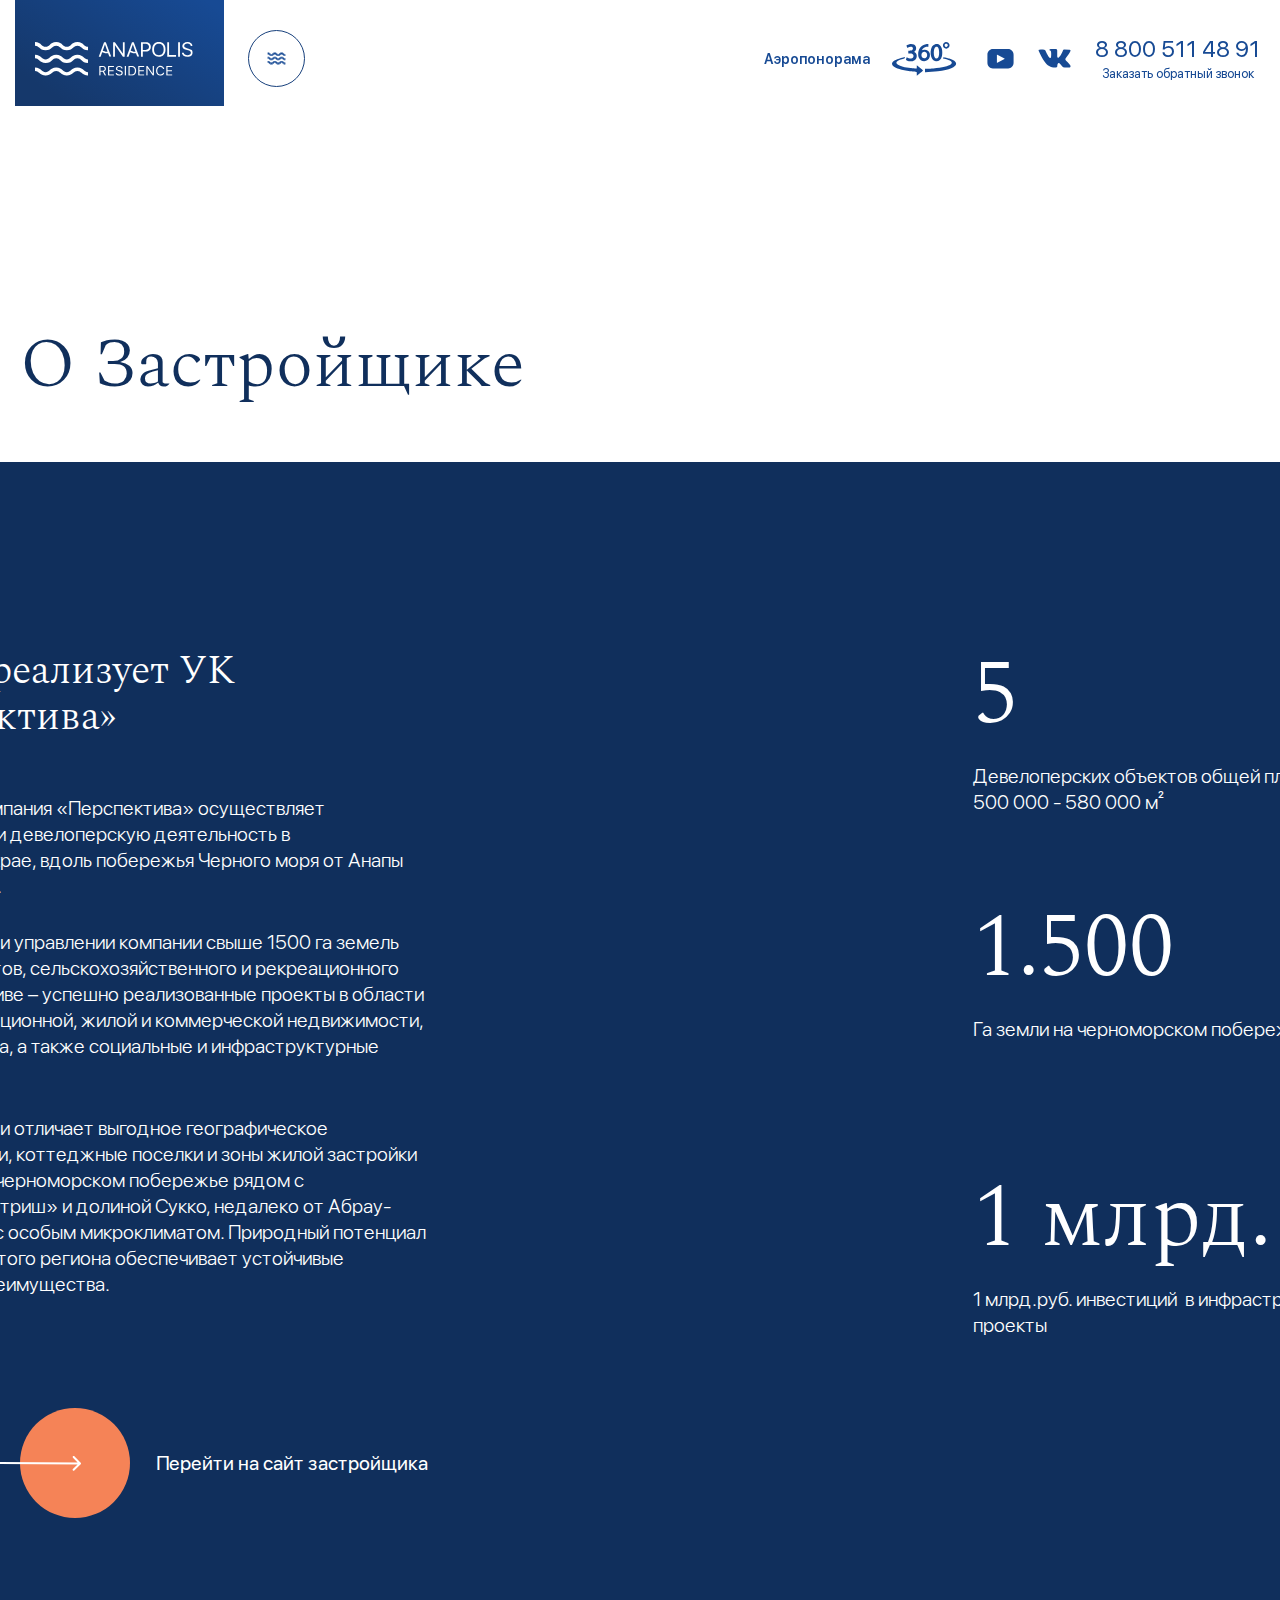
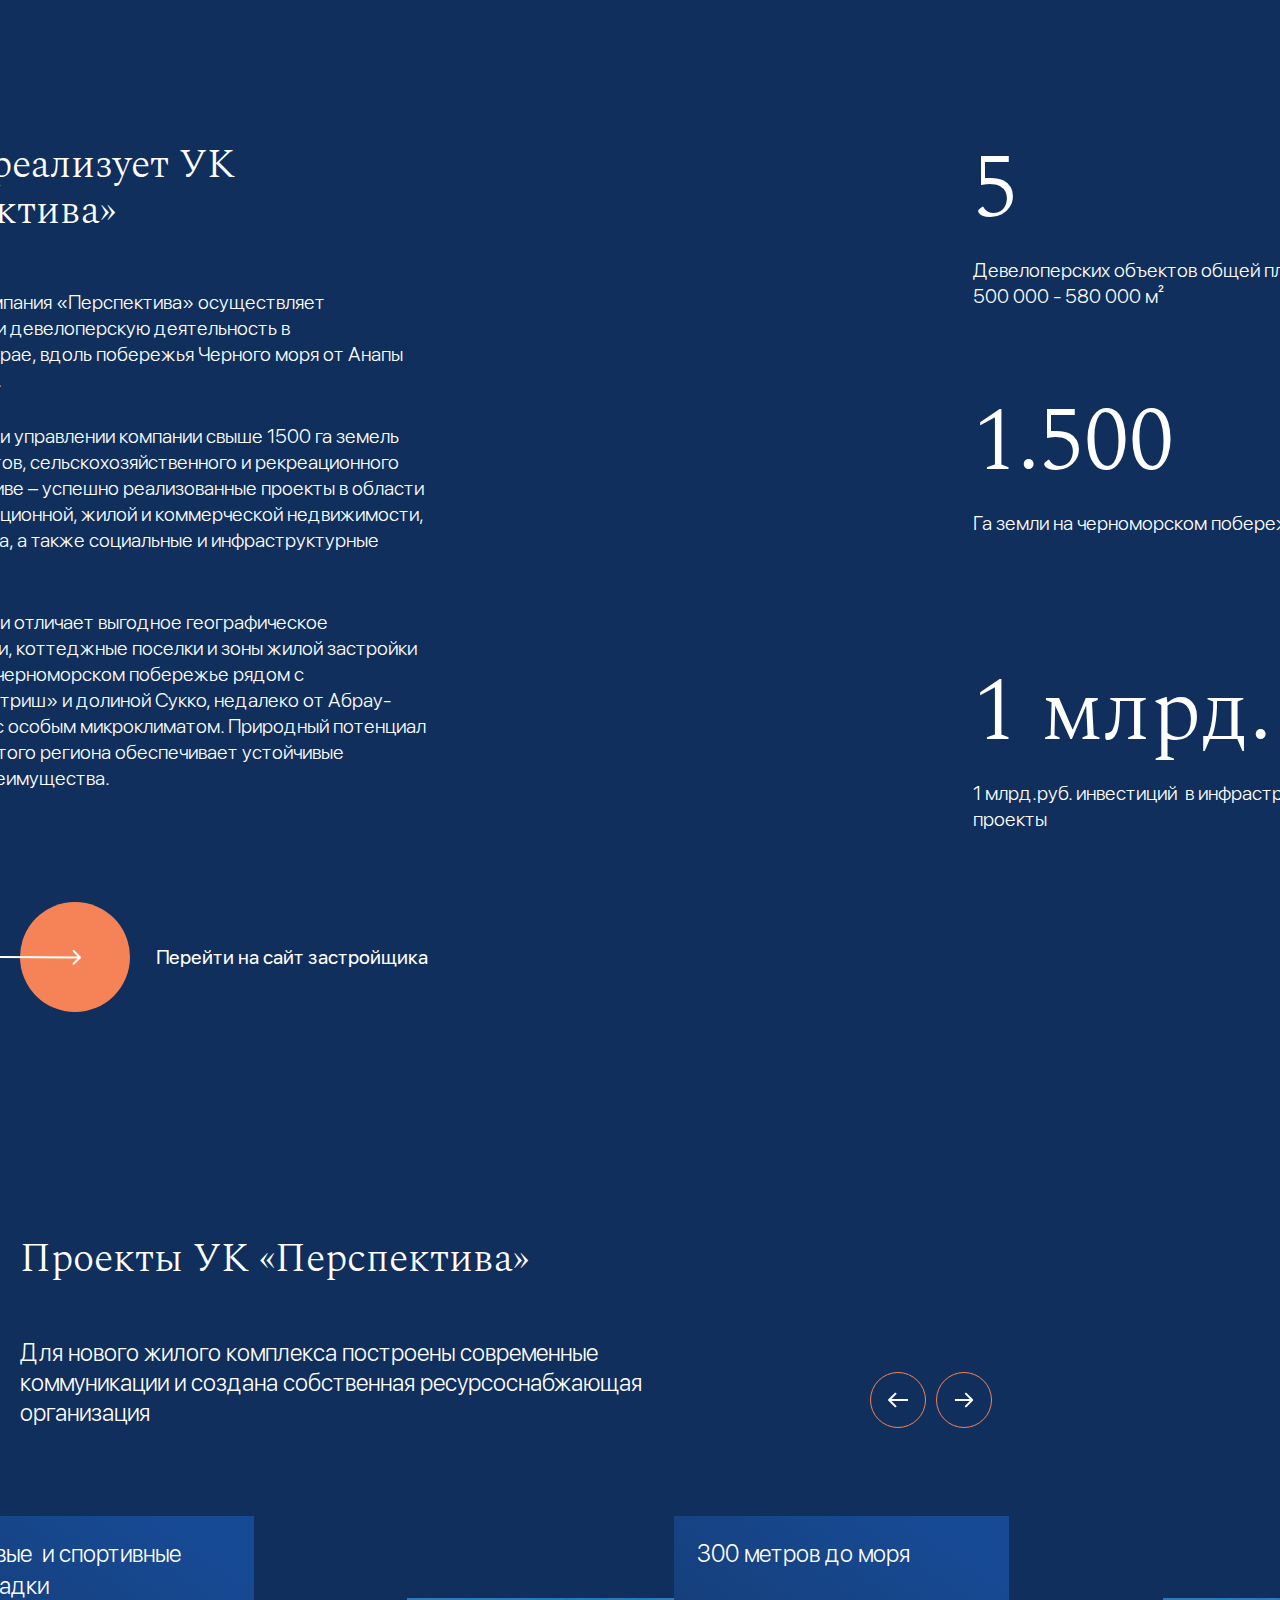
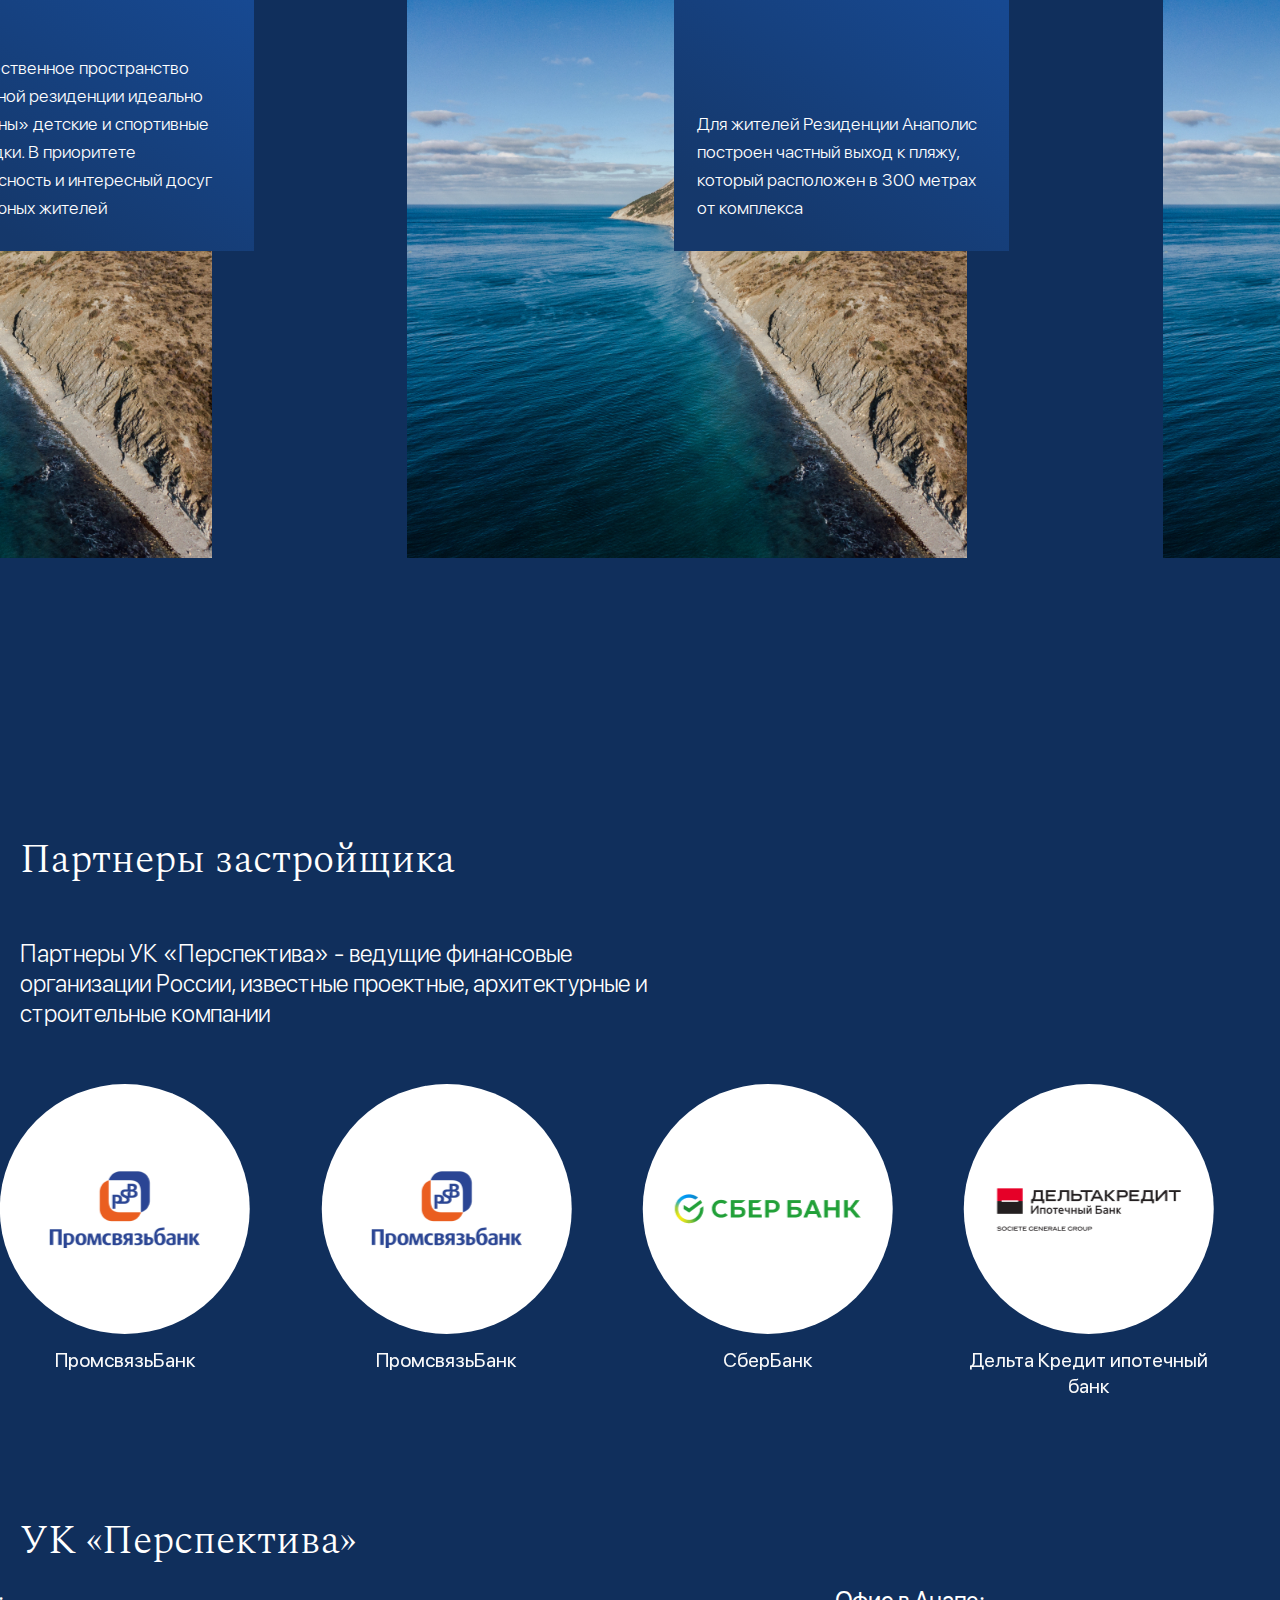
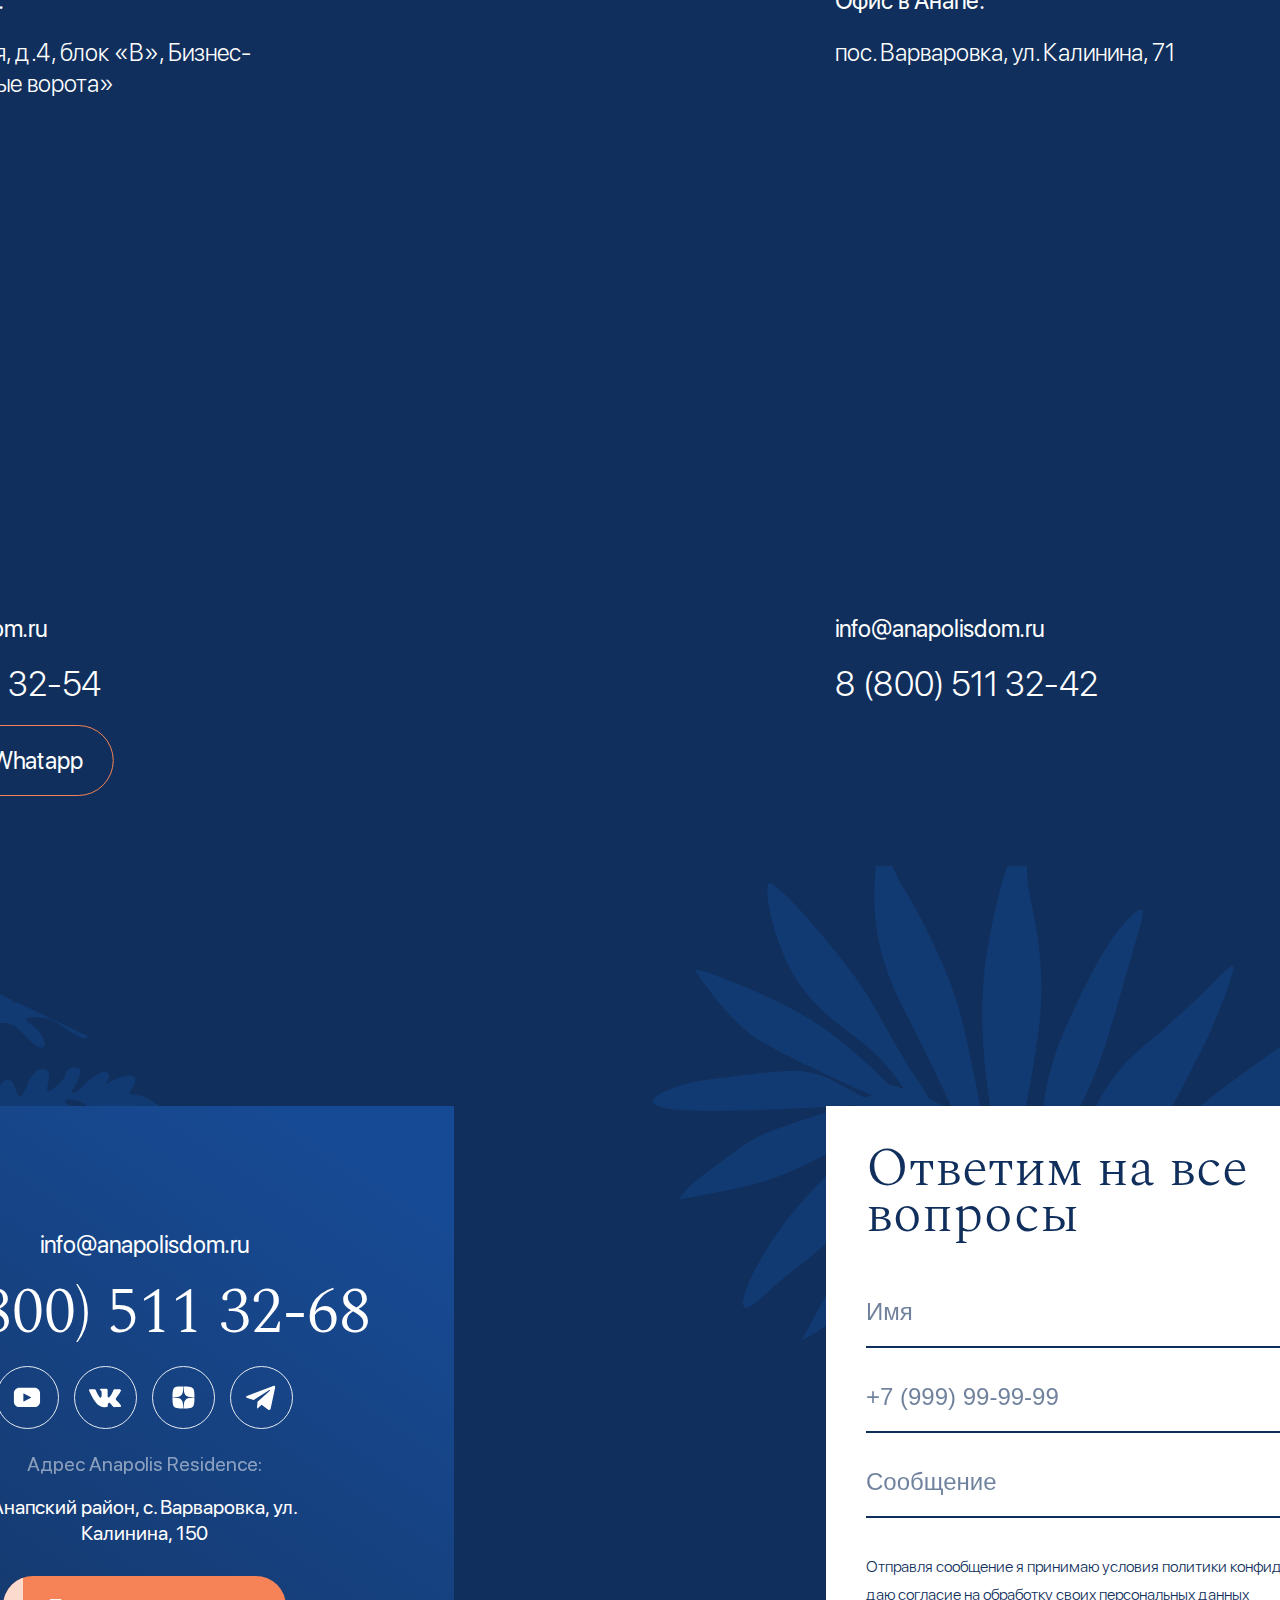
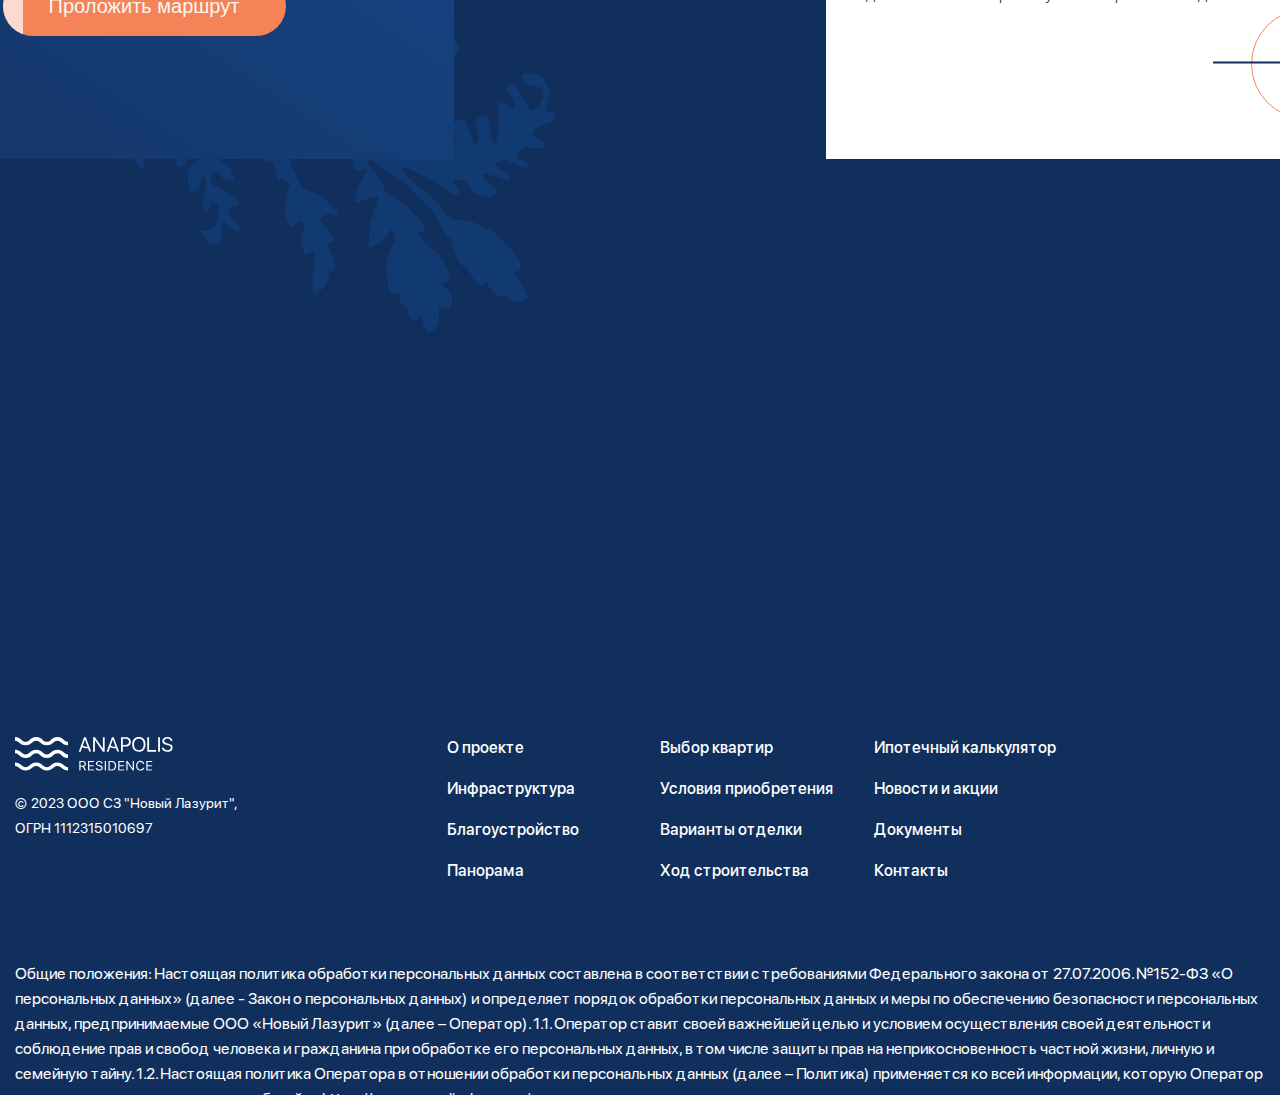
==== about-developer.html @ f15367e2 "update pages" ====
<!DOCTYPE html>
<html lang="ru">
<head>
    <meta charset="UTF-8">
    <meta name="viewport" content="width=device-width, initial-scale=1, maximum-scale=1">
    <meta http-equiv="X-UA-Compatible" content="ie=edge">
    <link rel="icon" type="image/png" sizes="32x32" href="assets/img/favicon.png">
    <link rel="stylesheet" href="style.css">
    <title>ЖК Anapolis Residence - официальный сайт </title>
</head>
<body>
<header class="animate__style">
    <div class="header__main">
        <a href="#" class="header__logo">
            <img src="assets/img/logo.svg" alt="logo">
        </a>
        <div class="open-menu">
            <img src="assets/img/open-menu.svg" alt="">
            <span></span>
            <span></span>
        </div>
        <div class="header__menu">
            <ul>
                <li><a href="#">О ПРОЕКТЕ</a></li>
                <li><a href="#">ВЫБОР КВАРТИРЫ</a></li>
                <li><a href="#">ХОД СТРОИТЕЛЬСТВА</a></li>
                <li><a href="#">НОВОСТИ И АКЦИИ</a></li>
                <li><a href="#">КОНТАКТЫ</a></li>
            </ul>
        </div>
        <div class="header__soc">
            <a href="https://www.anapolisdom.ru/pano/?" target="_blank" class="aeroporama__block">
                <span>Аэропонорама</span>
                <img src="assets/img/360.svg" alt="icon">
            </a>
            <a href="#" class="header__icon">
                <svg xmlns="http://www.w3.org/2000/svg" width="27" height="20" viewBox="0 0 27 20" fill="none">
                    <path d="M21.1483 0H5.84908C2.8474 0 0.414062 2.54721 0.414062 5.68936V13.6953C0.414062 16.8374 2.8474 19.3846 5.84908 19.3846H21.1483C24.15 19.3846 26.5833 16.8374 26.5833 13.6953V5.68936C26.5833 2.54721 24.15 0 21.1483 0ZM17.4726 10.0818L10.3167 13.6545C10.126 13.7497 9.90575 13.6042 9.90575 13.383V6.0144C9.90575 5.79014 10.1318 5.64479 10.3229 5.74617L17.4788 9.54215C17.6916 9.65499 17.6879 9.97439 17.4726 10.0818Z"
                          fill="#174A94"/>
                </svg>
            </a>
            <a href="#" class="header__icon">
                <svg xmlns="http://www.w3.org/2000/svg" width="33" height="19" viewBox="0 0 33 19" fill="none">
                    <path fill-rule="evenodd" clip-rule="evenodd"
                          d="M28.1133 11.7093C29.1742 12.7632 30.294 13.7548 31.2456 14.9149C31.666 15.4305 32.0639 15.9625 32.3684 16.5608C32.7998 17.4113 32.4091 18.3473 31.6595 18.3981L26.9999 18.3959C25.7981 18.4974 24.8393 18.0051 24.0332 17.1692C23.3881 16.5006 22.7907 15.7891 22.1703 15.098C21.916 14.8155 21.6498 14.5497 21.3318 14.3396C20.6957 13.9195 20.1436 14.0482 19.7801 14.7231C19.4099 15.4096 19.3259 16.1698 19.2895 16.9349C19.2396 18.0512 18.908 18.3447 17.8058 18.3958C15.4503 18.5088 13.2149 18.1463 11.1383 16.9374C9.30742 15.8716 7.88768 14.3671 6.65195 12.6638C4.24596 9.34712 2.40345 5.70263 0.747471 1.95605C0.374723 1.11194 0.647322 0.658823 1.56274 0.642785C3.08284 0.612742 4.60273 0.61488 6.12462 0.640647C6.74243 0.649842 7.15144 1.01037 7.38999 1.60418C8.21241 3.66159 9.21873 5.61902 10.4819 7.43341C10.8183 7.91646 11.1613 8.39951 11.6497 8.73951C12.1901 9.11596 12.6015 8.99119 12.8557 8.37877C13.017 7.99045 13.0877 7.57219 13.124 7.15628C13.2444 5.72541 13.2603 4.297 13.0491 2.87115C12.9194 1.98128 12.4268 1.40521 11.554 1.23682C11.1086 1.15096 11.1749 0.982354 11.3906 0.723722C11.7651 0.277664 12.1174 0 12.8196 0H18.0856C18.9147 0.16647 19.0988 0.545384 19.2123 1.39409L19.2168 7.34541C19.2078 7.67397 19.3781 8.64895 19.9598 8.86642C20.4253 9.02123 20.7322 8.64232 21.0115 8.34199C22.2724 6.98051 23.1722 5.37151 23.9761 3.70542C24.3329 2.97283 24.6397 2.21201 24.937 1.45183C25.1572 0.887732 25.5029 0.610175 26.1274 0.622471L31.1957 0.627068C31.346 0.627068 31.498 0.629314 31.6436 0.654653C32.4976 0.802733 32.7317 1.17652 32.4679 2.02501C32.0523 3.35623 31.2436 4.4656 30.4529 5.58011C29.6077 6.76999 28.7038 7.91913 27.8656 9.11607C27.0955 10.2091 27.1566 10.76 28.1133 11.7093Z"
                          fill="#174A94"/>
                </svg>
            </a>
            <div class="request-call">
                <a href="tel:8 800 511 48 91" class="header__phone">8 800 511 48 91</a>
                <a href="#" class="request-call__back">Заказать обратный звонок</a>
            </div>
        </div>
    </div>
    <div class="header__fix">
        <div class="header__flex">
            <div class="header__cnt">
                <a href="#" class="cnt-logo"><img src="assets/img/logo.svg" alt="image"></a>
                <div class="close-menu">
                    <span></span>
                    <span></span>
                </div>
            </div>
            <div class="head-fix__menu">
                <ul>
                    <li><a href="#">О ПРОЕКТЕ</a>
                        <ul class="submenu">
                            <li><a href="#">ИНФРАСТРУКТУРА</a></li>
                            <li><a href="#">БЛАГОУСТРОЙСТВО</a></li>
                            <li><a href="#">ПАНОРАМА 360</a></li>
                            <li><a href="#">УСЛОВИЯ ПРИОБРЕТЕНИЯ</a></li>
                            <li><a href="#">ВАРИАНТЫ ОТДЕЛКИ</a></li>
                            <li><a href="#">ДОКУМЕНТЫ</a></li>
                        </ul>
                    </li>
                    <li><a href="#">ВЫБОР КВАРТИРЫ</a>
                        <ul class="submenu">
                            <li><a href="#">ПАНОРАМА 360</a></li>
                            <li><a href="#">УСЛОВИЯ ПРИОБРЕТЕНИЯ</a></li>
                            <li><a href="#">ВАРИАНТЫ ОТДЕЛКИ</a></li>
                            <li><a href="#">ДОКУМЕНТЫ</a></li>
                        </ul>
                    </li>
                    <li><a href="#">ХОД СТРОИТЕЛЬСТВА</a>
                        <ul class="submenu">
                            <li><a href="#">ПАНОРАМА 360</a></li>
                            <li><a href="#">ВАРИАНТЫ ОТДЕЛКИ</a></li>
                            <li><a href="#">ДОКУМЕНТЫ</a></li>
                        </ul>
                    </li>
                    <li><a href="#">НОВОСТИ И АКЦИИ</a>
                        <ul class="submenu">
                            <li><a href="#">ПАНОРАМА 360</a></li>
                            <li><a href="#">ВАРИАНТЫ ОТДЕЛКИ</a></li>
                            <li><a href="#">ДОКУМЕНТЫ</a></li>
                        </ul>
                    </li>
                    <li><a href="#">КОНТАКТЫ</a></li>
                </ul>
            </div>
            <div class="head-fix__soc">
                <div class="header__soc">
                    <a href="#" class="header__icon">
                        <svg xmlns="http://www.w3.org/2000/svg" width="27" height="20" viewBox="0 0 27 20" fill="none">
                            <path d="M21.1483 0H5.84908C2.8474 0 0.414062 2.54721 0.414062 5.68936V13.6953C0.414062 16.8374 2.8474 19.3846 5.84908 19.3846H21.1483C24.15 19.3846 26.5833 16.8374 26.5833 13.6953V5.68936C26.5833 2.54721 24.15 0 21.1483 0ZM17.4726 10.0818L10.3167 13.6545C10.126 13.7497 9.90575 13.6042 9.90575 13.383V6.0144C9.90575 5.79014 10.1318 5.64479 10.3229 5.74617L17.4788 9.54215C17.6916 9.65499 17.6879 9.97439 17.4726 10.0818Z"
                                  fill="#ffffff"/>
                        </svg>
                    </a>
                    <a href="#" class="header__icon">
                        <svg xmlns="http://www.w3.org/2000/svg" width="33" height="19" viewBox="0 0 33 19" fill="none">
                            <path fill-rule="evenodd" clip-rule="evenodd"
                                  d="M28.1133 11.7093C29.1742 12.7632 30.294 13.7548 31.2456 14.9149C31.666 15.4305 32.0639 15.9625 32.3684 16.5608C32.7998 17.4113 32.4091 18.3473 31.6595 18.3981L26.9999 18.3959C25.7981 18.4974 24.8393 18.0051 24.0332 17.1692C23.3881 16.5006 22.7907 15.7891 22.1703 15.098C21.916 14.8155 21.6498 14.5497 21.3318 14.3396C20.6957 13.9195 20.1436 14.0482 19.7801 14.7231C19.4099 15.4096 19.3259 16.1698 19.2895 16.9349C19.2396 18.0512 18.908 18.3447 17.8058 18.3958C15.4503 18.5088 13.2149 18.1463 11.1383 16.9374C9.30742 15.8716 7.88768 14.3671 6.65195 12.6638C4.24596 9.34712 2.40345 5.70263 0.747471 1.95605C0.374723 1.11194 0.647322 0.658823 1.56274 0.642785C3.08284 0.612742 4.60273 0.61488 6.12462 0.640647C6.74243 0.649842 7.15144 1.01037 7.38999 1.60418C8.21241 3.66159 9.21873 5.61902 10.4819 7.43341C10.8183 7.91646 11.1613 8.39951 11.6497 8.73951C12.1901 9.11596 12.6015 8.99119 12.8557 8.37877C13.017 7.99045 13.0877 7.57219 13.124 7.15628C13.2444 5.72541 13.2603 4.297 13.0491 2.87115C12.9194 1.98128 12.4268 1.40521 11.554 1.23682C11.1086 1.15096 11.1749 0.982354 11.3906 0.723722C11.7651 0.277664 12.1174 0 12.8196 0H18.0856C18.9147 0.16647 19.0988 0.545384 19.2123 1.39409L19.2168 7.34541C19.2078 7.67397 19.3781 8.64895 19.9598 8.86642C20.4253 9.02123 20.7322 8.64232 21.0115 8.34199C22.2724 6.98051 23.1722 5.37151 23.9761 3.70542C24.3329 2.97283 24.6397 2.21201 24.937 1.45183C25.1572 0.887732 25.5029 0.610175 26.1274 0.622471L31.1957 0.627068C31.346 0.627068 31.498 0.629314 31.6436 0.654653C32.4976 0.802733 32.7317 1.17652 32.4679 2.02501C32.0523 3.35623 31.2436 4.4656 30.4529 5.58011C29.6077 6.76999 28.7038 7.91913 27.8656 9.11607C27.0955 10.2091 27.1566 10.76 28.1133 11.7093Z"
                                  fill="#ffffff"/>
                        </svg>
                    </a>
                    <div class="request-call">
                        <a href="tel:8 800 511 48 91" class="header__phone">8 800 511 48 91</a>
                        <a href="#" class="request-call__back">Заказать обратный звонок</a>
                    </div>
                </div>
                <div class="head-fix__link">
                    <a href="#" target="_blank">Написать в WhatsApp </a>
                    <a href="#">Ипотека от 5.2%</a>
                    <a href="#">О Застройщике</a>
                </div>
                <div class="header__apartment">
                    <a href="#" target="_blank">
                        <img src="assets/img/genplan.svg" alt="icon">
                        <span>Квартиры на генплане</span>
                    </a>
                    <a href="#" target="_blank">
                        <img src="assets/img/param.svg" alt="icon">
                        <span>Квартиры на генплане</span>
                    </a>
                </div>
            </div>
        </div>
    </div>
</header>

<section class="global__head animate__style">
    <div class="container">
        <div class="about-proj-tit ">
            <h1>О Застройщике</h1>
        </div>
    </div>
</section>
<section class="developerHasClass developer__main">
    <div class="container">
        <div class="developer__block">
            <div class="developer__flex">
                <div class="developer__info">
                    <h2>Проект реализует
                        УК «Перспектива»</h2>
                    <p>
                        Управляющая компания «Перспектива» осуществляет инвестиционную и девелоперскую деятельность в Краснодарском крае, вдоль побережья Черного моря от Анапы до Абрау-Дюрсо.
                    </p>
                    <p>
                        В собственности и управлении компании свыше 1500 га земель населенных пунктов, сельскохозяйственного и рекреационного назначения, в активе – успешно реализованные проекты в области курортно-рекреационной, жилой и коммерческой недвижимости, агропроизводства, а также социальные и инфраструктурные объекты.
                    </p>
                    <p>
                        Проекты компании отличает выгодное географическое положение. Земли, коттеджные поселки и зоны жилой застройки расположены на черноморском побережье рядом с заповедником «Утриш» и долиной Сукко, недалеко от Абрау-Дюрсо, в районе с особым микроклиматом. Природный потенциал экологически чистого региона обеспечивает устойчивые конкурентные преимущества.
                    </p>
                </div>
                <div class="developer__number">
                   <div class="developer__object">
                       <h1>5</h1>
                       <p>
                           Девелоперских объектов
                           общей площадью  500 000 - 580 000 м²
                       </p>
                   </div>
                    <div class="developer__object">
                        <h1>1.500</h1>
                        <p>
                            Га земли на черноморском
                            побережье
                        </p>
                    </div>
                    <div class="developer__object">
                        <h1>1 млрд.</h1>
                        <p>
                            1 млрд.руб. инвестиций  в инфраструктурные проекты
                        </p>
                    </div>
                </div>
            </div>
            <a href="#" class="btn-liner">
                <span class="anim-liner"></span>
                <span>Перейти на сайт застройщика</span>
            </a>
        </div>

    </div>
</section>
<section class="devTowHasClass devTowAnim">
    <div class="container">
        <div class="developer__block">
            <div class="developer__flex">
                <div class="developer__info">
                    <h2>Проект реализует
                        УК «Перспектива»</h2>
                    <p>
                        Управляющая компания «Перспектива» осуществляет инвестиционную и девелоперскую деятельность в Краснодарском крае, вдоль побережья Черного моря от Анапы до Абрау-Дюрсо.
                    </p>
                    <p>
                        В собственности и управлении компании свыше 1500 га земель населенных пунктов, сельскохозяйственного и рекреационного назначения, в активе – успешно реализованные проекты в области курортно-рекреационной, жилой и коммерческой недвижимости, агропроизводства, а также социальные и инфраструктурные объекты.
                    </p>
                    <p>
                        Проекты компании отличает выгодное географическое положение. Земли, коттеджные поселки и зоны жилой застройки расположены на черноморском побережье рядом с заповедником «Утриш» и долиной Сукко, недалеко от Абрау-Дюрсо, в районе с особым микроклиматом. Природный потенциал экологически чистого региона обеспечивает устойчивые конкурентные преимущества.
                    </p>
                </div>
                <div class="developer__number">
                    <div class="developer__object">
                        <h1>5</h1>
                        <p>
                            Девелоперских объектов
                            общей площадью  500 000 - 580 000 м²
                        </p>
                    </div>
                    <div class="developer__object">
                        <h1>1.500</h1>
                        <p>
                            Га земли на черноморском
                            побережье
                        </p>
                    </div>
                    <div class="developer__object">
                        <h1>1 млрд.</h1>
                        <p>
                            1 млрд.руб. инвестиций  в инфраструктурные проекты
                        </p>
                    </div>
                </div>
            </div>
            <a href="#" class="btn-liner">
                <span class="anim-liner"></span>
                <span>Перейти на сайт застройщика</span>
            </a>
        </div>
    </div>
</section>

<section>
    <div class="container">
        <div class="pective-gement">
            <div class="pective-gement__title">
                <h2>Проекты УК «Перспектива»</h2>
                <p>
                    Для нового жилого комплекса построены современные коммуникации и создана собственная ресурсоснабжающая организация
                </p>
            </div>
            <div class="pective-gement__arrows">
                <div class="meters-swiper-prev swiper-button-prev"><i class="slid-arrow__left"></i></div>
                <div class="meters-swiper-next swiper-button-next"><i class="slid-arrow__right"></i></div>
            </div>
        </div>
    </div>
    <div class="meters-sea__cnt">
        <div class="swiper meters-sea__slider">
            <div class="swiper-wrapper">
                <div class="swiper-slide">
                    <div class="meters-sea__box">
                        <div class="meters-sea__info">
                            <h3>Игровые  и спортивные
                                площадки</h3>
                            <p>
                                В общественное пространство курортной резиденции идеально «вписаны» детские и спортивные площадки. В приоритете безопасность и интересный досуг наших юных жителей
                            </p>
                        </div>
                        <img src="assets/img/meters.jpg" alt="image">
                    </div>
                </div>
                <div class="swiper-slide">
                    <div class="meters-sea__box">
                        <div class="meters-sea__info">
                            <h3>300 метров до моря</h3>
                            <p>
                                Для жителей Резиденции Анаполис построен частный выход к пляжу, который расположен в 300 метрах от комплекса
                            </p>
                        </div>
                        <img src="assets/img/meters.jpg" alt="image">
                    </div>
                </div>
                <div class="swiper-slide">
                    <div class="meters-sea__box">
                        <div class="meters-sea__info">
                            <h3>Игровые  и спортивные
                                площадки</h3>
                            <p>
                                В общественное пространство курортной резиденции идеально «вписаны» детские и спортивные площадки. В приоритете безопасность и интересный досуг наших юных жителей
                            </p>
                        </div>
                        <img src="assets/img/meters.jpg" alt="image">
                    </div>
                </div>
                <div class="swiper-slide">
                    <div class="meters-sea__box">
                        <div class="meters-sea__info">
                            <h3>300 метров до моря</h3>
                            <p>
                                Для жителей Резиденции Анаполис построен частный выход к пляжу, который расположен в 300 метрах от комплекса
                            </p>
                        </div>
                        <img src="assets/img/meters.jpg" alt="image">
                    </div>
                </div>
            </div>
        </div>
        <div class="meters__arrows location__arrows">
            <div class="meters-swiper-prev swiper-button-prev"><i class="slid-arrow__left"></i></div>
            <div class="meters-swiper-next swiper-button-next"><i class="slid-arrow__right"></i></div>
            <div class="meters-pag  swiper-pagination "></div>
        </div>
    </div>
</section>

<section class="dev-partners__marg">
    <div class="container">
        <div class="pective-gement__title">
            <h2>Партнеры застройщика</h2>
            <p>
                Партнеры УК «Перспектива» - ведущие финансовые организации России,
                известные проектные, архитектурные и строительные компании
            </p>
        </div>
    </div>
    <div class="dev-partners__cnt">
        <div class="swiper dev-partners__slider swiper-container-free-mode">
            <div class="swiper-wrapper">
                <div class="swiper-slide">
                    <div class="dev-partners__box">
                        <div class="dev-partners__photo">
                            <img src="assets/img/partners1.png" alt="logo">
                        </div>
                        <span>Дельта Кредит ипотечный банк</span>
                    </div>
                </div>
                <div class="swiper-slide">
                    <div class="dev-partners__box">
                        <div class="dev-partners__photo">
                            <img src="assets/img/partners2.png" alt="logo">
                        </div>
                        <span>ПромсвязьБанк</span>
                    </div>
                </div>
                <div class="swiper-slide">
                    <div class="dev-partners__box">
                        <div class="dev-partners__photo">
                            <img src="assets/img/partners2.png" alt="logo">
                        </div>
                        <span>ПромсвязьБанк</span>
                    </div>
                </div>
                <div class="swiper-slide">
                    <div class="dev-partners__box">
                        <div class="dev-partners__photo">
                            <img src="assets/img/partners3.png" alt="logo">
                        </div>
                        <span>СберБанк</span>
                    </div>
                </div>
                <div class="swiper-slide">
                    <div class="dev-partners__box">
                        <div class="dev-partners__photo">
                            <img src="assets/img/partners1.png" alt="logo">
                        </div>
                        <span>Дельта Кредит ипотечный банк</span>
                    </div>
                </div>
                <div class="swiper-slide">
                    <div class="dev-partners__box">
                        <div class="dev-partners__photo">
                            <img src="assets/img/partners4.png" alt="logo">
                        </div>
                        <span>AECOM</span>
                    </div>
                </div>
            </div>
        </div>
    </div>
</section>
<section class="perspectiveHasClass perspective__anim">
    <div class="container">
        <div class="perspective__main">
            <h2>УК «Перспектива»</h2>
            <div class="perspective__flex">
                <div class="perspective__info">
                    <span>Офис в Москве:</span>
                    <p>
                        ул. Беловежская, д.4, блок «В», Бизнес-центр «Западные ворота»
                    </p>
                    <div class="perspective__iframe">
                        <iframe src="https://yandex.com/map-widget/v1/?um=constructor%3Aea8f2ed793cd93df9c5a7962cd771d863c108e564e232b79614d6760a63a1a52&amp;source=constructor"  frameborder="0"></iframe>

                    </div>
                    <div class="perspective__soc">
                        <a href="mailto:info@anapolisdom.ru" class="answer-send__mail">info@anapolisdom.ru</a>
                        <a href="tel:8 (800) 511 32-54" class="perspect-phone">8 (800) 511 32-54</a>

                        <a href="#" class="button-liner">Написать в Whatapp</a>
                    </div>
                </div>
                <div class="perspective__info">
                    <span>Офис в Анапе:</span>
                    <p>
                        пос. Варваровка,
                        ул. Калинина, 71
                    </p>
                    <div class="perspective__iframe">
                        <iframe src="https://yandex.com/map-widget/v1/?um=constructor%3Aea8f2ed793cd93df9c5a7962cd771d863c108e564e232b79614d6760a63a1a52&amp;source=constructor"  frameborder="0"></iframe>
                    </div>
                    <div class="perspective__soc">
                        <a href="mailto:info@anapolisdom.ru" class="answer-send__mail">info@anapolisdom.ru</a>
                        <a href="tel:8 (800) 511 32-42" class="perspect-phone">8 (800) 511 32-42</a>
                    </div>
                </div>
            </div>
        </div>
    </div>
</section>

<section class="answer-quest answer-quest__anim">
    <div class="container">
        <div class="answer-quest__block">
            <div class="answer-quest__info">
                <a href="mailto:info@anapolisdom.ru" class="answer-send__mail">info@anapolisdom.ru</a>
                <a href="tel:8 (800) 511 32-68 " class="answer-quest__phone">8 (800) 511 32-68</a>
                <div class="soc-set">
                    <ul>
                        <li><a href="#" target="_blank"><img src="assets/img/icon-youtube.svg" alt="icon"></a></li>
                        <li><a href="#" target="_blank"><img src="assets/img/icon-vk.svg" alt="icon"></a></li>
                        <li><a href="#" target="_blank"><img src="assets/img/icon-black.svg" alt="icon"></a></li>
                        <li><a href="#" target="_blank"><img src="assets/img/icon-telegram.svg" alt="icon"></a></li>
                    </ul>
                </div>
                <div class="answer-quest__address">
                    <p>Адрес Anapolis Residence:</p>
                    <span>Анапский район, с. Варваровка, ул. Калинина, 150</span>
                </div>
                <button class="btn">Проложить маршрут</button>
            </div>
            <div class="answer-quest__form">
                <h2>Ответим на все вопросы</h2>
                <form>
                    <div class="answer-quest__cnt">
                        <div class="answer-quest__inp">
                            <label>
                                <input type="text" placeholder="Имя">
                            </label>
                        </div>
                        <div class="answer-quest__inp">
                            <label>
                                <input type="text" placeholder="+7 (999) 99-99-99" class="phone"
                                       pattern="\+7 \(\d{3}\)-\d{3}-\d{2}-\d{2}">
                            </label>
                        </div>
                        <div class="answer-quest__inp">
                            <label>
                                <input type="text" placeholder="Сообщение">
                            </label>
                        </div>
                        <p>
                            Отправля сообщение я принимаю условия политики конфиденциальности и даю согласие на
                            обработку своих персональных данных
                        </p>
                        <button class="button-details">
                            <small>Отправить</small>
                        </button>
                    </div>
                </form>
            </div>
        </div>
    </div>
</section>
<footer class="footer footer__anim section-margin">
    <div class="container-foot">
        <div class="container-main">
            <div class="footer__logo">
                <a href="#"><img src="assets/img/logo.svg" alt="iamge"></a>
                <span>© 2023 ООО СЗ "Новый Лазурит",</span>
                <span>ОГРН 1112315010697</span>
            </div>
            <div class="footer__menu">
                <ul>
                    <li><a href="#">О проекте</a></li>
                    <li><a href="#">Выбор квартир</a></li>
                    <li><a href="#">Ипотечный калькулятор</a></li>
                    <li><a href="#">Инфраструктура</a></li>
                    <li><a href="#">Условия приобретения</a></li>
                    <li><a href="#">Новости и акции</a></li>
                    <li><a href="#">Благоустройство</a></li>
                    <li><a href="#">Варианты отделки</a></li>
                    <li><a href="#">Документы</a></li>
                    <li><a href="#">Панорама</a></li>
                    <li><a href="#">Ход строительства</a></li>
                    <li><a href="#">Контакты</a></li>
                </ul>
            </div>
        </div>
        <div class="footer__text">
            <p>
                Общие положения: Настоящая политика обработки персональных данных составлена в соответствии с
                требованиями Федерального закона от 27.07.2006. №152-ФЗ «О персональных данных» (далее - Закон о
                персональных данных) и определяет порядок обработки персональных данных и меры по обеспечению
                безопасности персональных данных, предпринимаемые ООО «Новый Лазурит» (далее – Оператор). 1.1. Оператор
                ставит своей важнейшей целью и условием осуществления своей деятельности соблюдение прав и свобод
                человека и гражданина при обработке его персональных данных, в том числе защиты прав на
                неприкосновенность частной жизни, личную и семейную тайну. 1.2. Настоящая политика Оператора в отношении
                обработки персональных данных (далее – Политика) применяется ко всей информации, которую Оператор может
                получить о посетителях веб-сайта
                <a href="#">https://www.anapolis-home.ru/</a>
            </p>
            <p>
                Основные понятия, используемые в Политике: 2.1. Автоматизированная обработка персональных данных –
                обработка персональных данных с помощью средств вычислительной техники. 2.2. Блокирование персональных
                данных.
            </p>
        </div>
        <div class="footer__under">
            <div class="footer__politic">
                <p>
                    <b>© 2008 – 2023 ЖК Анаполис</b>, все права защищены <br>
                    Представленная на сайте информация не является предложение публичной оферты
                </p>
                <a href="#">Политика конфеденциальности</a>
            </div>
            <a href="#" class="footer__made">Made with love in VIM</a>
        </div>
    </div>
</footer>
<div class="scrollup"></div>


<script src="assets/js/jquery-3.6.4.js"></script>
<script src="assets/js/jquery.fancybox.js"></script>
<script src="assets/js/jquery.formstyler.min.js"></script>
<script src="assets/js/jquery.mask.js"></script>
<script src="assets/js/jquery.magnific-popup.js"></script>
<script src="assets/js/jquery.magnific-popup.min.js"></script>
<script src="assets/js/swiper-bundle.min.js"></script>
<script src="assets/js/sliders.js"></script>
<script src="assets/js/script.js"></script>
</body>
</html>
---- style.css ----
@import "assets/font/font.css";
@import "assets/css/normalize.css";
@import "assets/css/jquery.formstyler.css";
@import "assets/css/jquery.formstyler.theme.css";
@import "assets/css/swiper-bundle.min.css";
@import "assets/css/jquery.fancybox.css";
@import "assets/css/magnific-popup.css";
@import "assets/css/header.css";
@import "assets/css/home.css";
@import "assets/css/infrastructure.css";
@import "assets/css/footer.css";
@import "assets/css/about-porject.css";
@import "assets/css/finish-options.css";
@import "assets/css/news-promotions.css";
@import "assets/css/document.css";
@import "assets/css/contact.css";
@import "assets/css/developer.css";
@import "assets/css/construction.css";
@import "assets/css/modal.css";
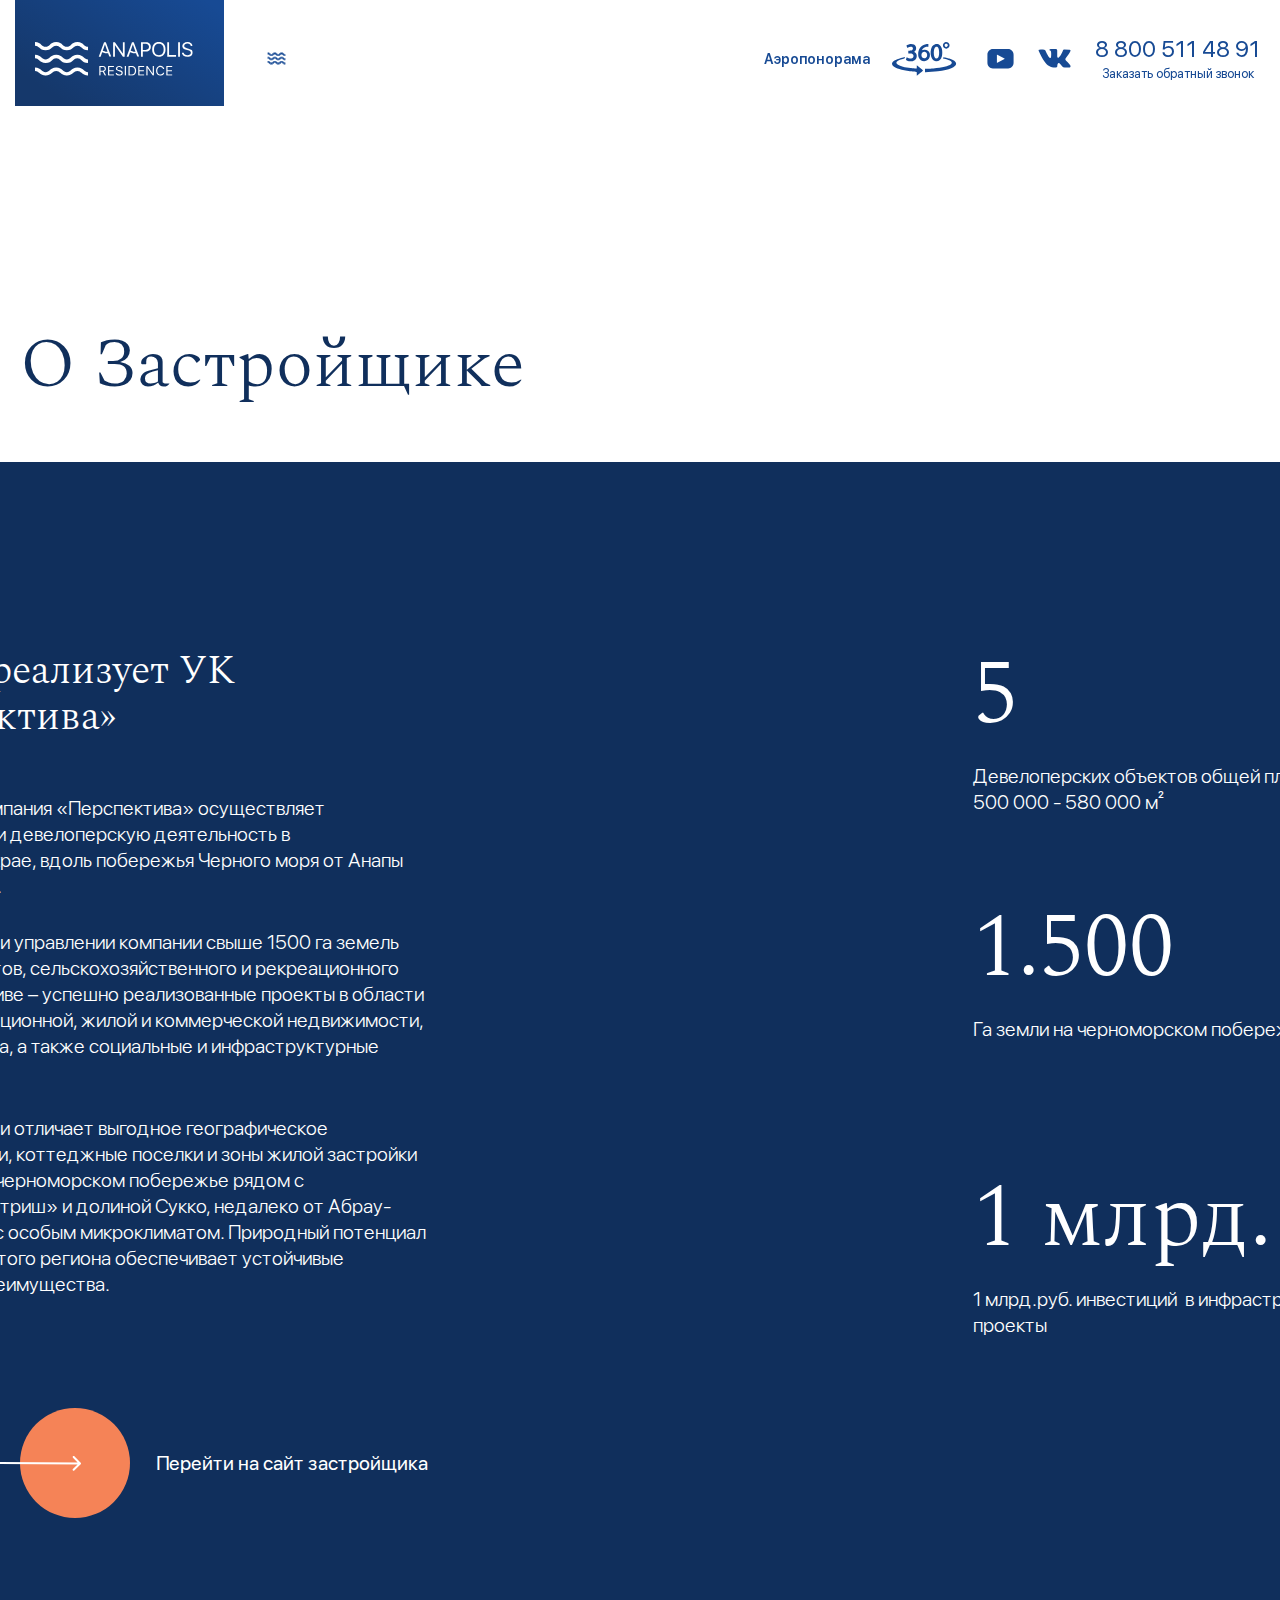
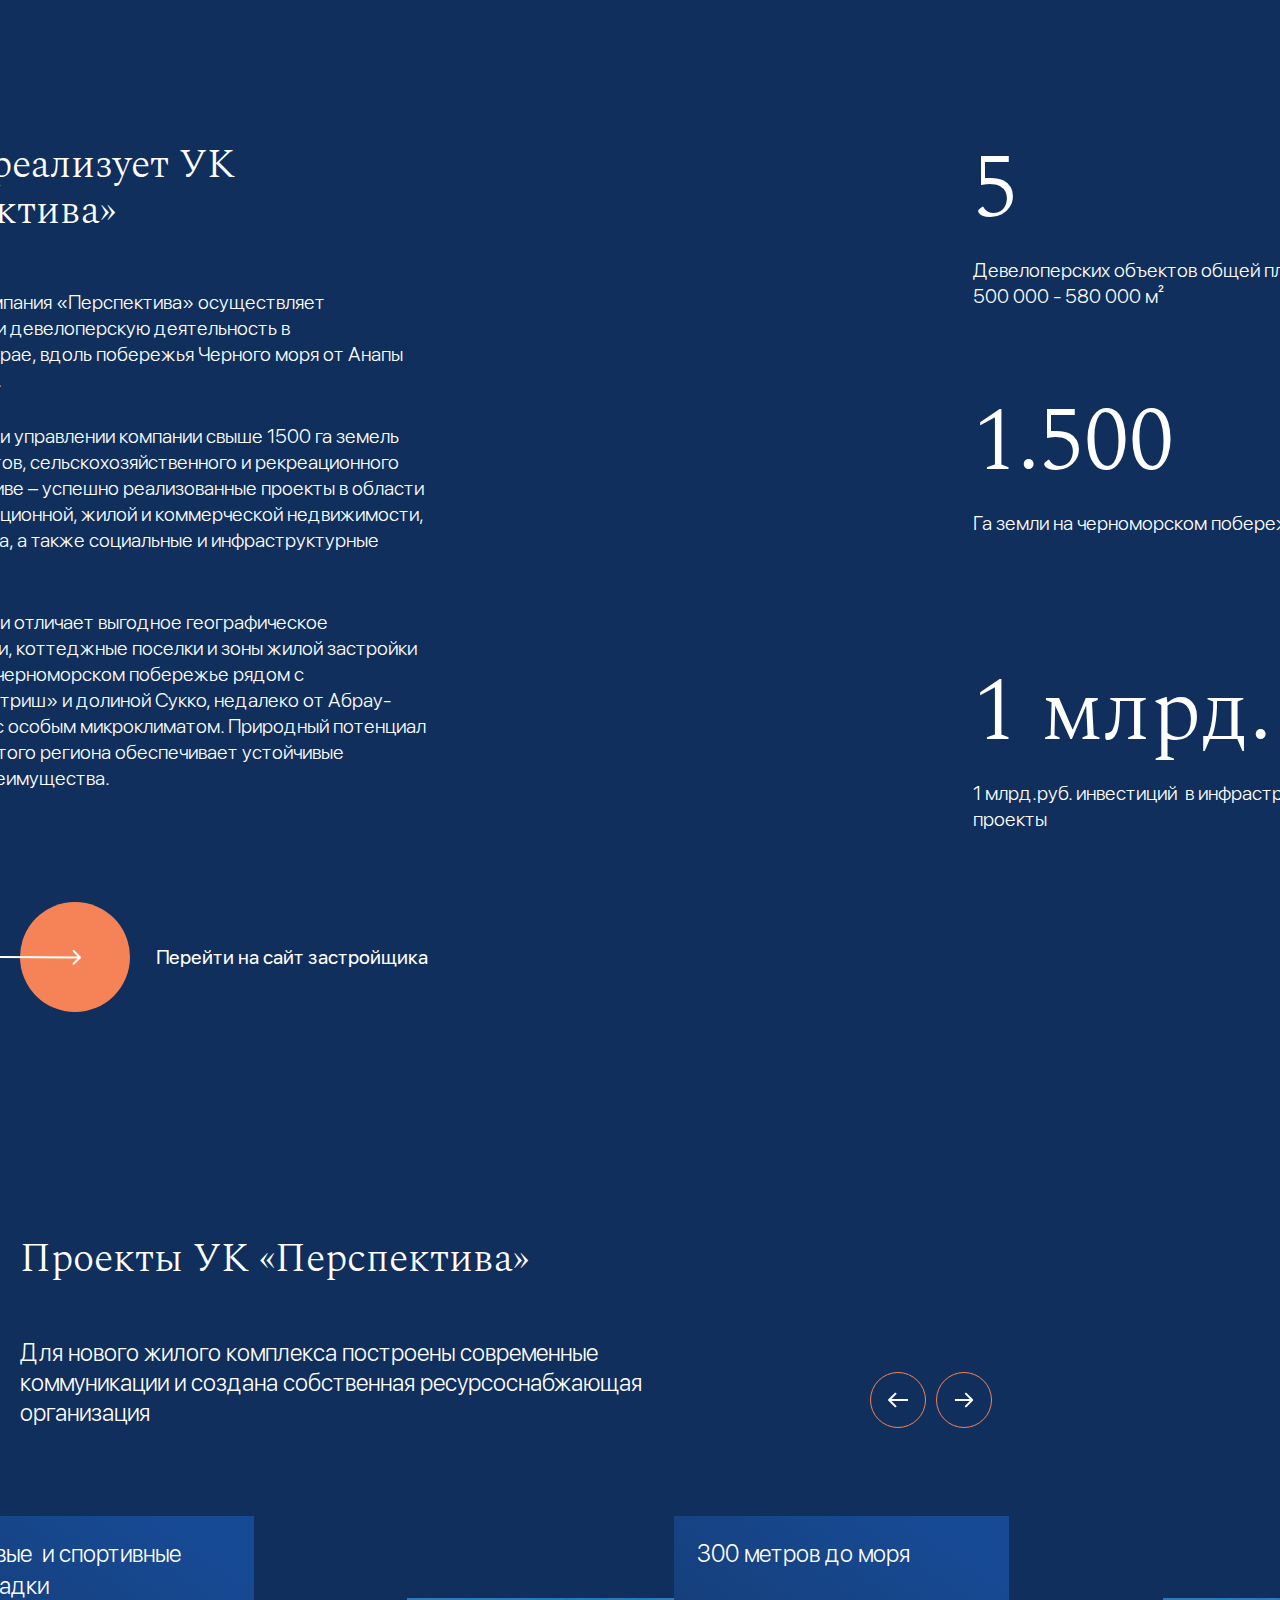
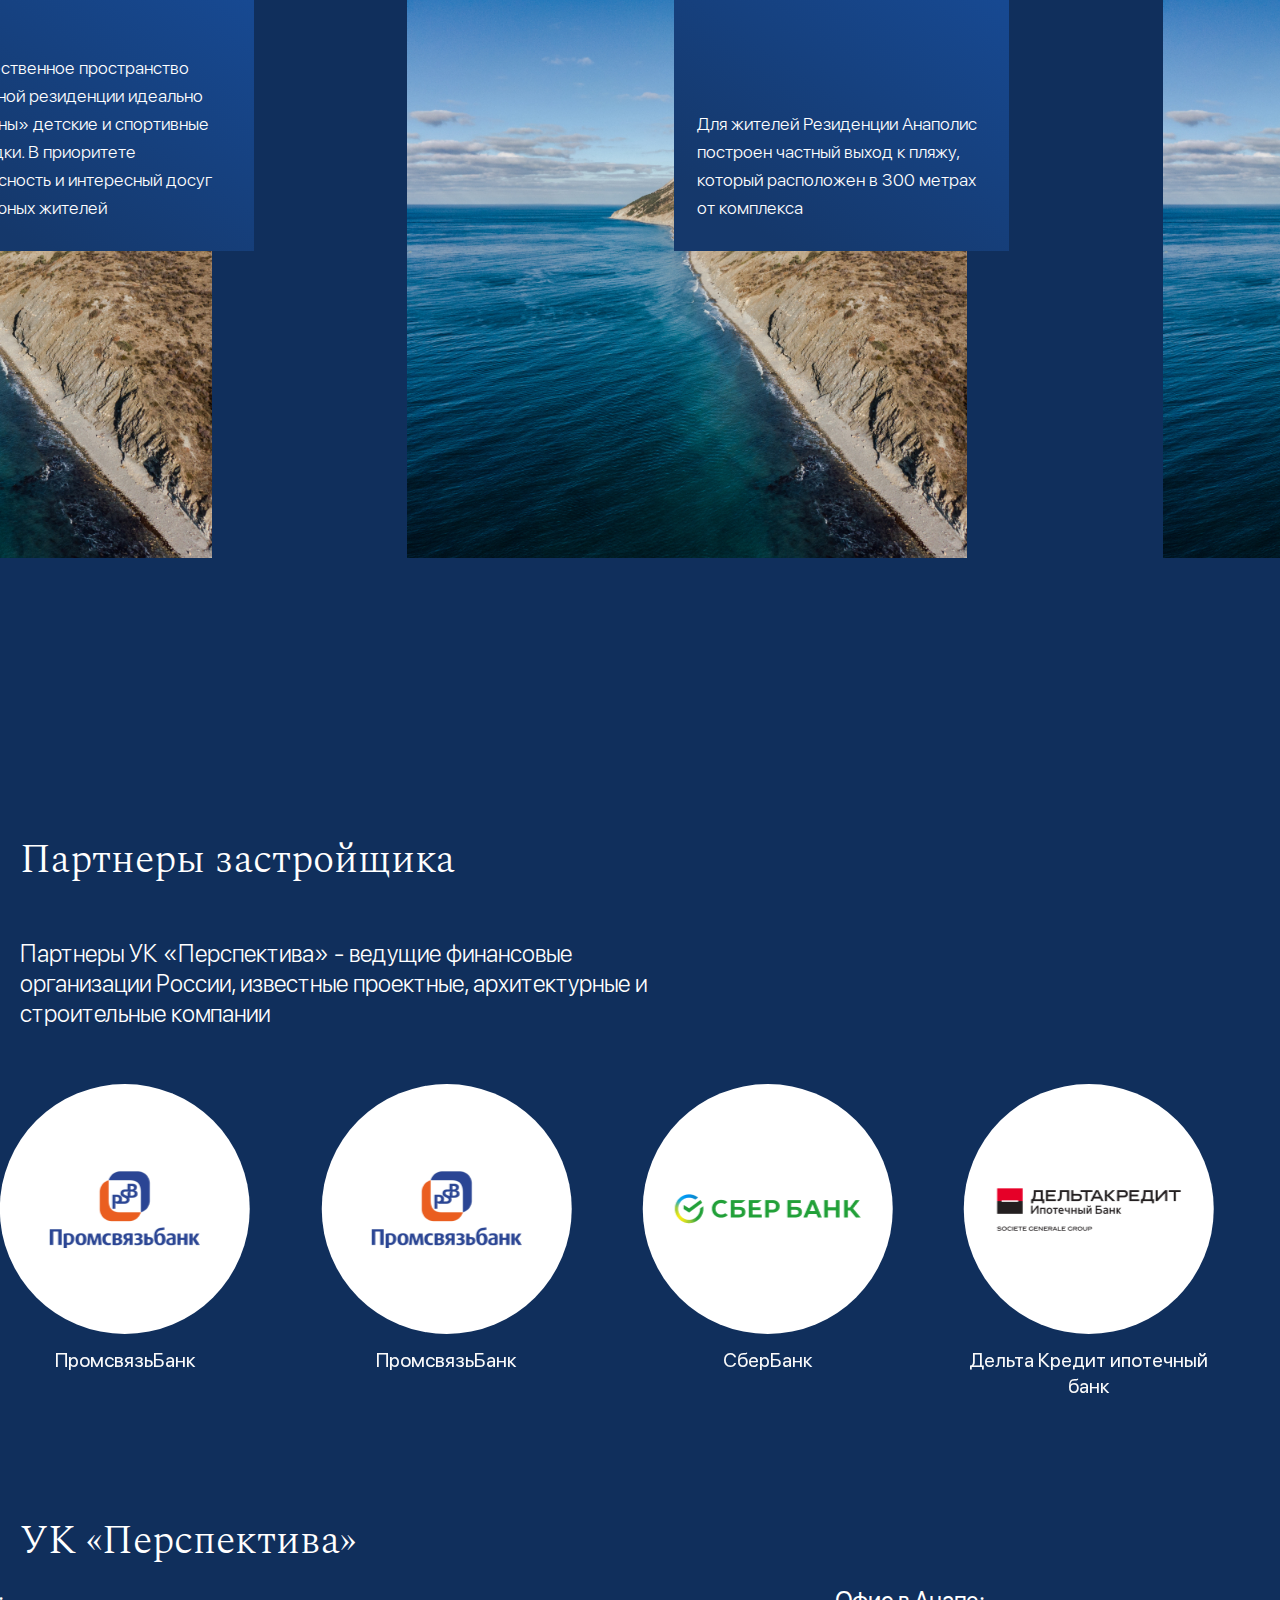
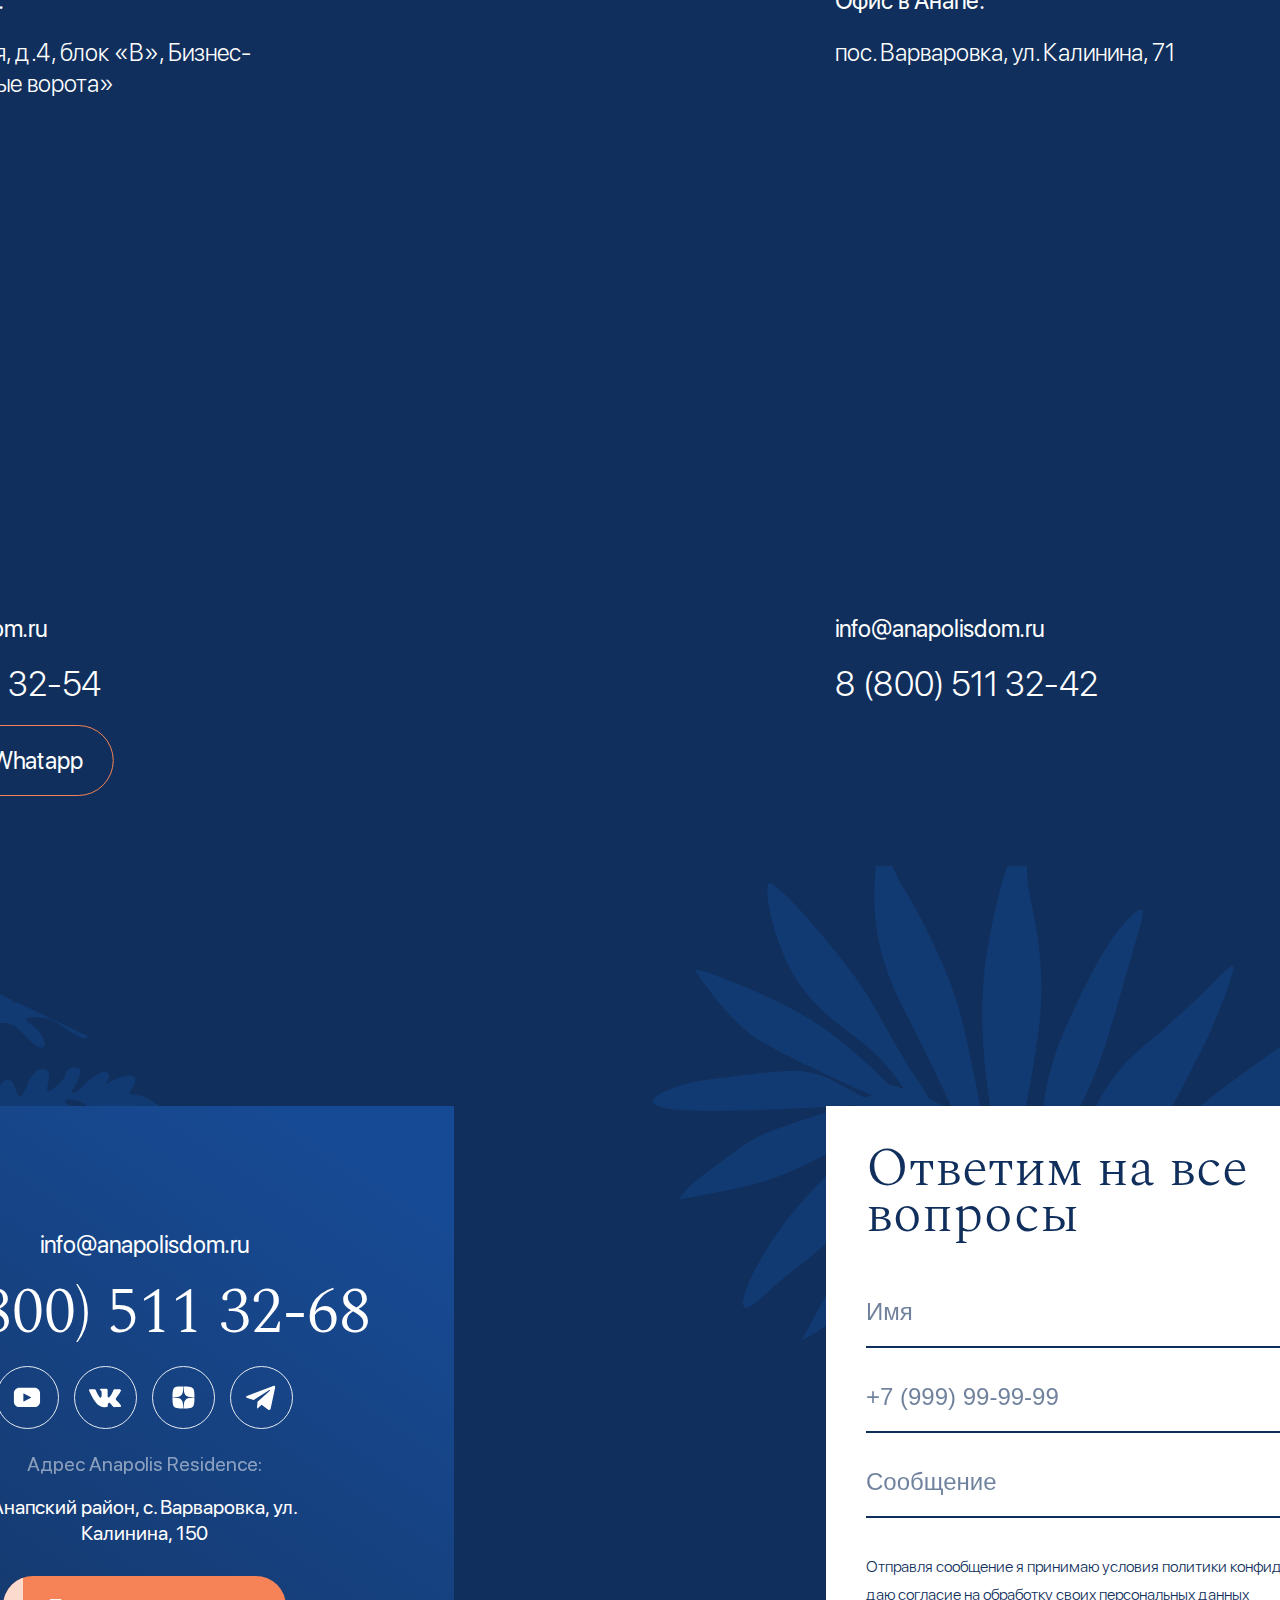
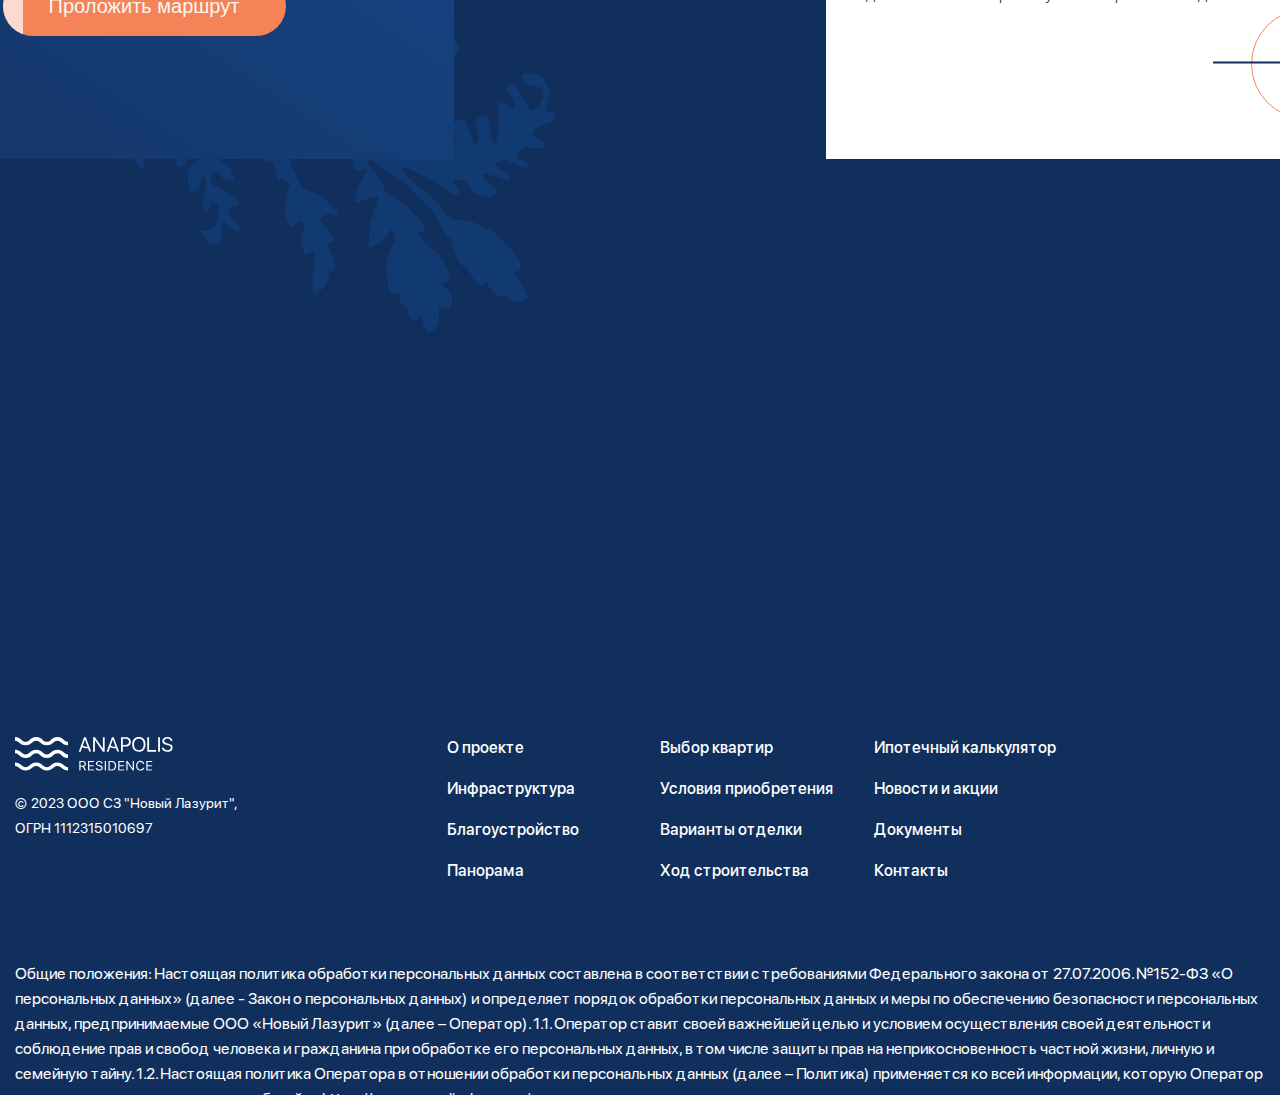
==== commit 84408d1f: "changes all pages" ====
--- a/about-developer.html
+++ b/about-developer.html
@@ -14,8 +14,8 @@
         <a href="#" class="header__logo">
             <img src="assets/img/logo.svg" alt="logo">
         </a>
-        <div class="open-menu">
-            <img src="assets/img/open-menu.svg" alt="">
+        <div class="open-menu onle-home">
+            <img src="assets/img/open-menu.svg" alt="icon">
             <span></span>
             <span></span>
         </div>
@@ -124,14 +124,18 @@
                     <a href="#">О Застройщике</a>
                 </div>
                 <div class="header__apartment">
-                    <a href="#" target="_blank">
-                        <img src="assets/img/genplan.svg" alt="icon">
+                    <div class="apart__erp">
+                        <a href="#" target="_blank">
+                            <img src="assets/img/genplan.svg" alt="icon">
+                        </a>
                         <span>Квартиры на генплане</span>
-                    </a>
-                    <a href="#" target="_blank">
-                        <img src="assets/img/param.svg" alt="icon">
+                    </div>
+                    <div class="apart__erp">
+                        <a href="#" target="_blank">
+                            <img src="assets/img/param.svg" alt="icon">
+                        </a>
                         <span>Квартиры на генплане</span>
-                    </a>
+                    </div>
                 </div>
             </div>
         </div>
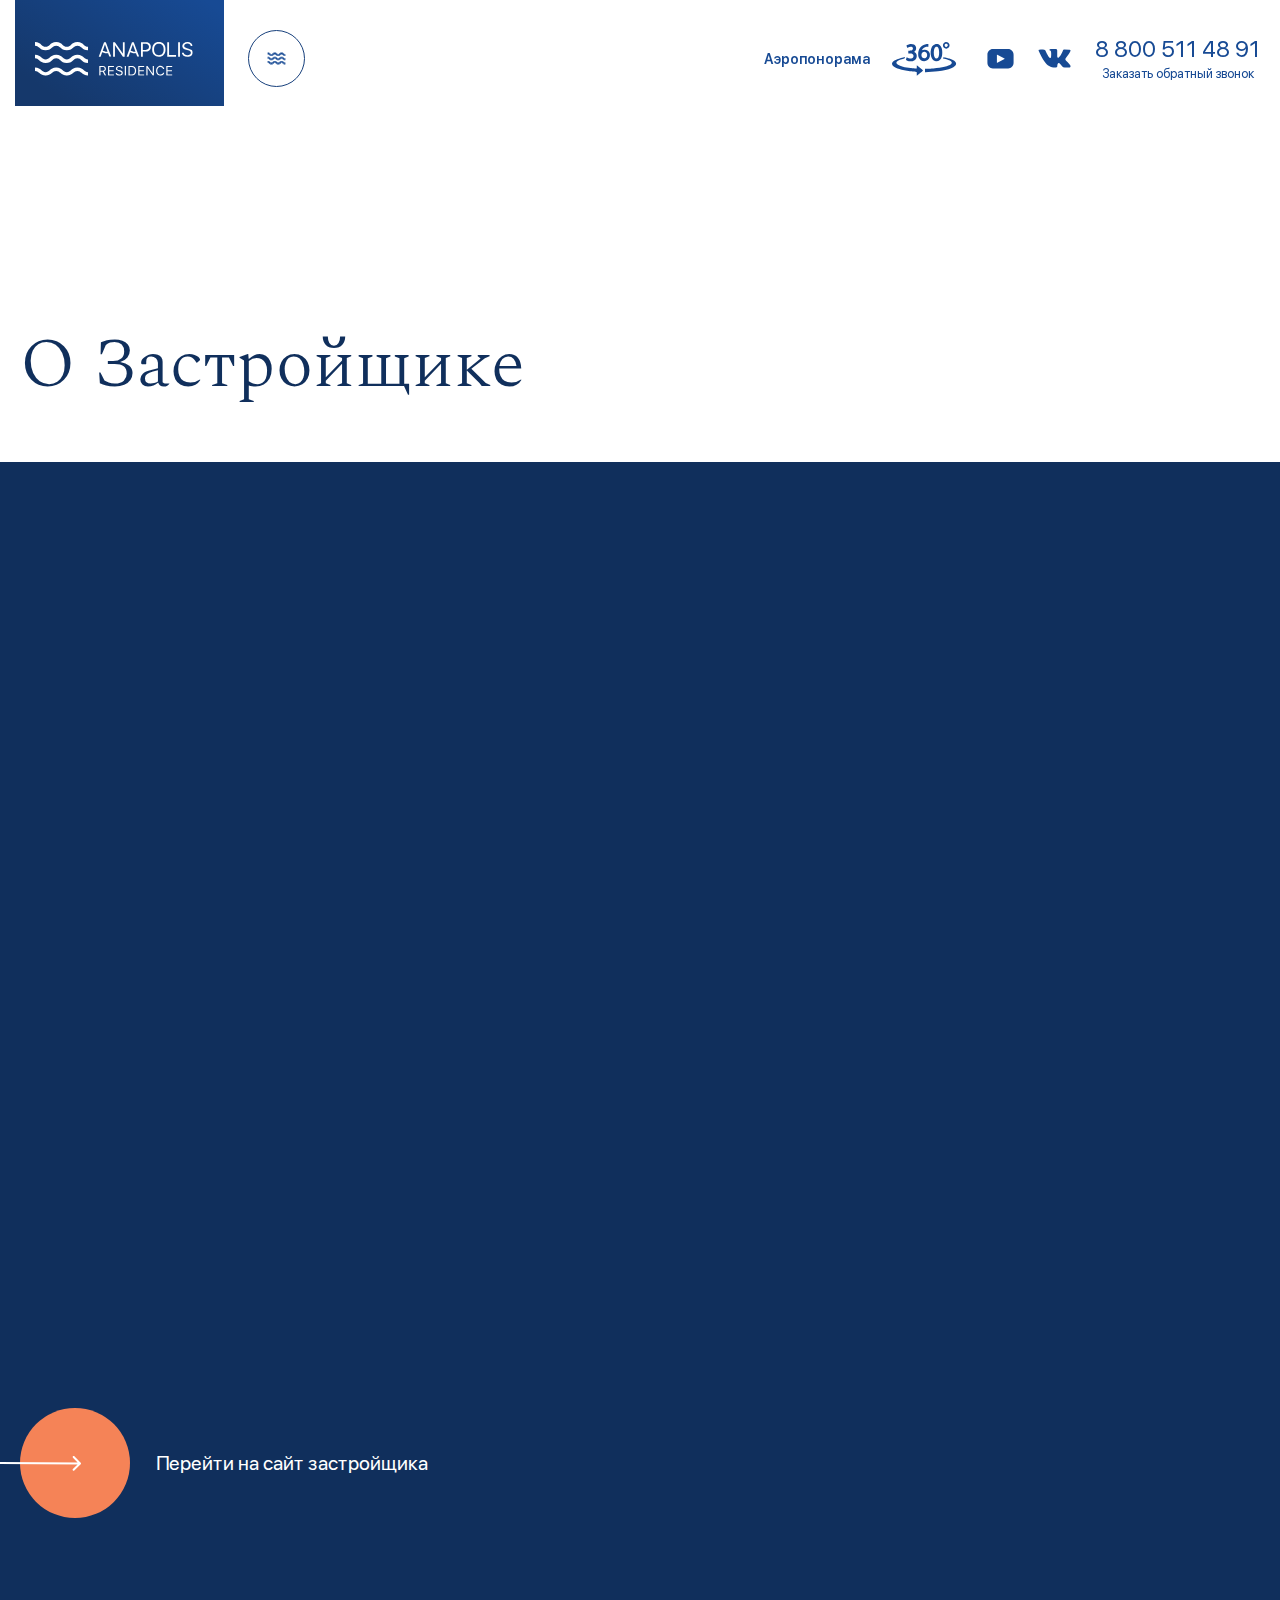
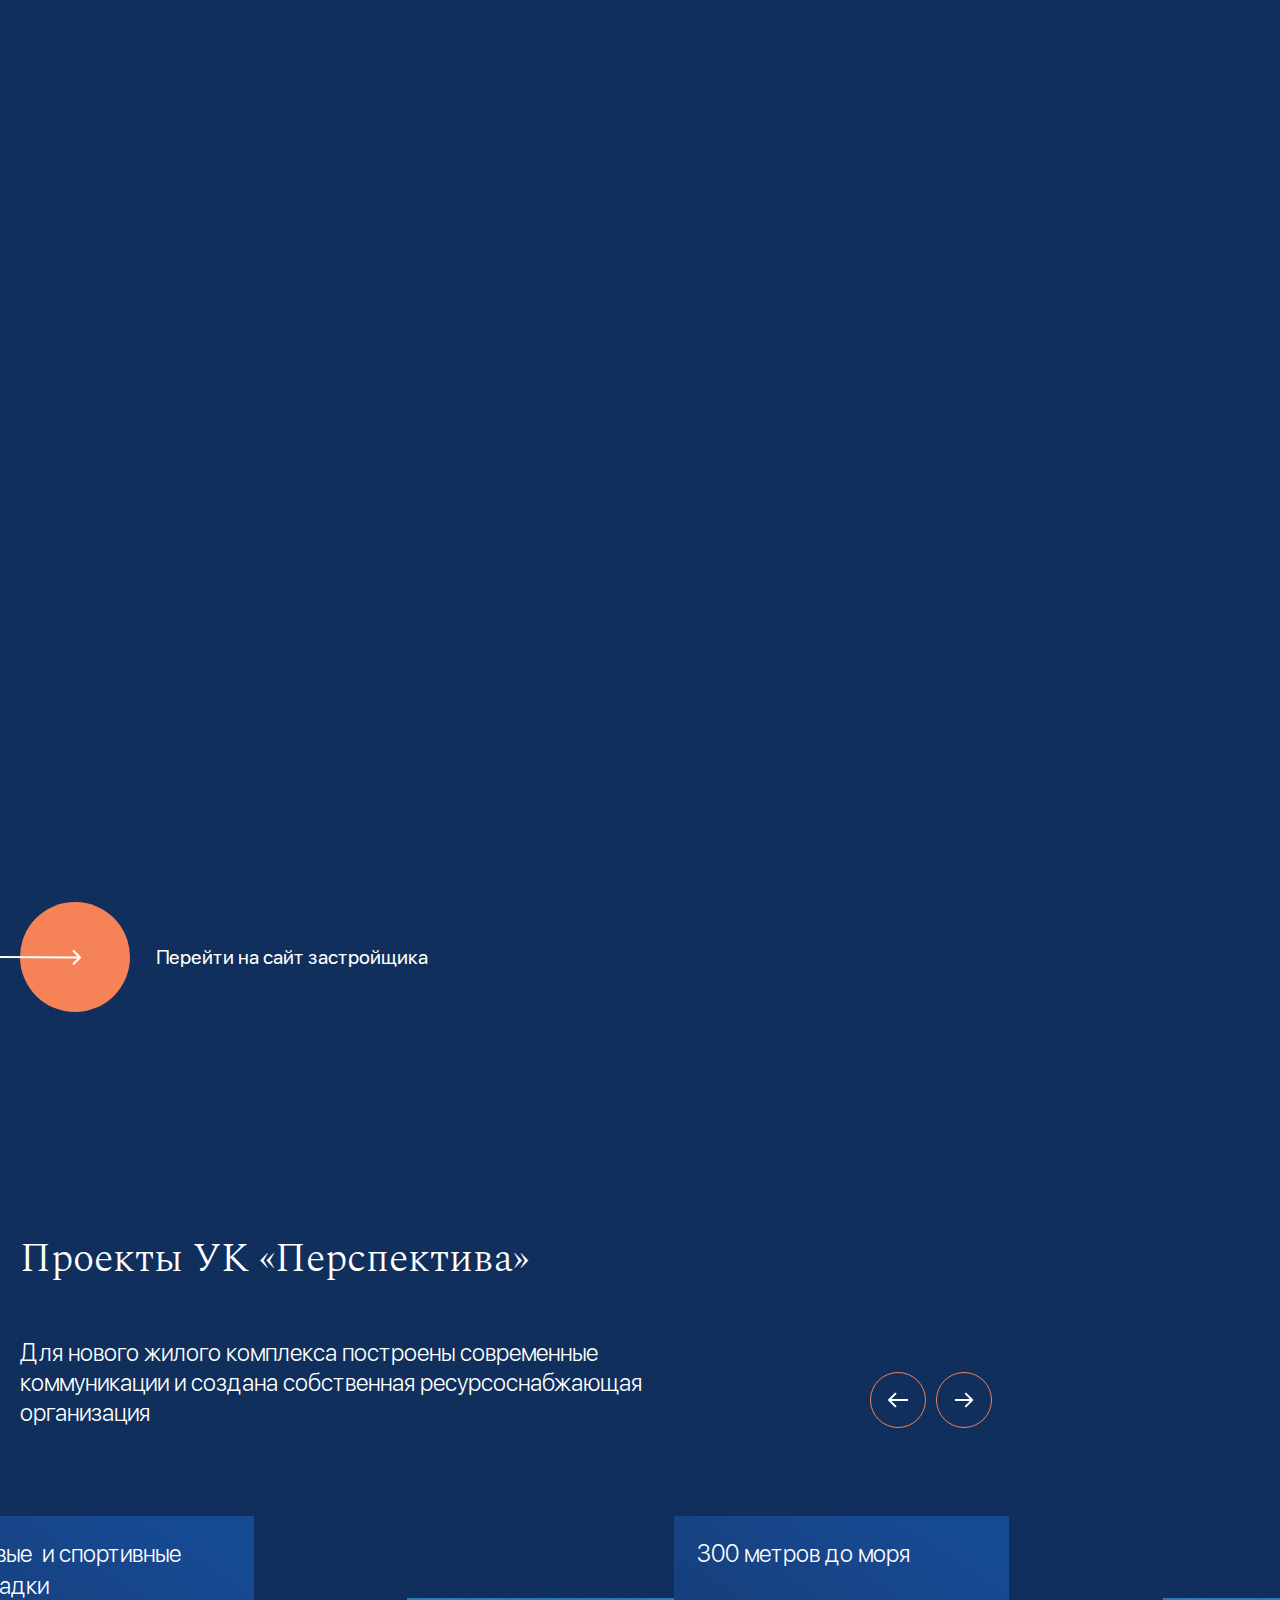
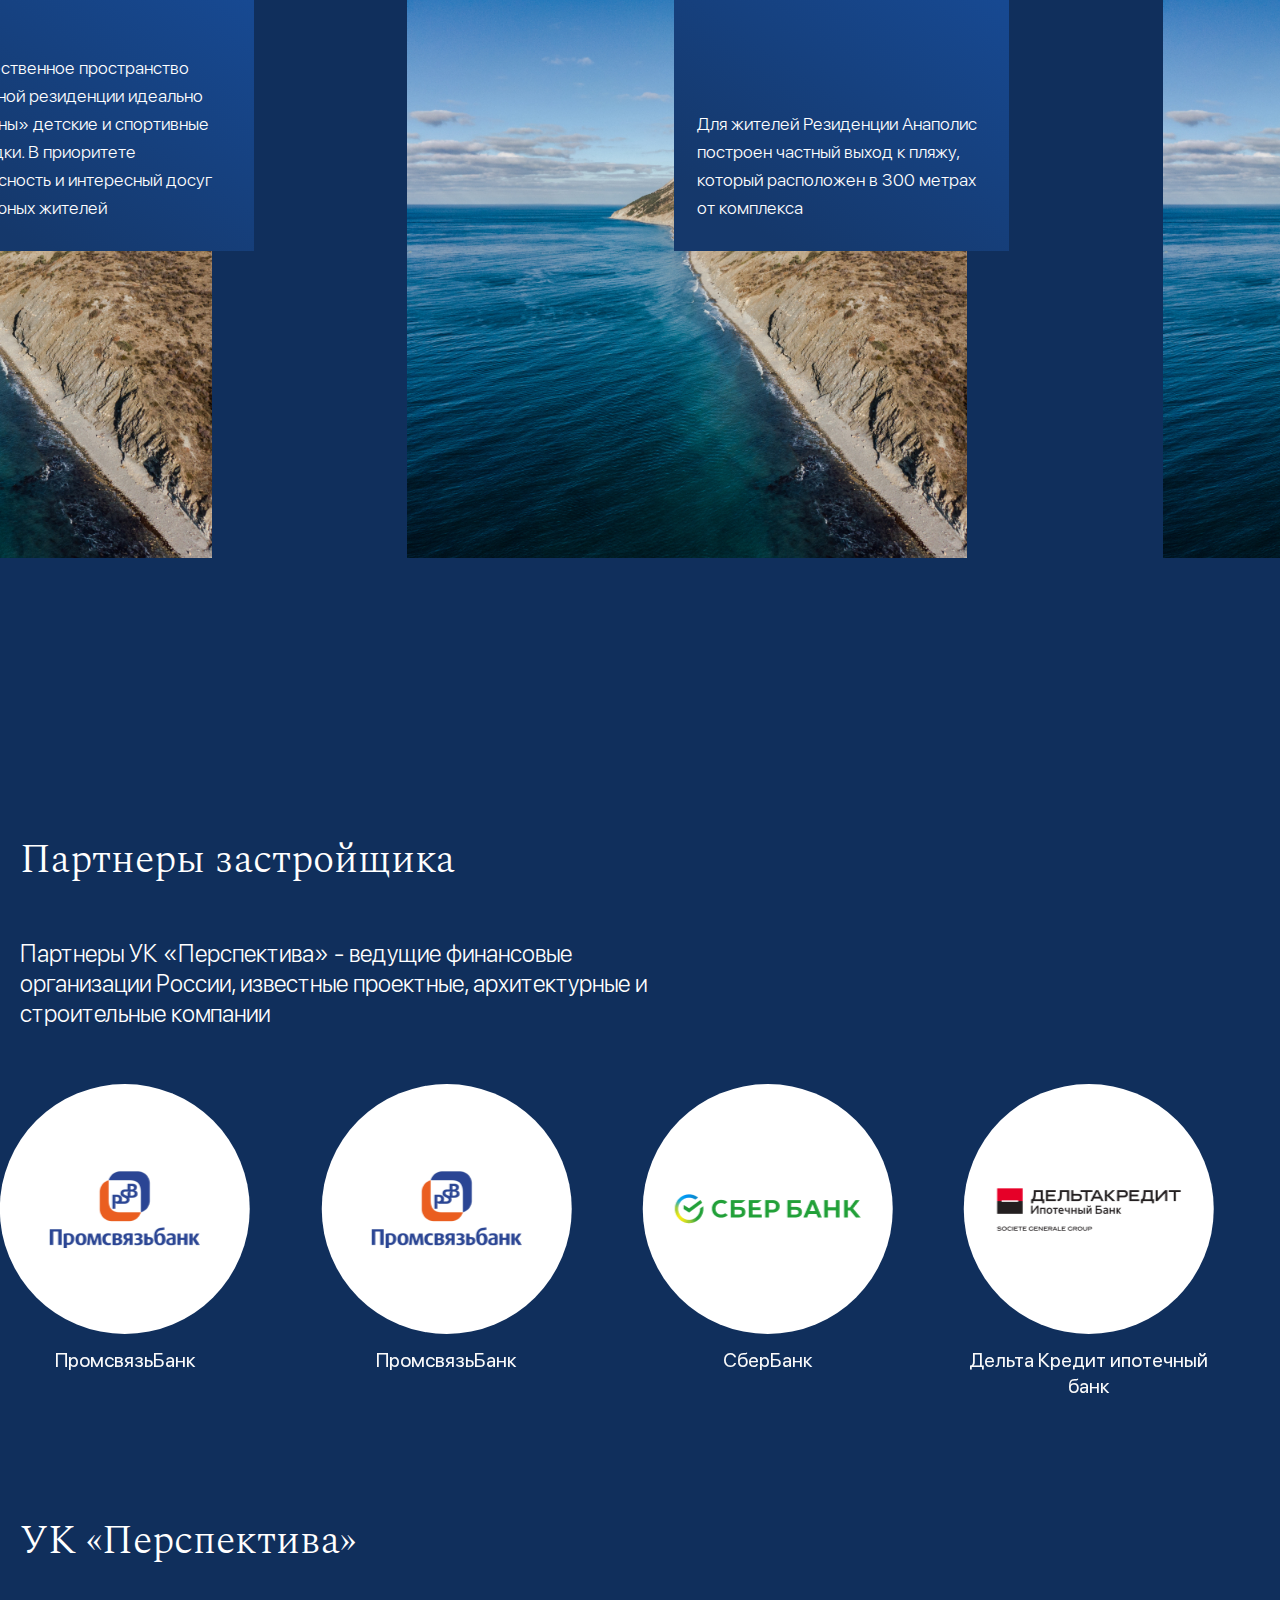
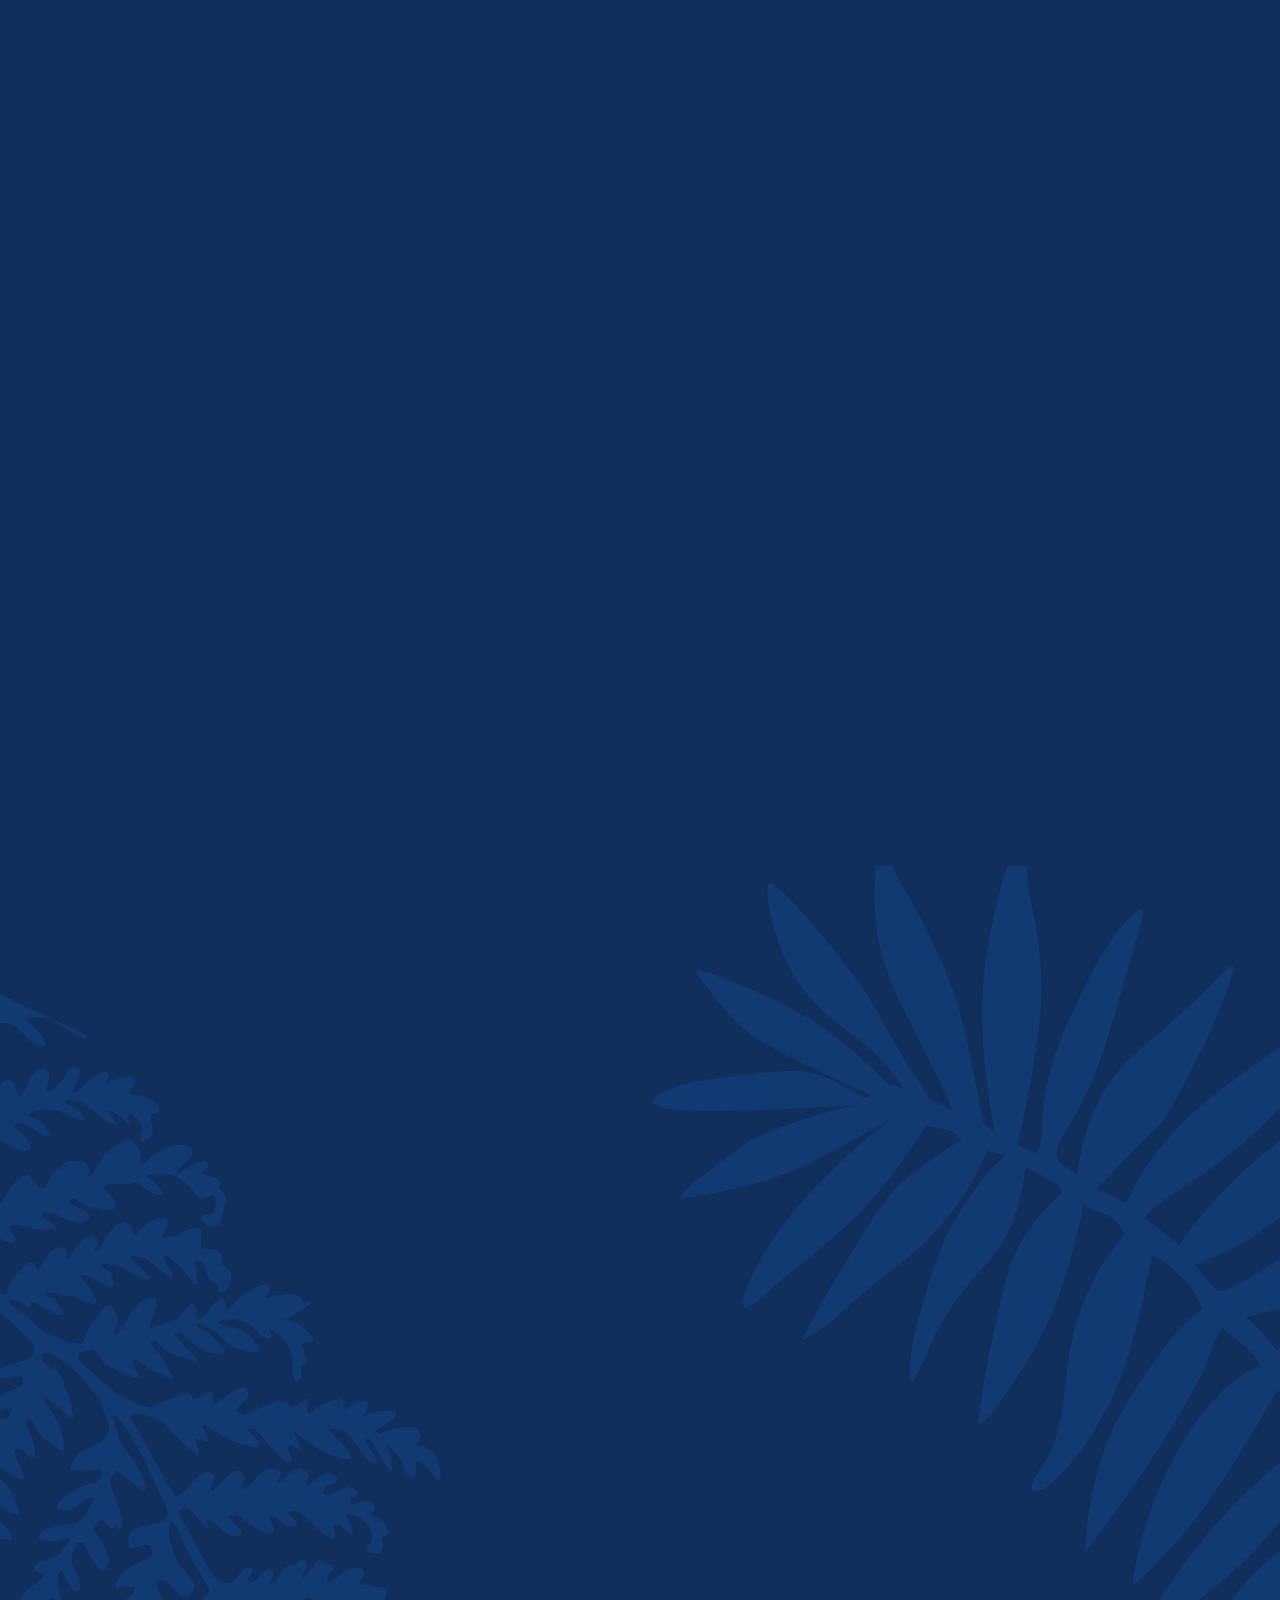
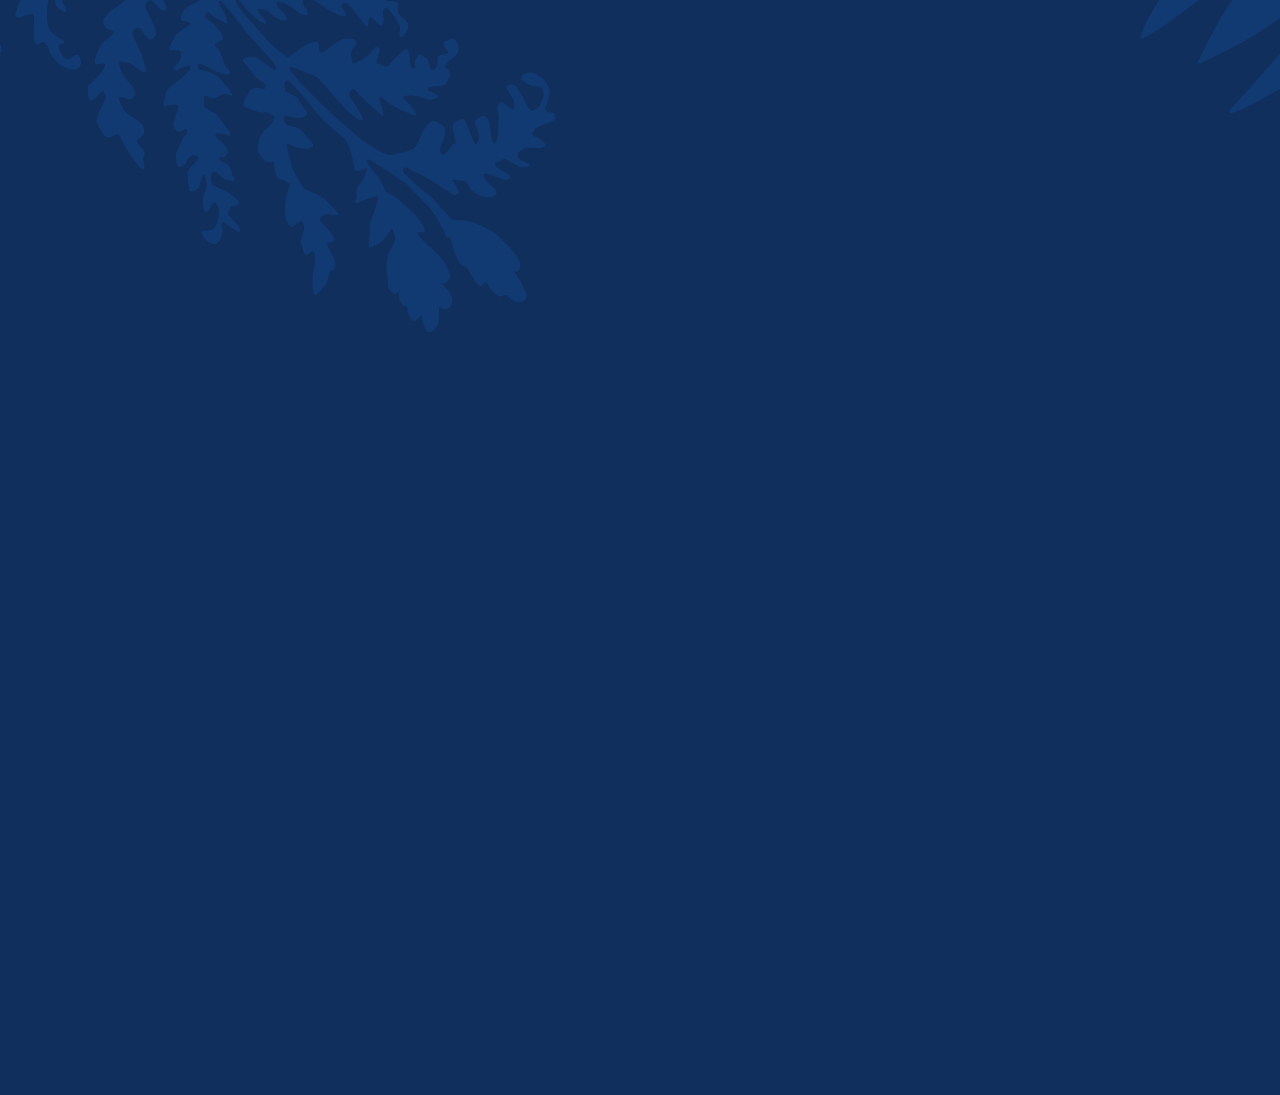
==== commit 8459961b: "work for animate" ====
--- a/about-developer.html
+++ b/about-developer.html
@@ -14,7 +14,7 @@
         <a href="#" class="header__logo">
             <img src="assets/img/logo.svg" alt="logo">
         </a>
-        <div class="open-menu onle-home">
+        <div class="open-menu">
             <img src="assets/img/open-menu.svg" alt="icon">
             <span></span>
             <span></span>
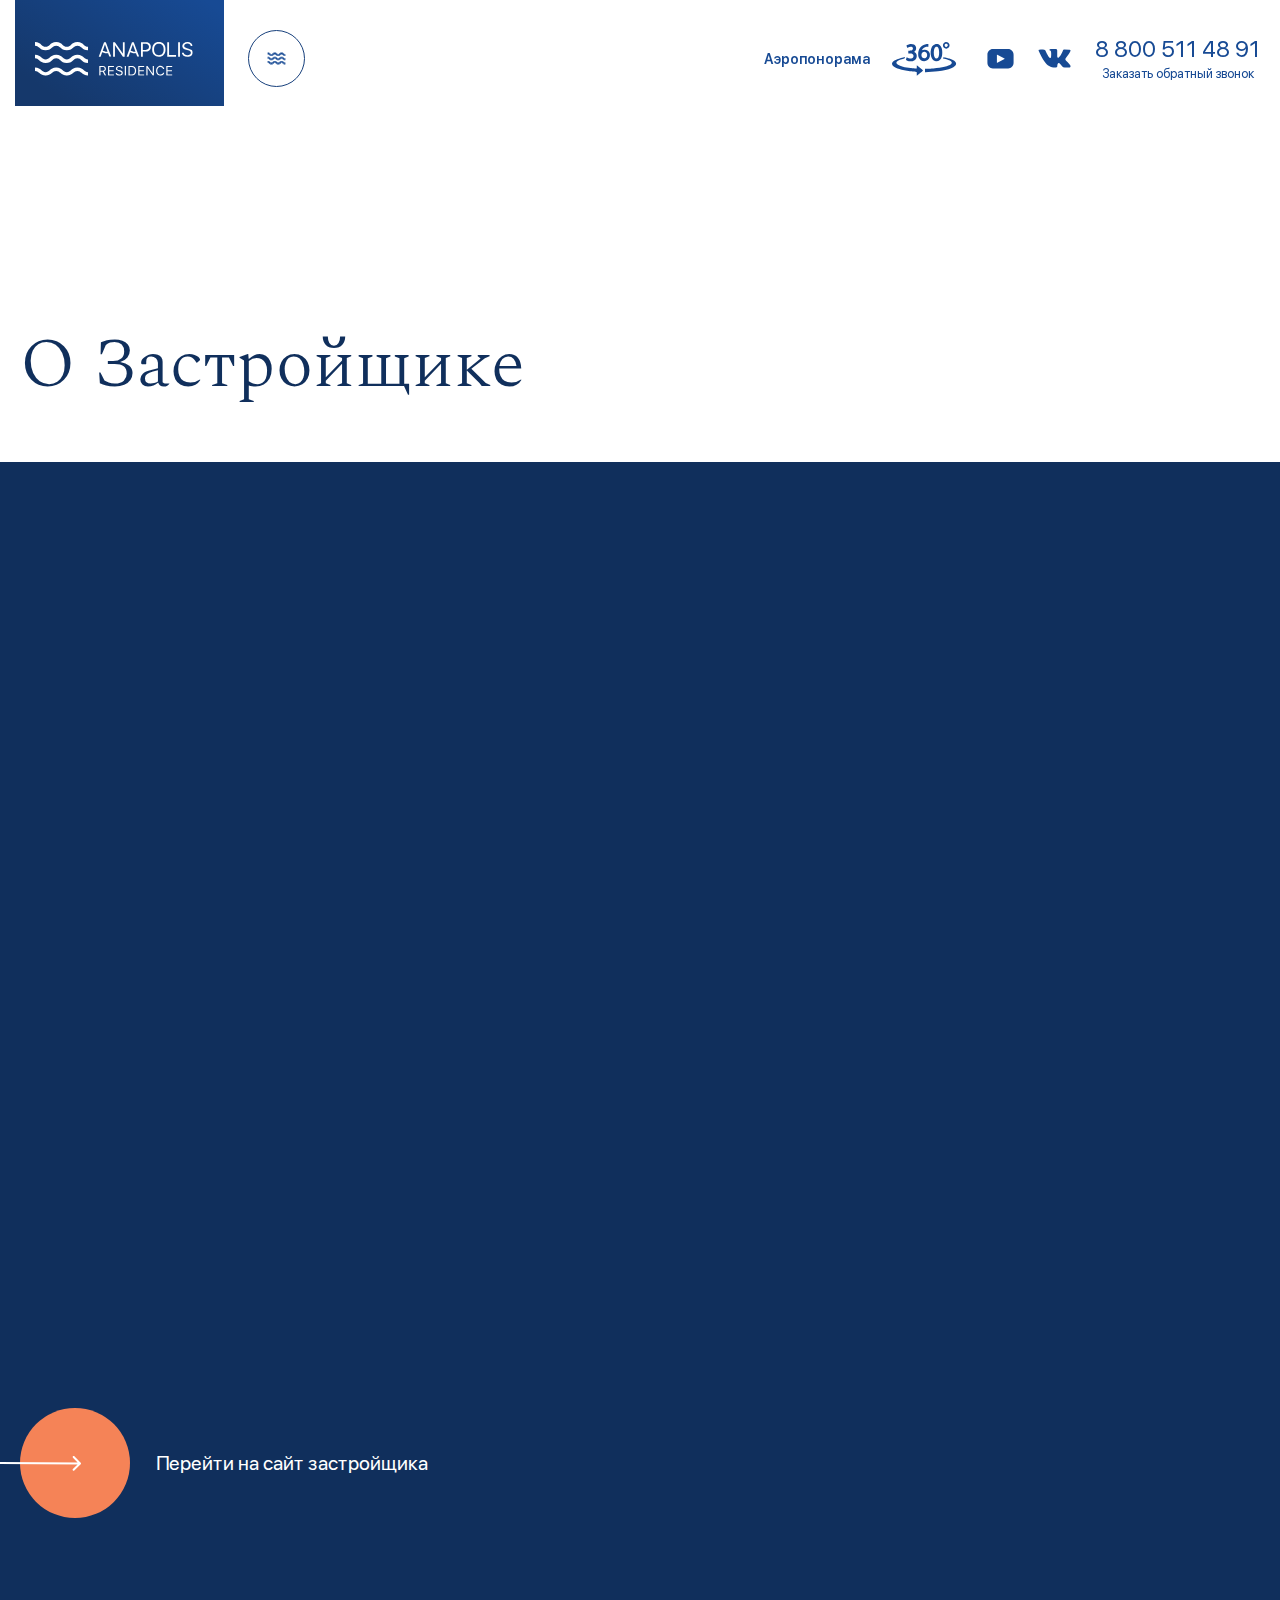
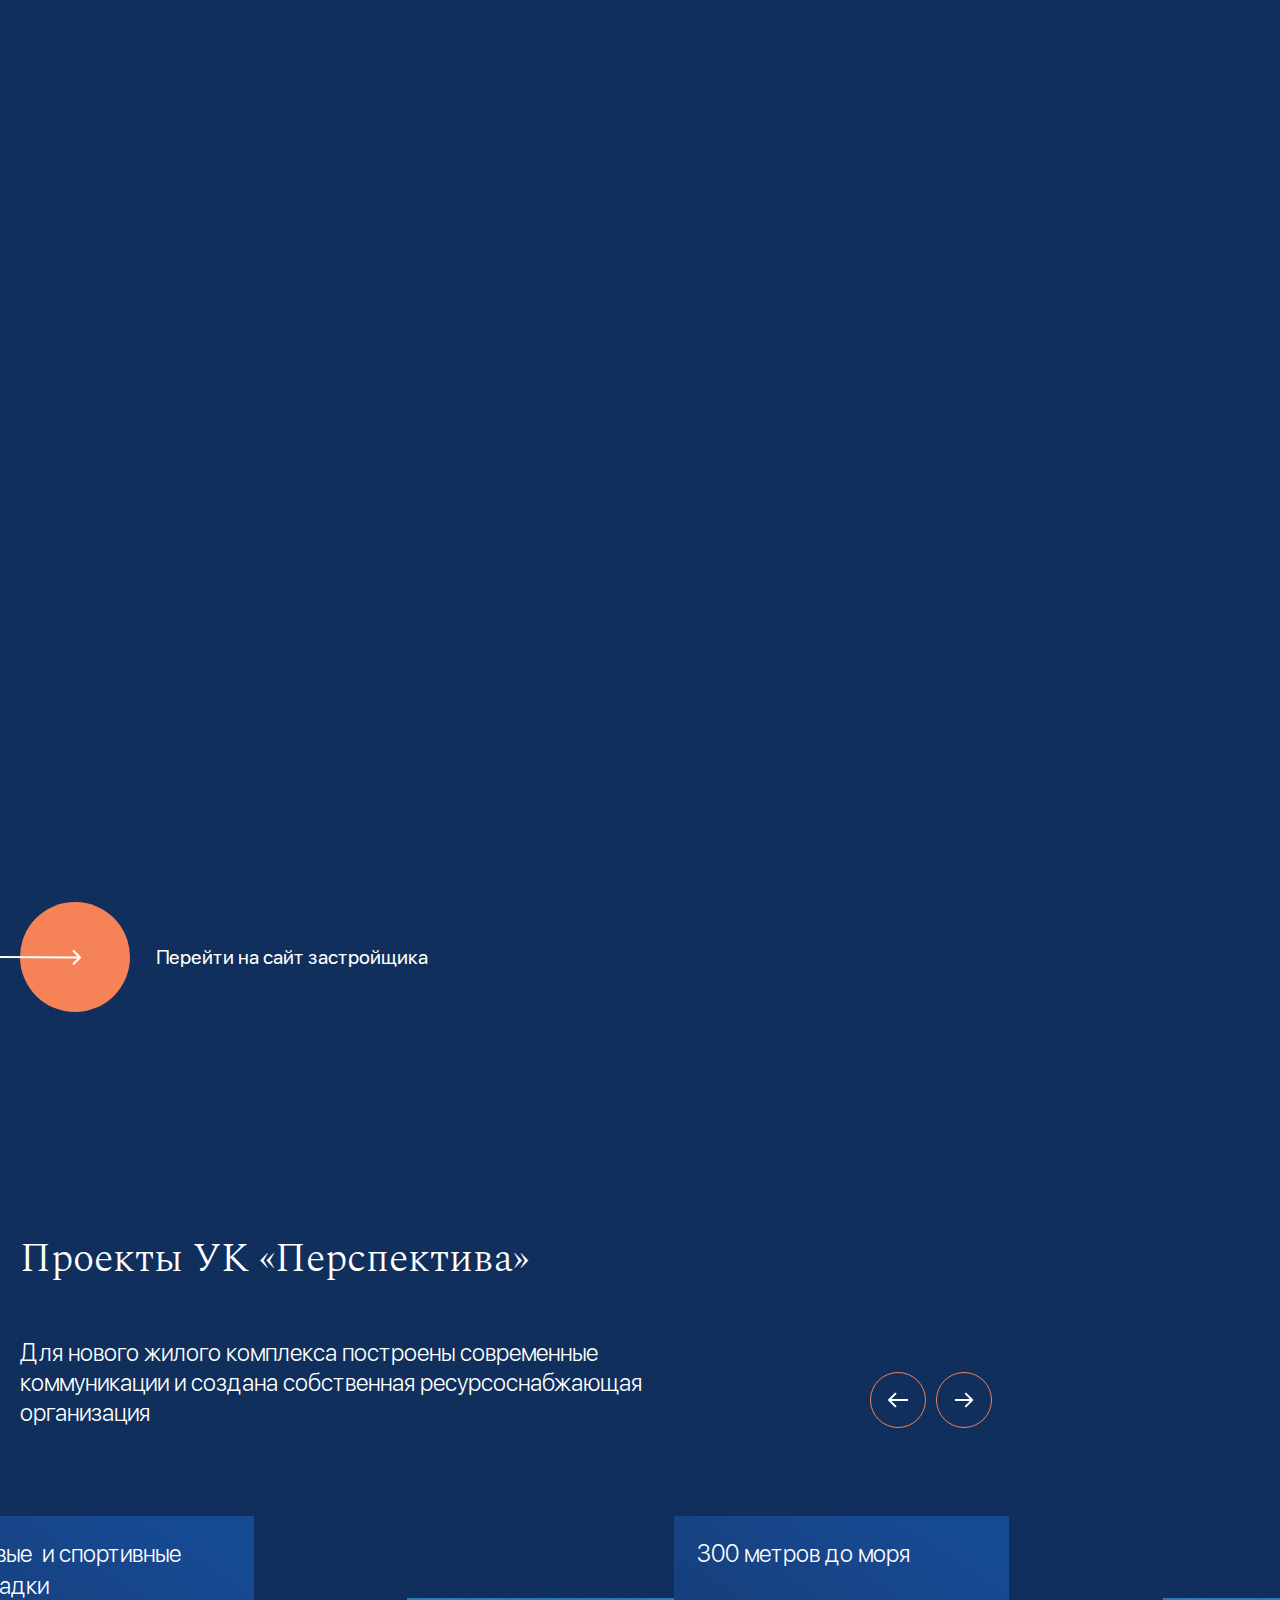
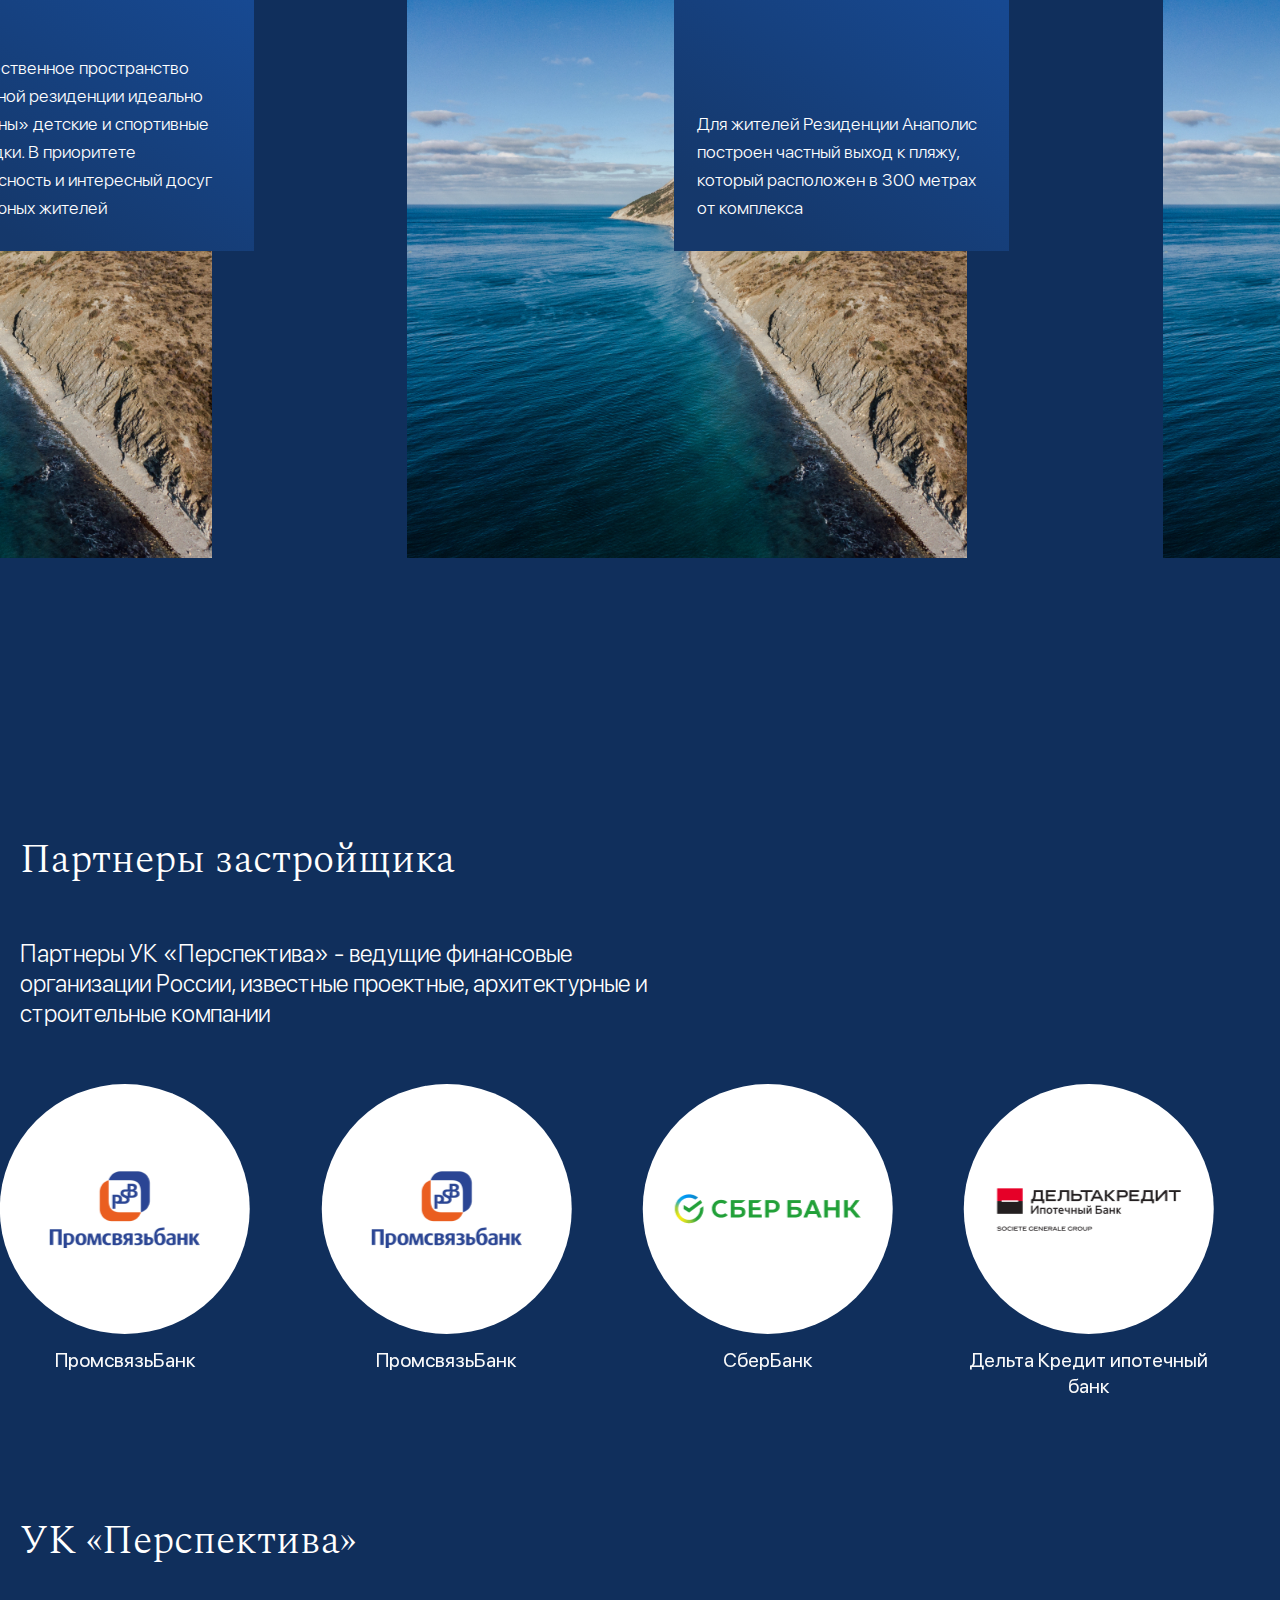
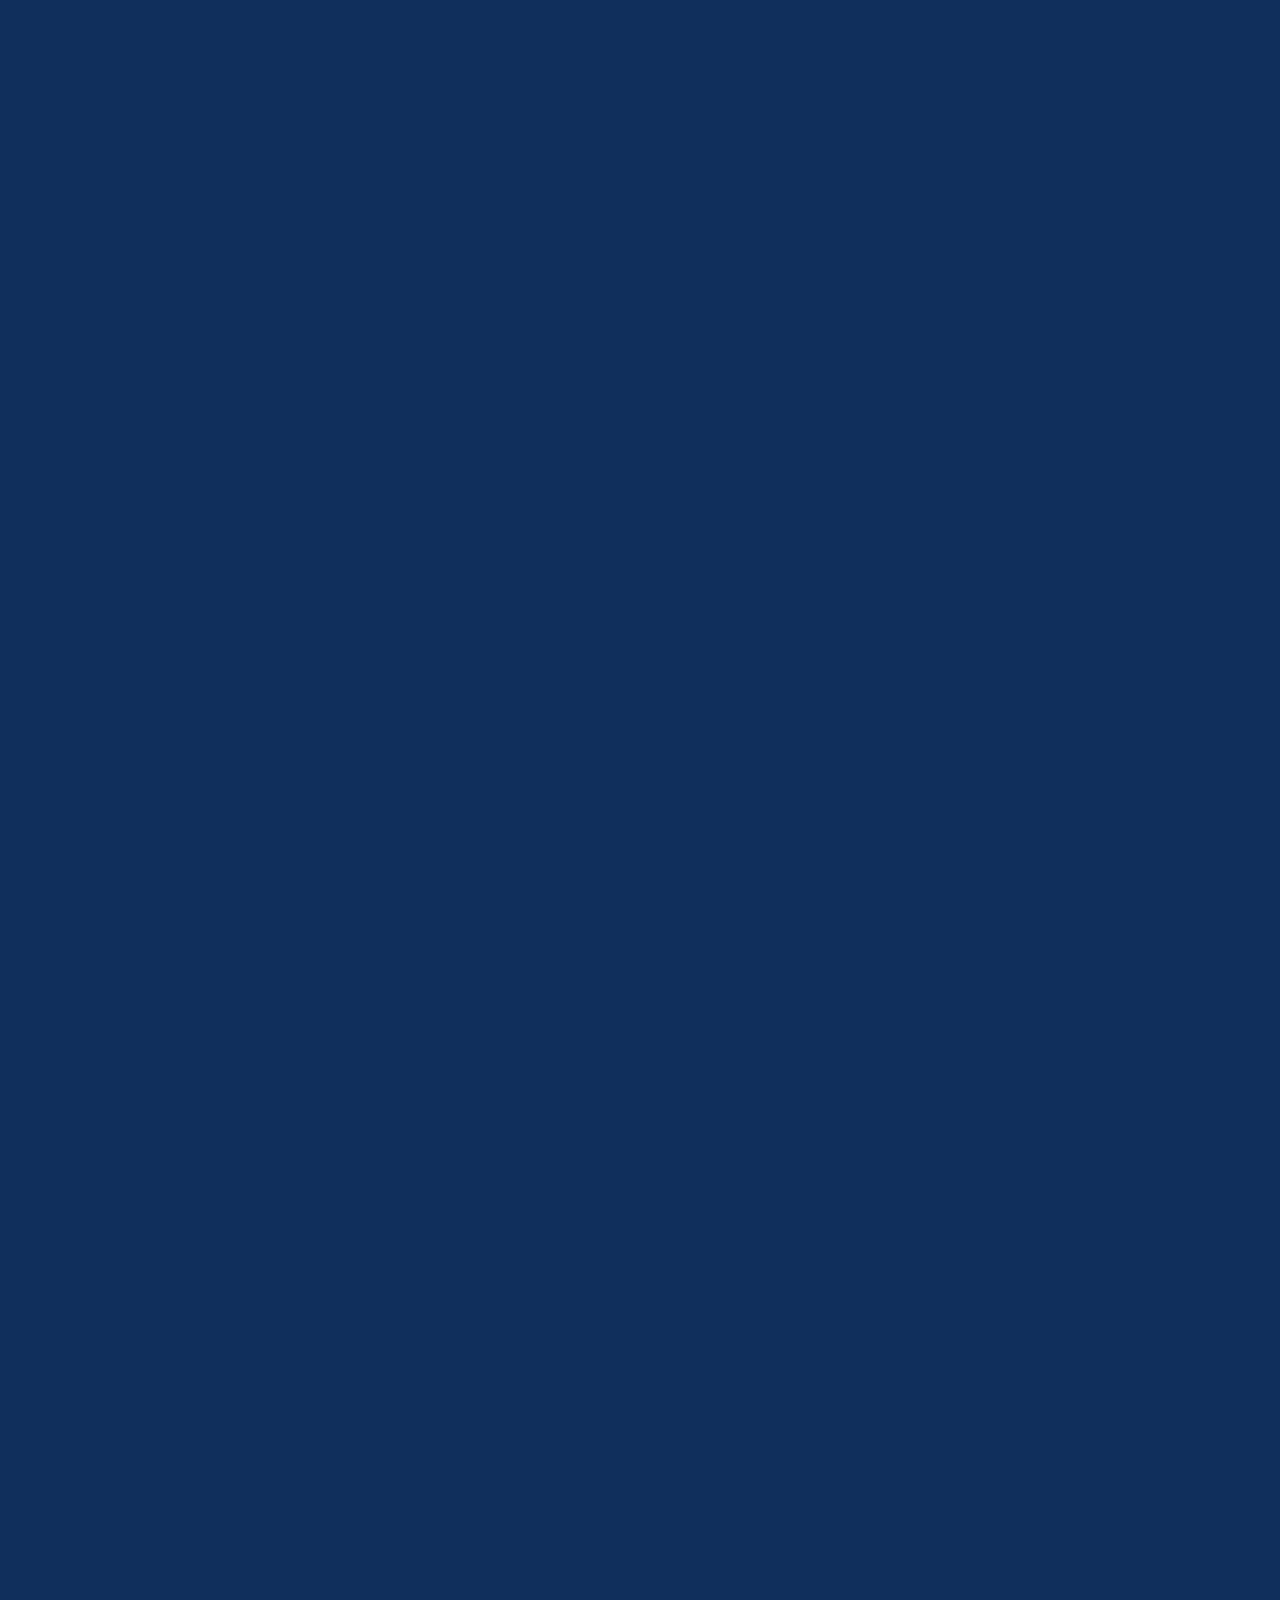
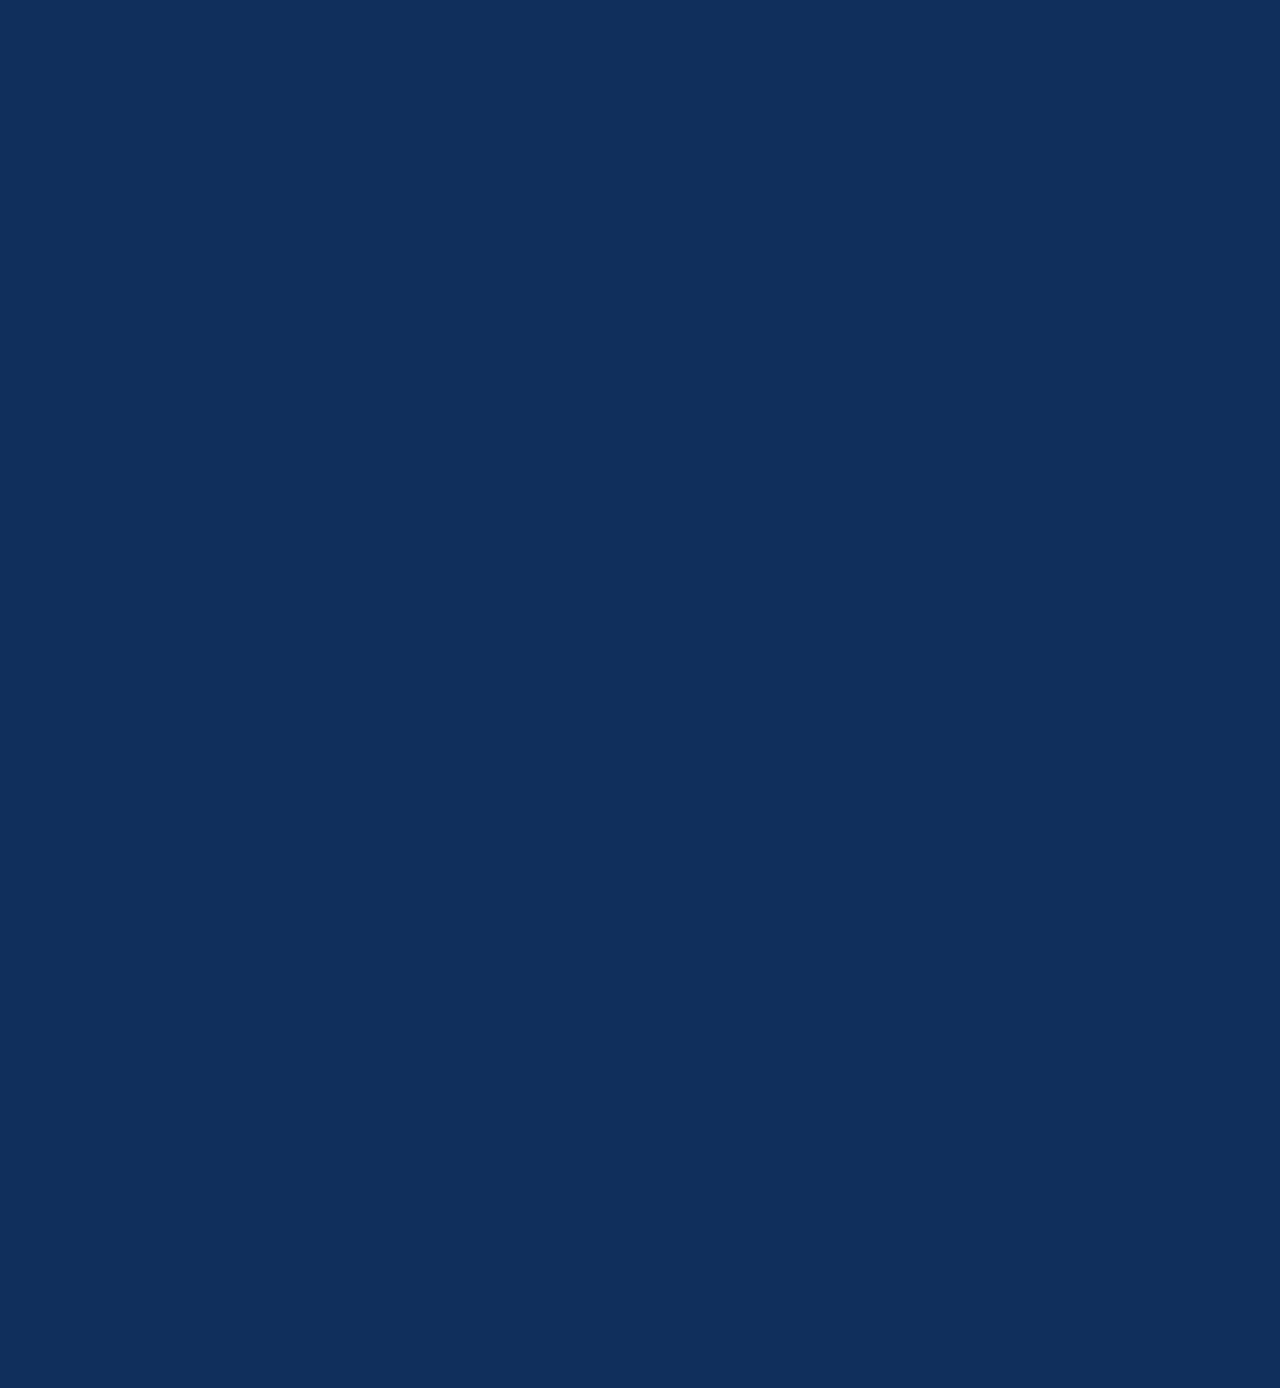
==== commit 92f24faf: "update all pages" ====
--- a/about-developer.html
+++ b/about-developer.html
@@ -401,13 +401,11 @@
                         ул. Беловежская, д.4, блок «В», Бизнес-центр «Западные ворота»
                     </p>
                     <div class="perspective__iframe">
-                        <iframe src="https://yandex.com/map-widget/v1/?um=constructor%3Aea8f2ed793cd93df9c5a7962cd771d863c108e564e232b79614d6760a63a1a52&amp;source=constructor"  frameborder="0"></iframe>
-
+                        <iframe src="https://yandex.ru/map-widget/v1/?um=constructor%3A4cf684eee1b1bfdf1e2c8ae93d8d8442f1b6f8846905915ca71f8c53921a8a90&amp;source=constructor" frameborder="0"></iframe>
                     </div>
                     <div class="perspective__soc">
                         <a href="mailto:info@anapolisdom.ru" class="answer-send__mail">info@anapolisdom.ru</a>
                         <a href="tel:8 (800) 511 32-54" class="perspect-phone">8 (800) 511 32-54</a>
-
                         <a href="#" class="button-liner">Написать в Whatapp</a>
                     </div>
                 </div>
@@ -418,7 +416,9 @@
                         ул. Калинина, 71
                     </p>
                     <div class="perspective__iframe">
-                        <iframe src="https://yandex.com/map-widget/v1/?um=constructor%3Aea8f2ed793cd93df9c5a7962cd771d863c108e564e232b79614d6760a63a1a52&amp;source=constructor"  frameborder="0"></iframe>
+                        <iframe src="https://yandex.ru/map-widget/v1/?um=constructor%3Aecf89f406023b0373ee1c9e7f9f8b4c22040d3925c730970c5007ab56c98a017&amp;source=constructor" frameborder="0"></iframe>
+
+
                     </div>
                     <div class="perspective__soc">
                         <a href="mailto:info@anapolisdom.ru" class="answer-send__mail">info@anapolisdom.ru</a>
@@ -429,8 +429,7 @@
         </div>
     </div>
 </section>
-
-<section class="answer-quest answer-quest__anim">
+<section class="answer-quest anim-newSing">
     <div class="container">
         <div class="answer-quest__block">
             <div class="answer-quest__info">
@@ -483,13 +482,13 @@
         </div>
     </div>
 </section>
-<footer class="footer footer__anim section-margin">
-    <div class="container-foot">
+<footer class="section-margin">
+    <div class="container-foot anim-newSing">
         <div class="container-main">
             <div class="footer__logo">
                 <a href="#"><img src="assets/img/logo.svg" alt="iamge"></a>
                 <span>© 2023 ООО СЗ "Новый Лазурит",</span>
-                <span>ОГРН 1112315010697</span>
+                <p>ОГРН 1112315010697</p>
             </div>
             <div class="footer__menu">
                 <ul>
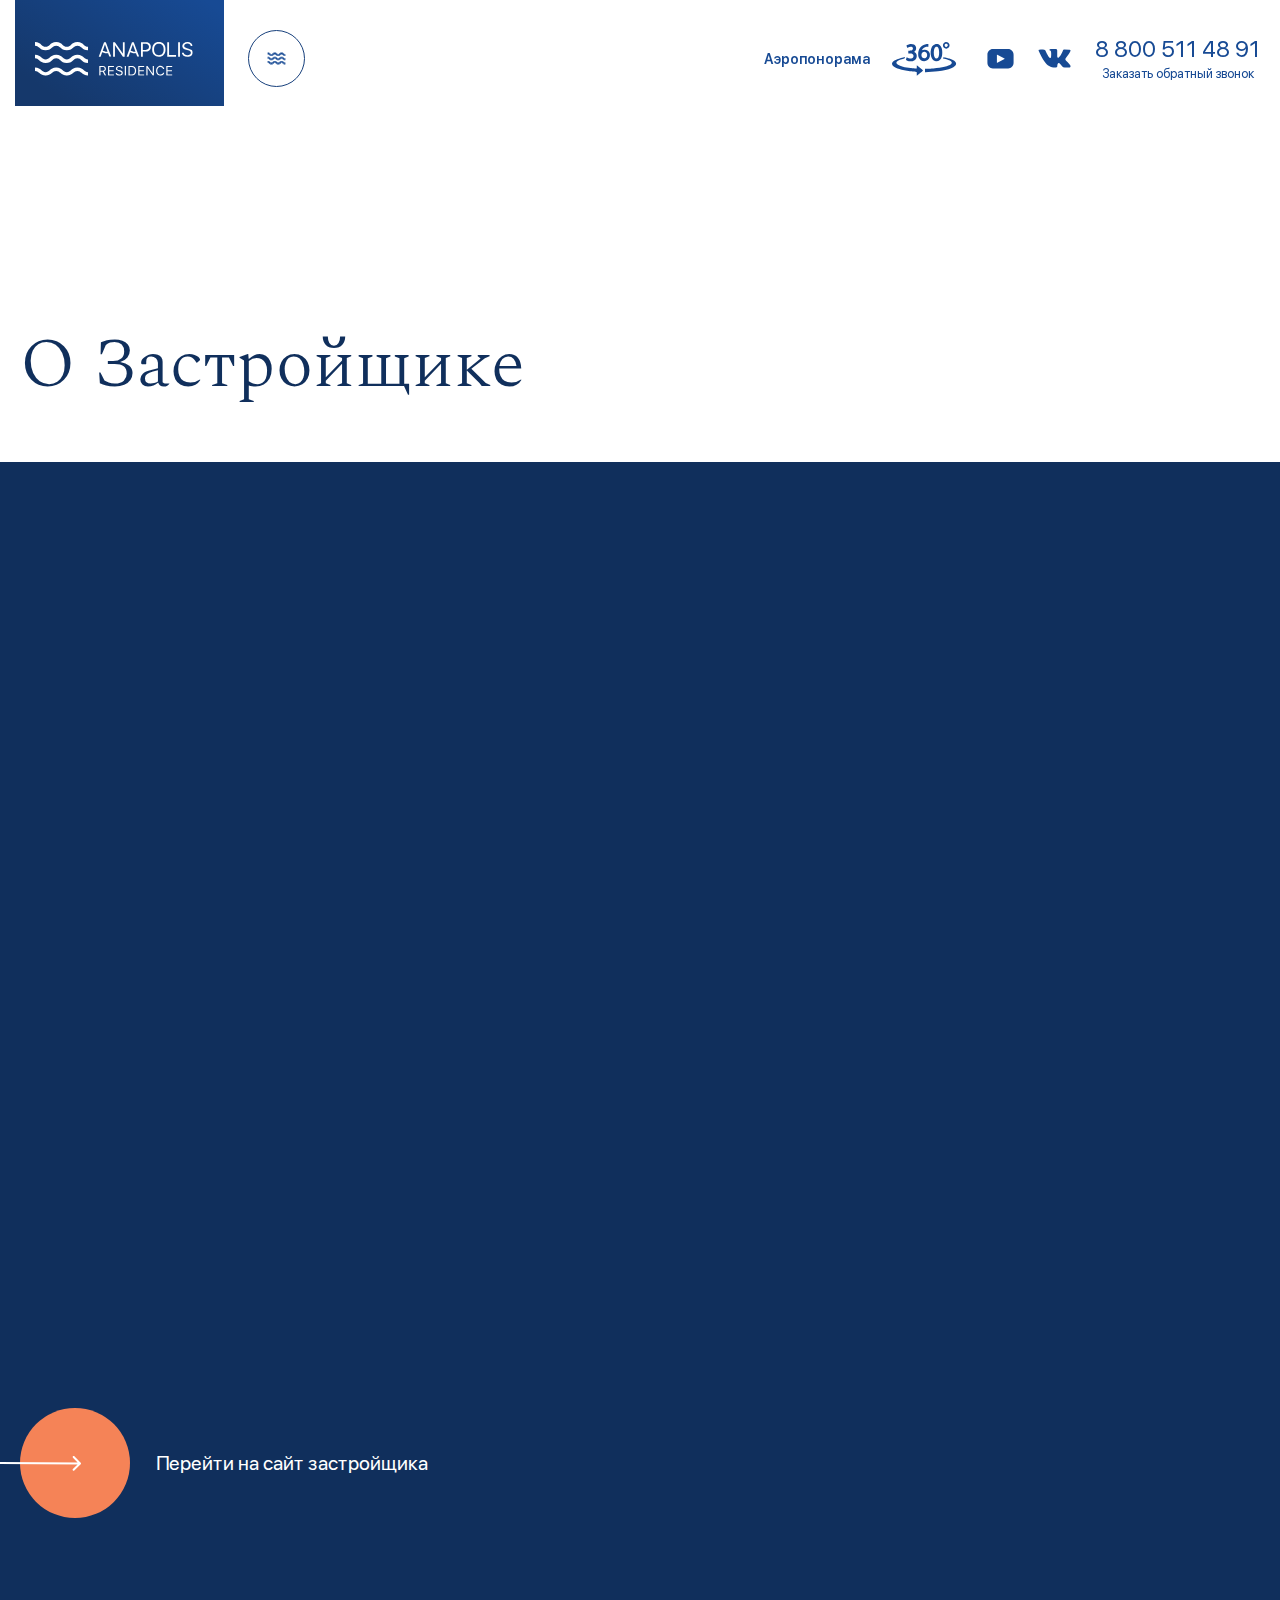
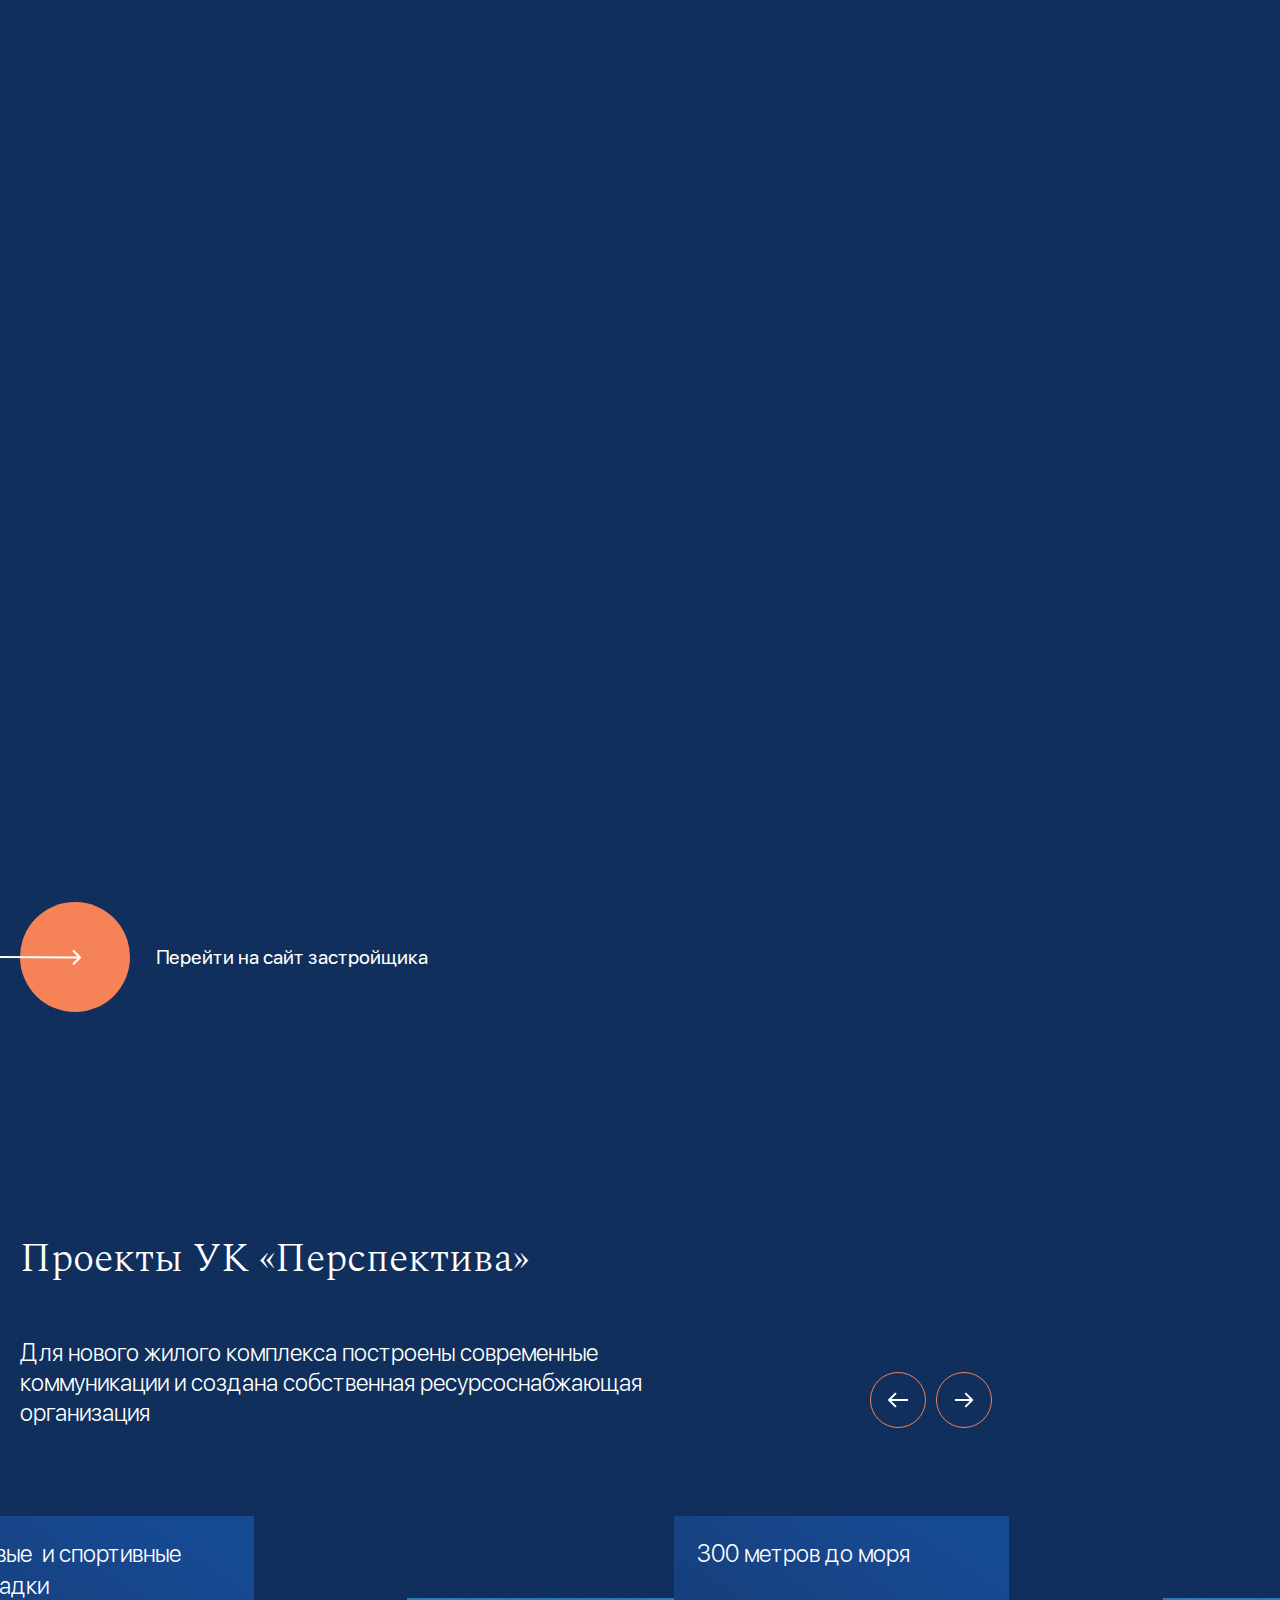
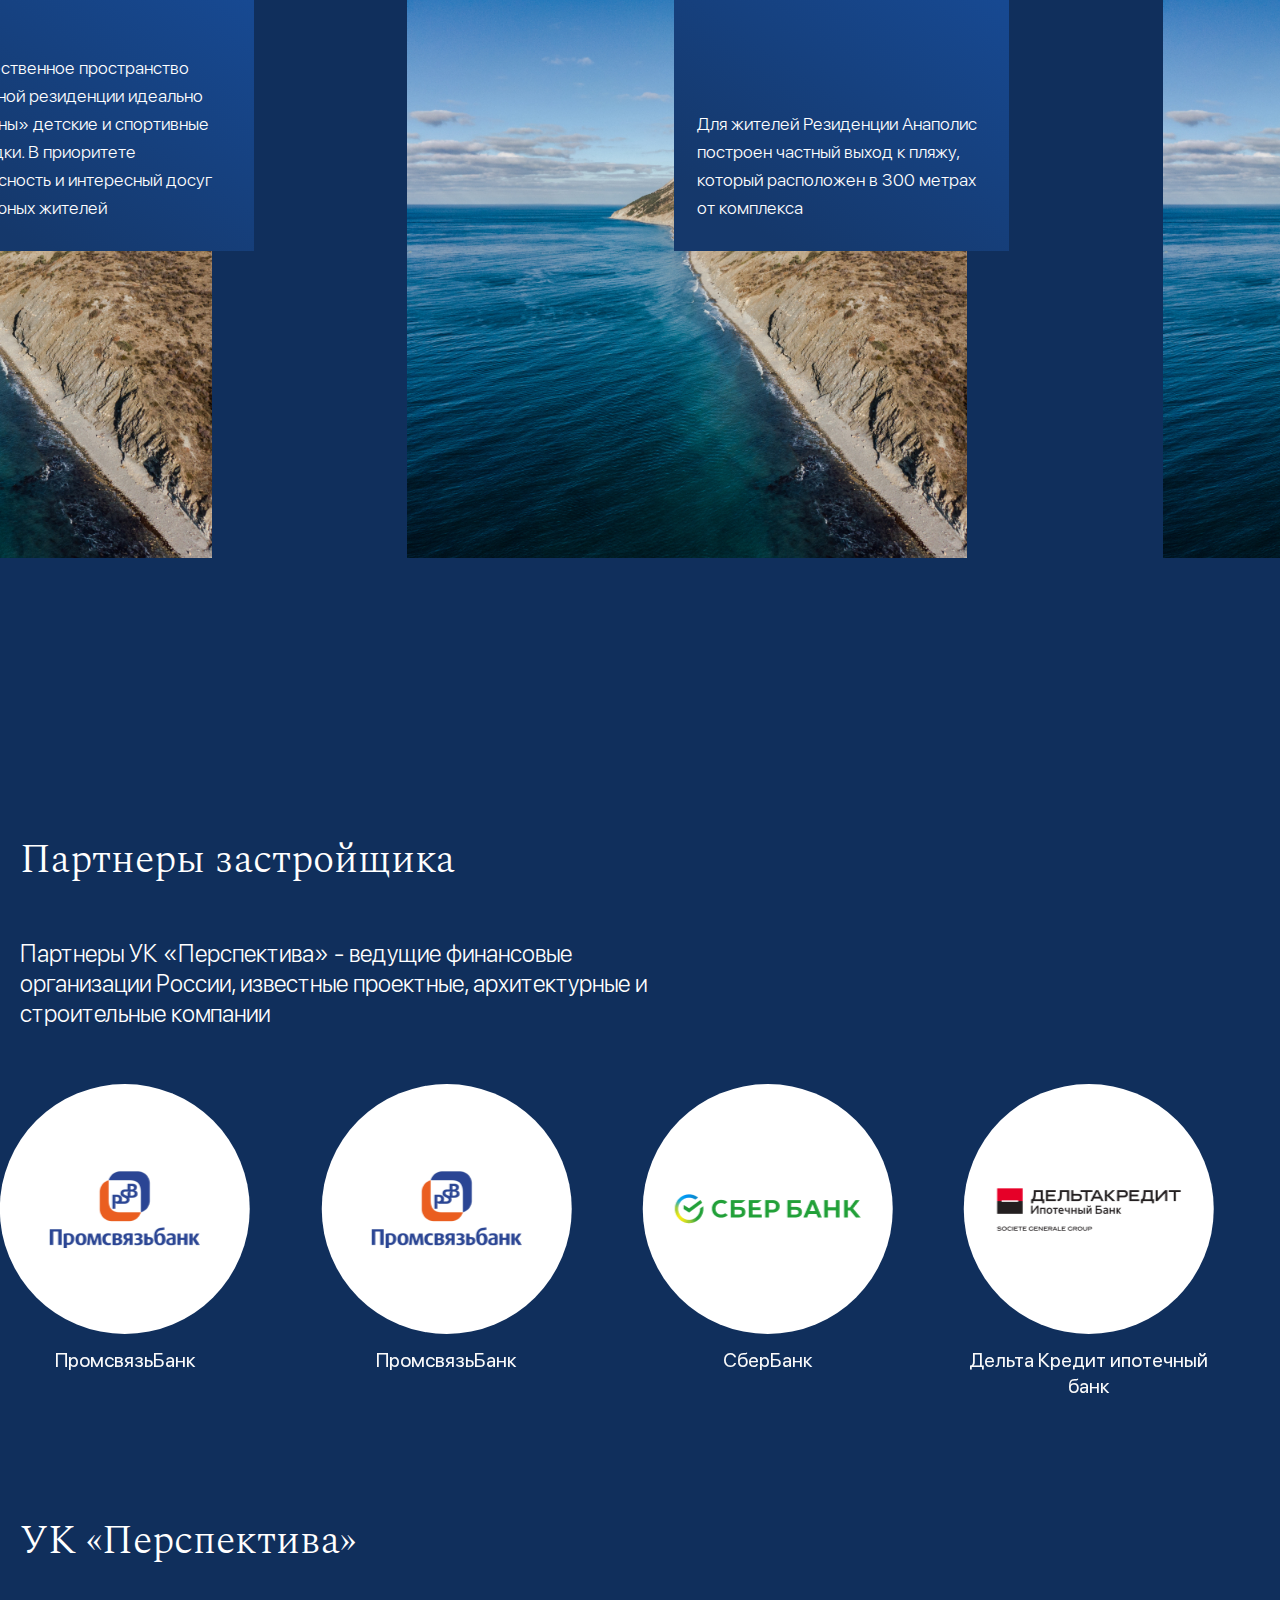
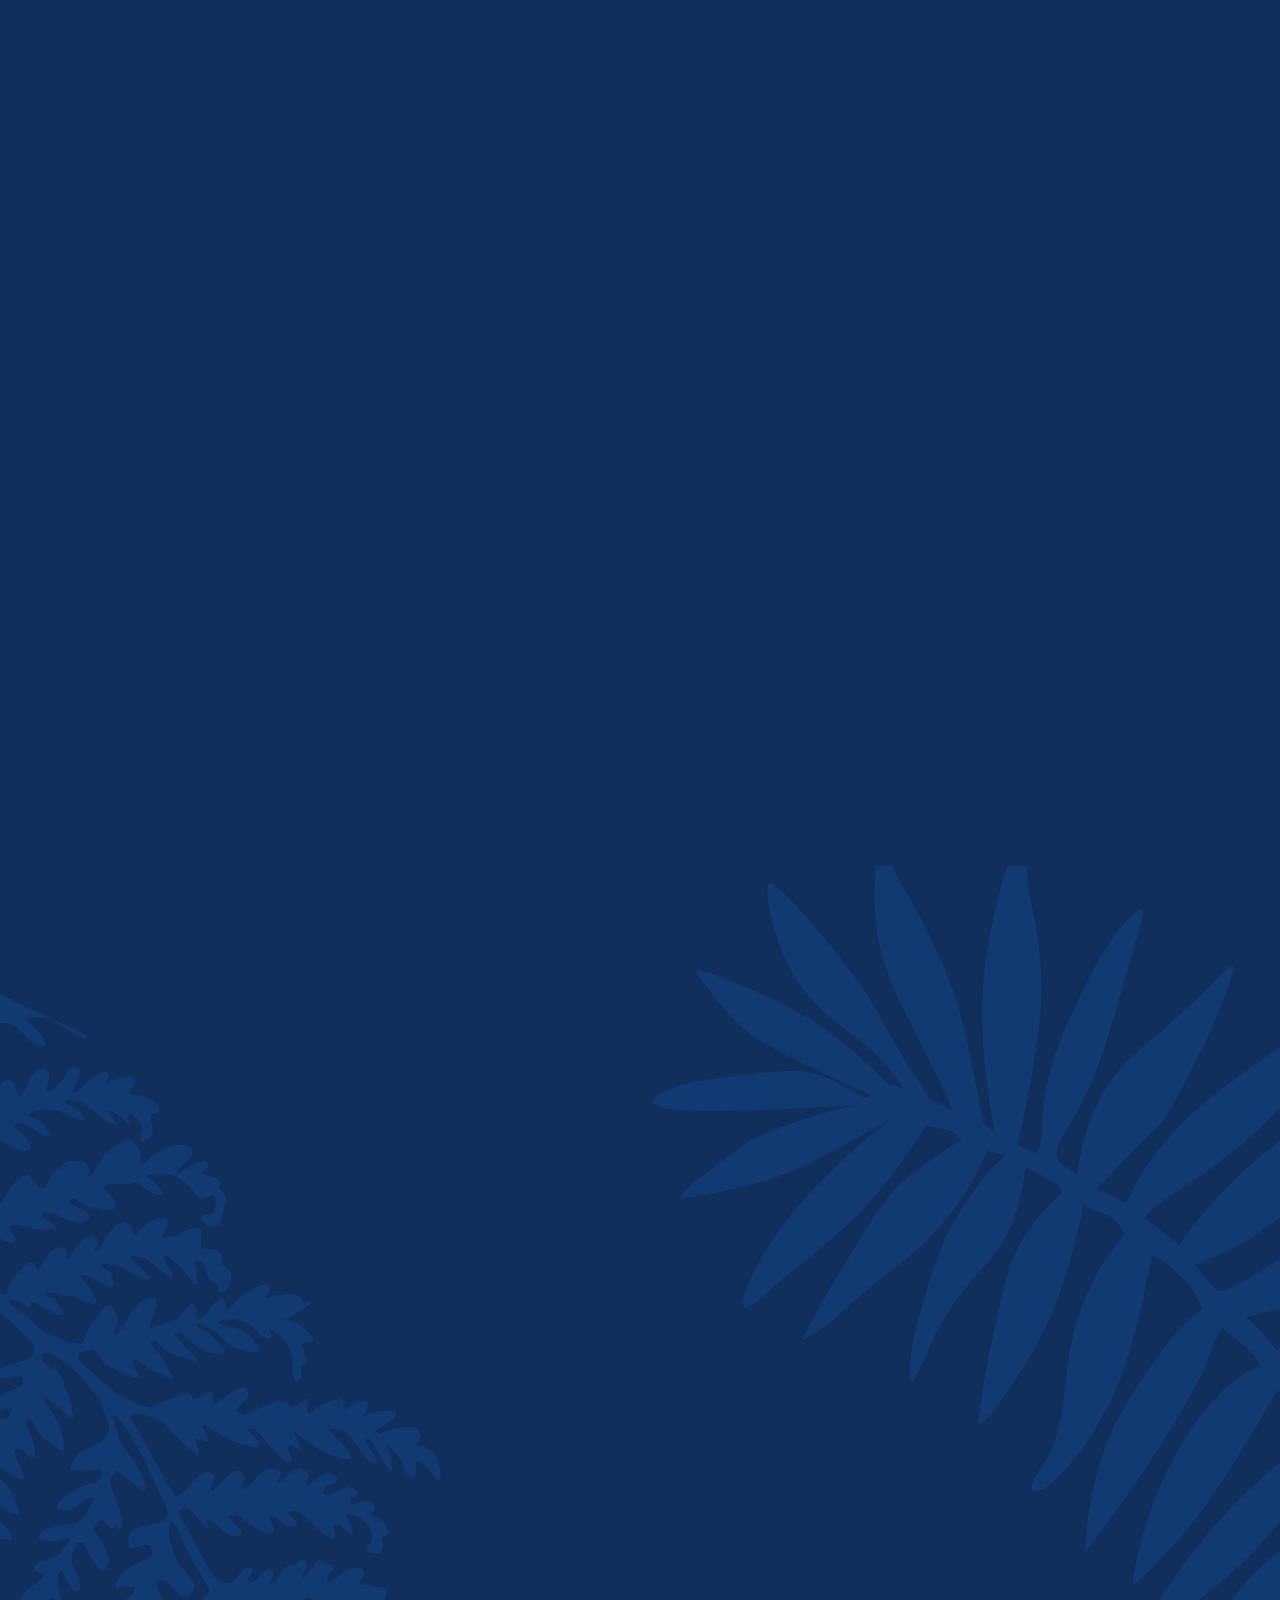
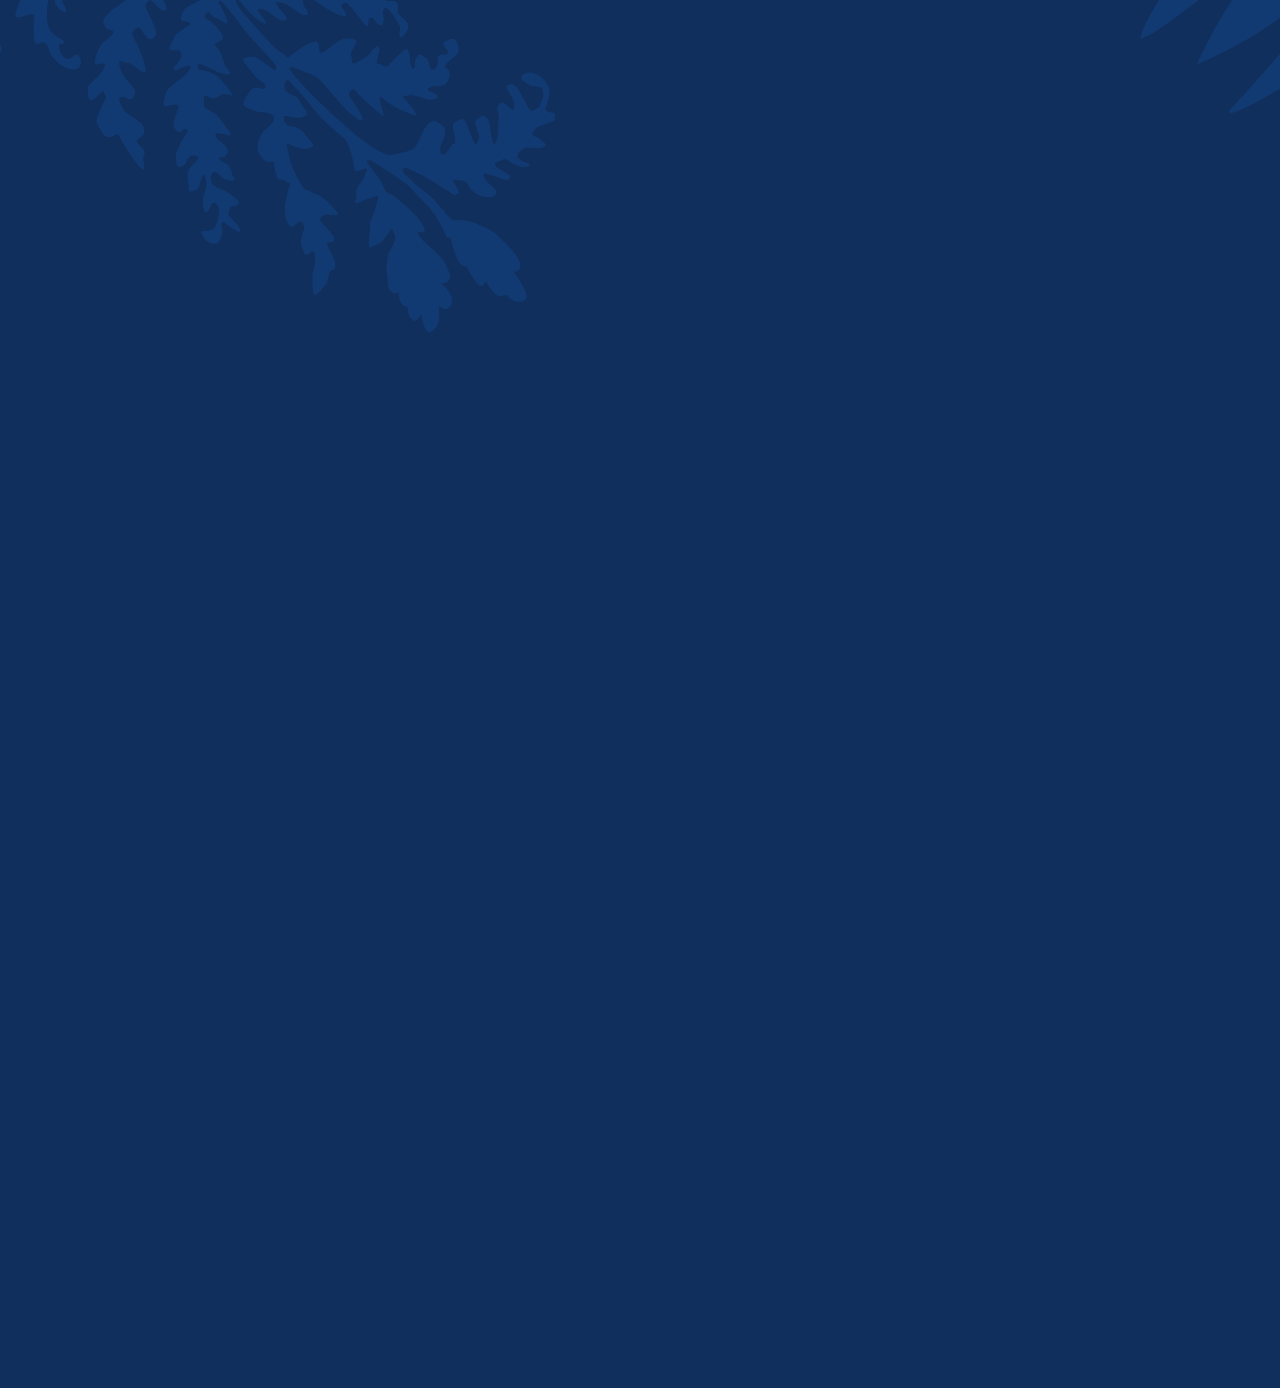
==== commit c57cb7c3: "last update" ====
--- a/about-developer.html
+++ b/about-developer.html
@@ -401,7 +401,7 @@
                         ул. Беловежская, д.4, блок «В», Бизнес-центр «Западные ворота»
                     </p>
                     <div class="perspective__iframe">
-                        <iframe src="https://yandex.ru/map-widget/v1/?um=constructor%3A4cf684eee1b1bfdf1e2c8ae93d8d8442f1b6f8846905915ca71f8c53921a8a90&amp;source=constructor" frameborder="0"></iframe>
+                        <iframe src="https://yandex.ru/map-widget/v1/?um=constructor%3A397723feb64b7f70aa85083801927ffa2a94c62d60ff8c06de072716b235ef42&amp;source=constructor" frameborder="0"></iframe>
                     </div>
                     <div class="perspective__soc">
                         <a href="mailto:info@anapolisdom.ru" class="answer-send__mail">info@anapolisdom.ru</a>
@@ -429,9 +429,9 @@
         </div>
     </div>
 </section>
-<section class="answer-quest anim-newSing">
-    <div class="container">
-        <div class="answer-quest__block">
+<section class="answer-quest ">
+    <div class="container">
+        <div class="answer-quest__block anim-newSing">
             <div class="answer-quest__info">
                 <a href="mailto:info@anapolisdom.ru" class="answer-send__mail">info@anapolisdom.ru</a>
                 <a href="tel:8 (800) 511 32-68 " class="answer-quest__phone">8 (800) 511 32-68</a>
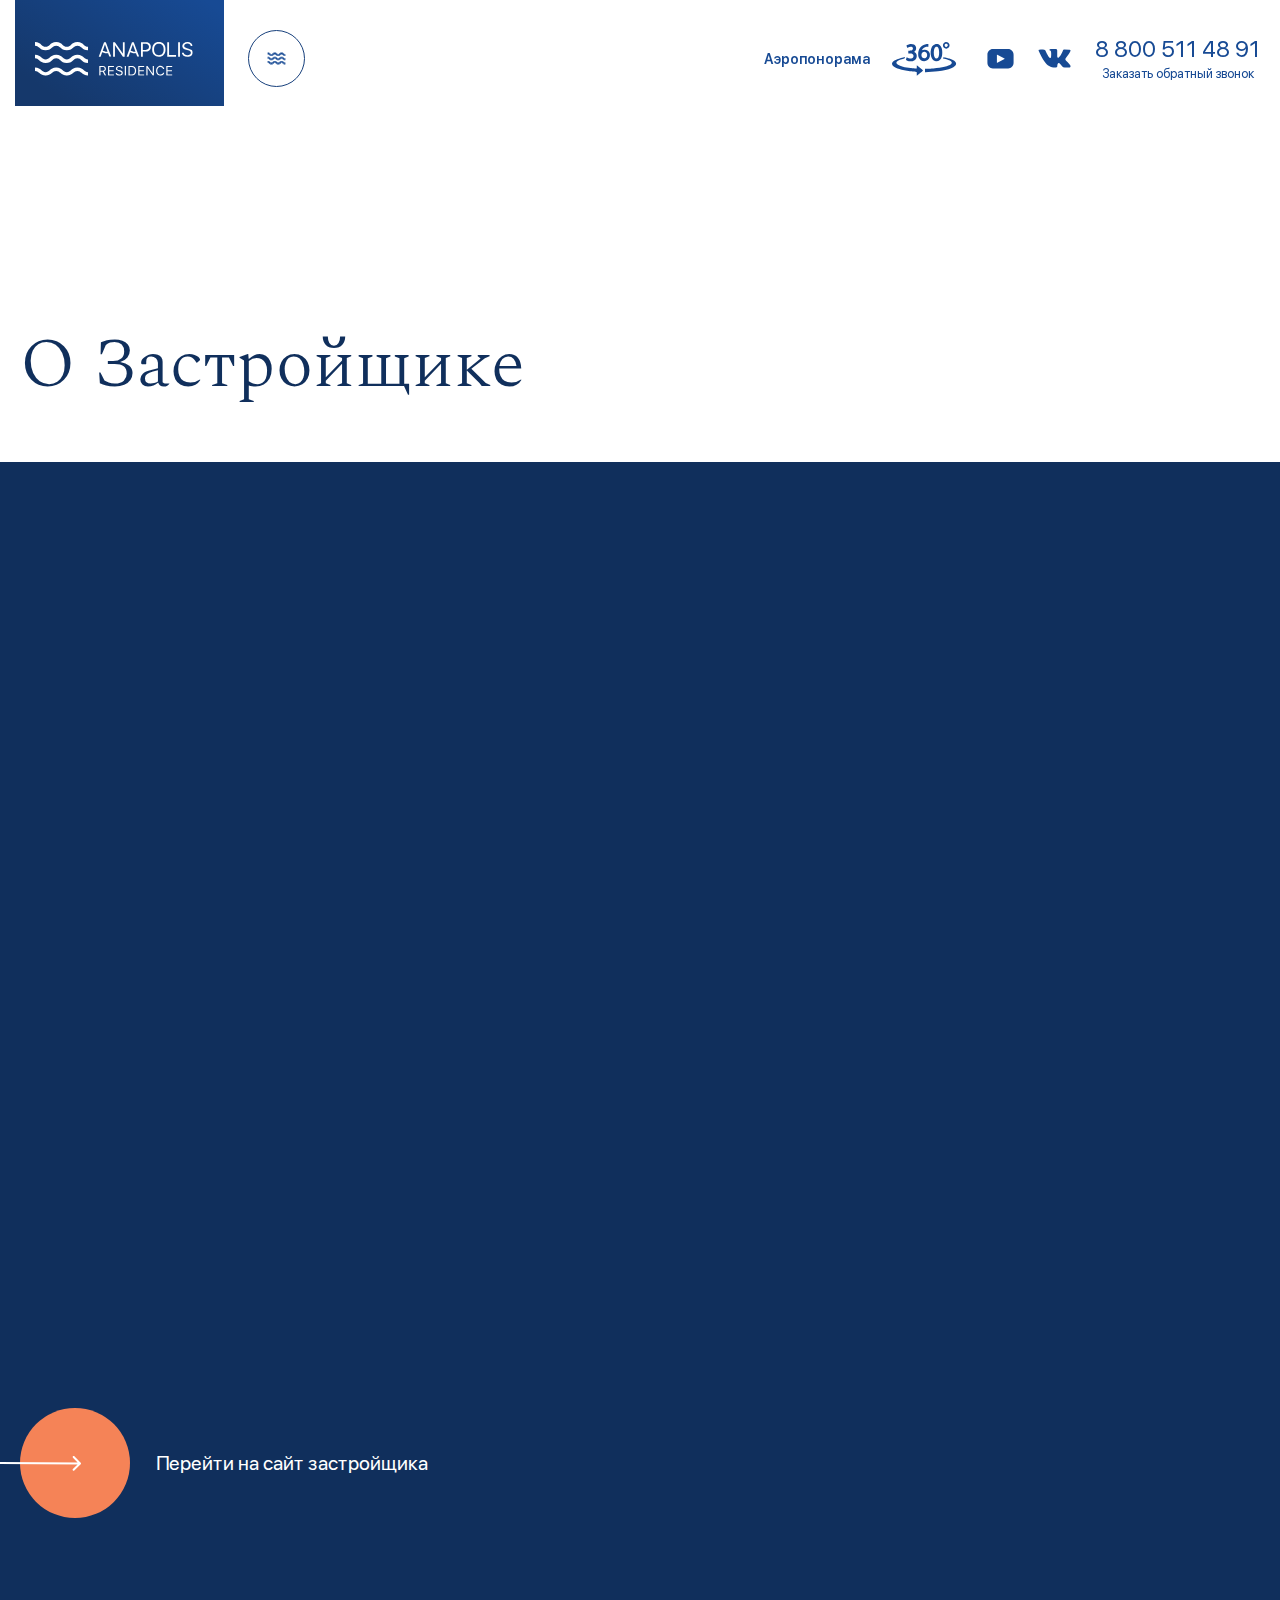
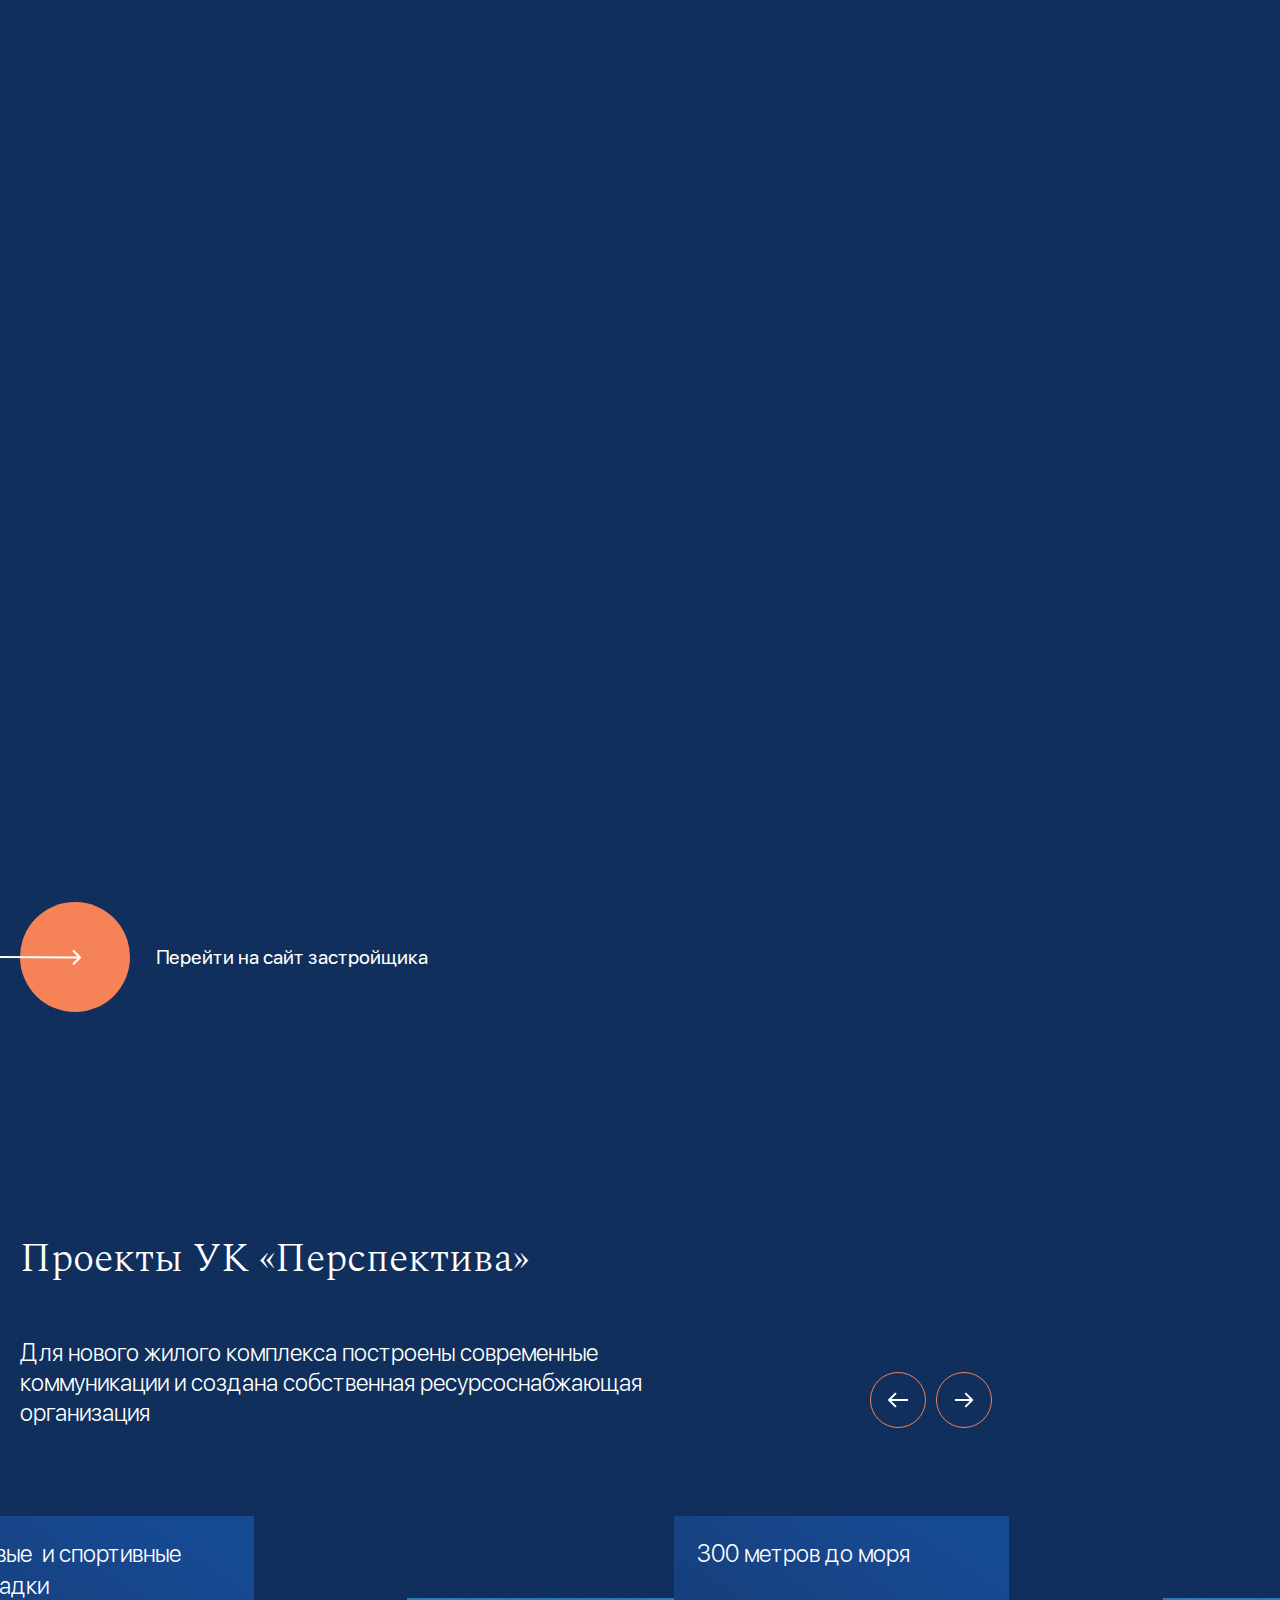
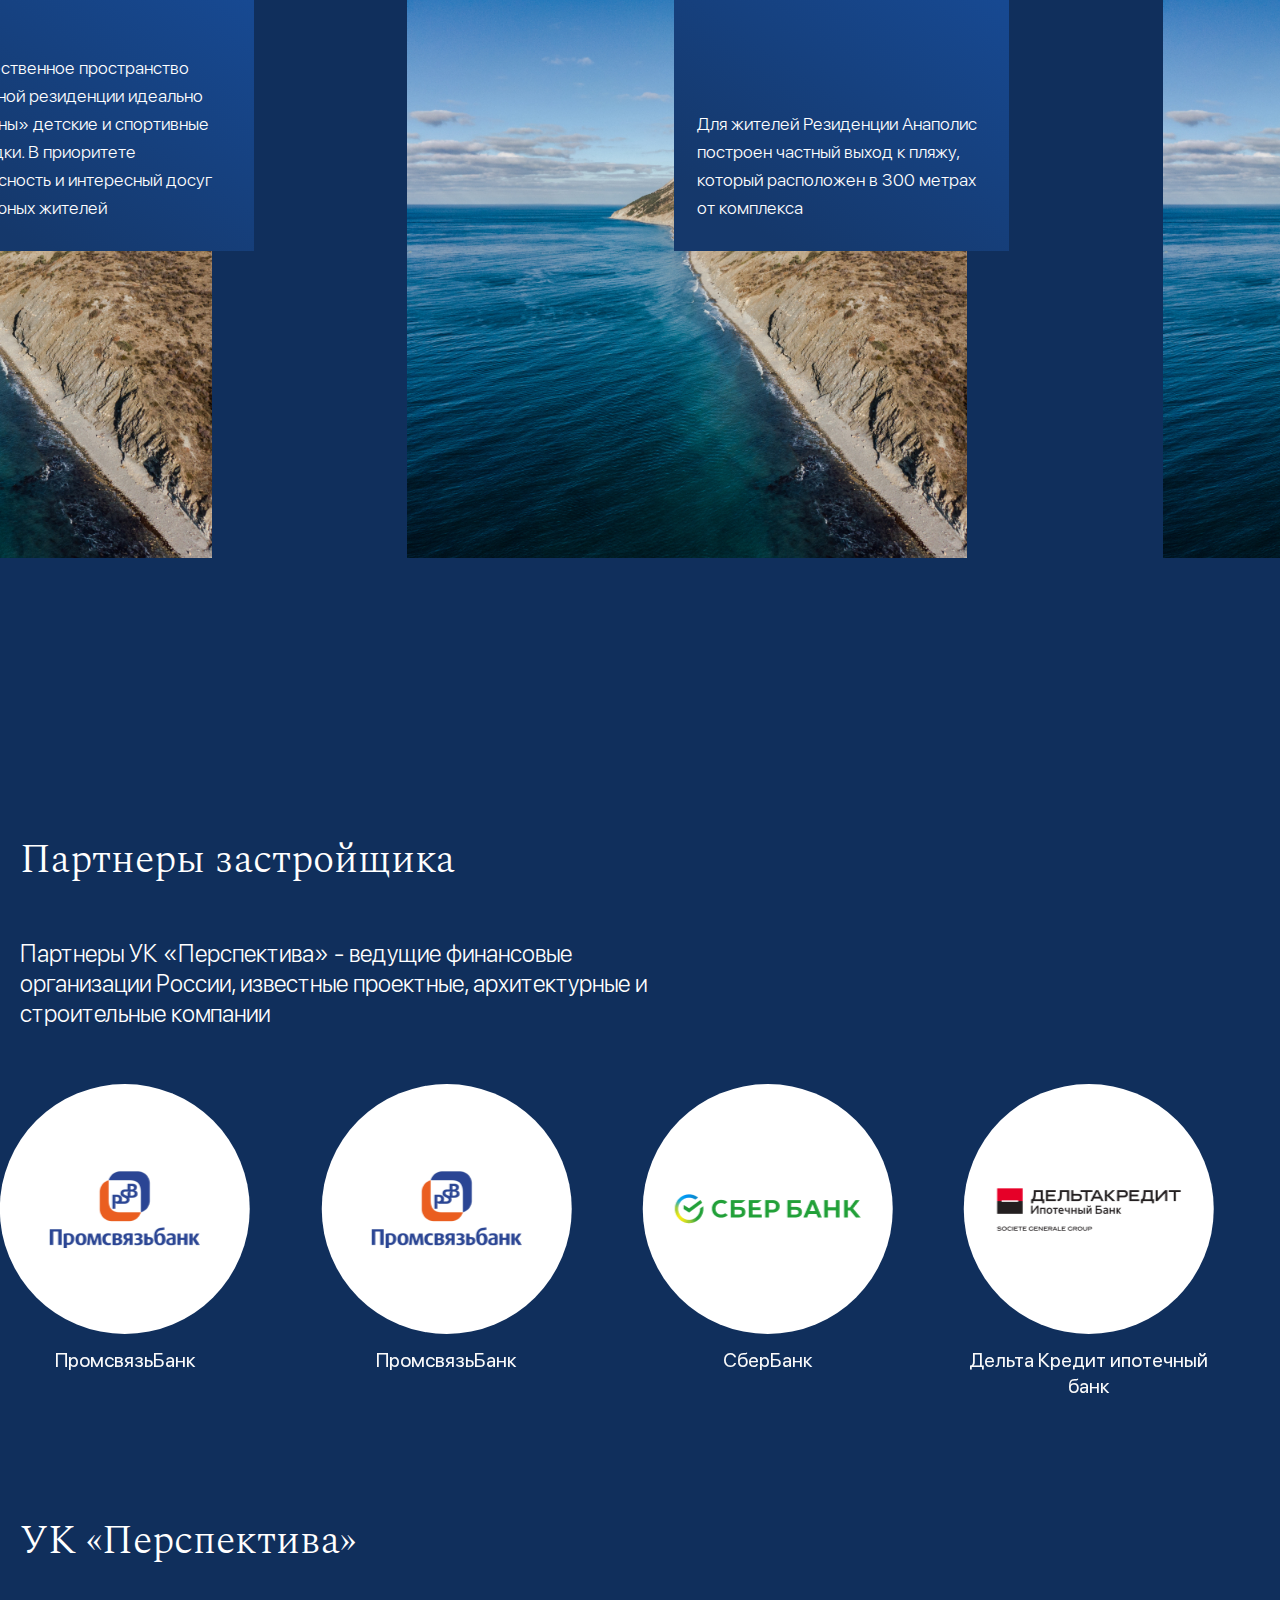
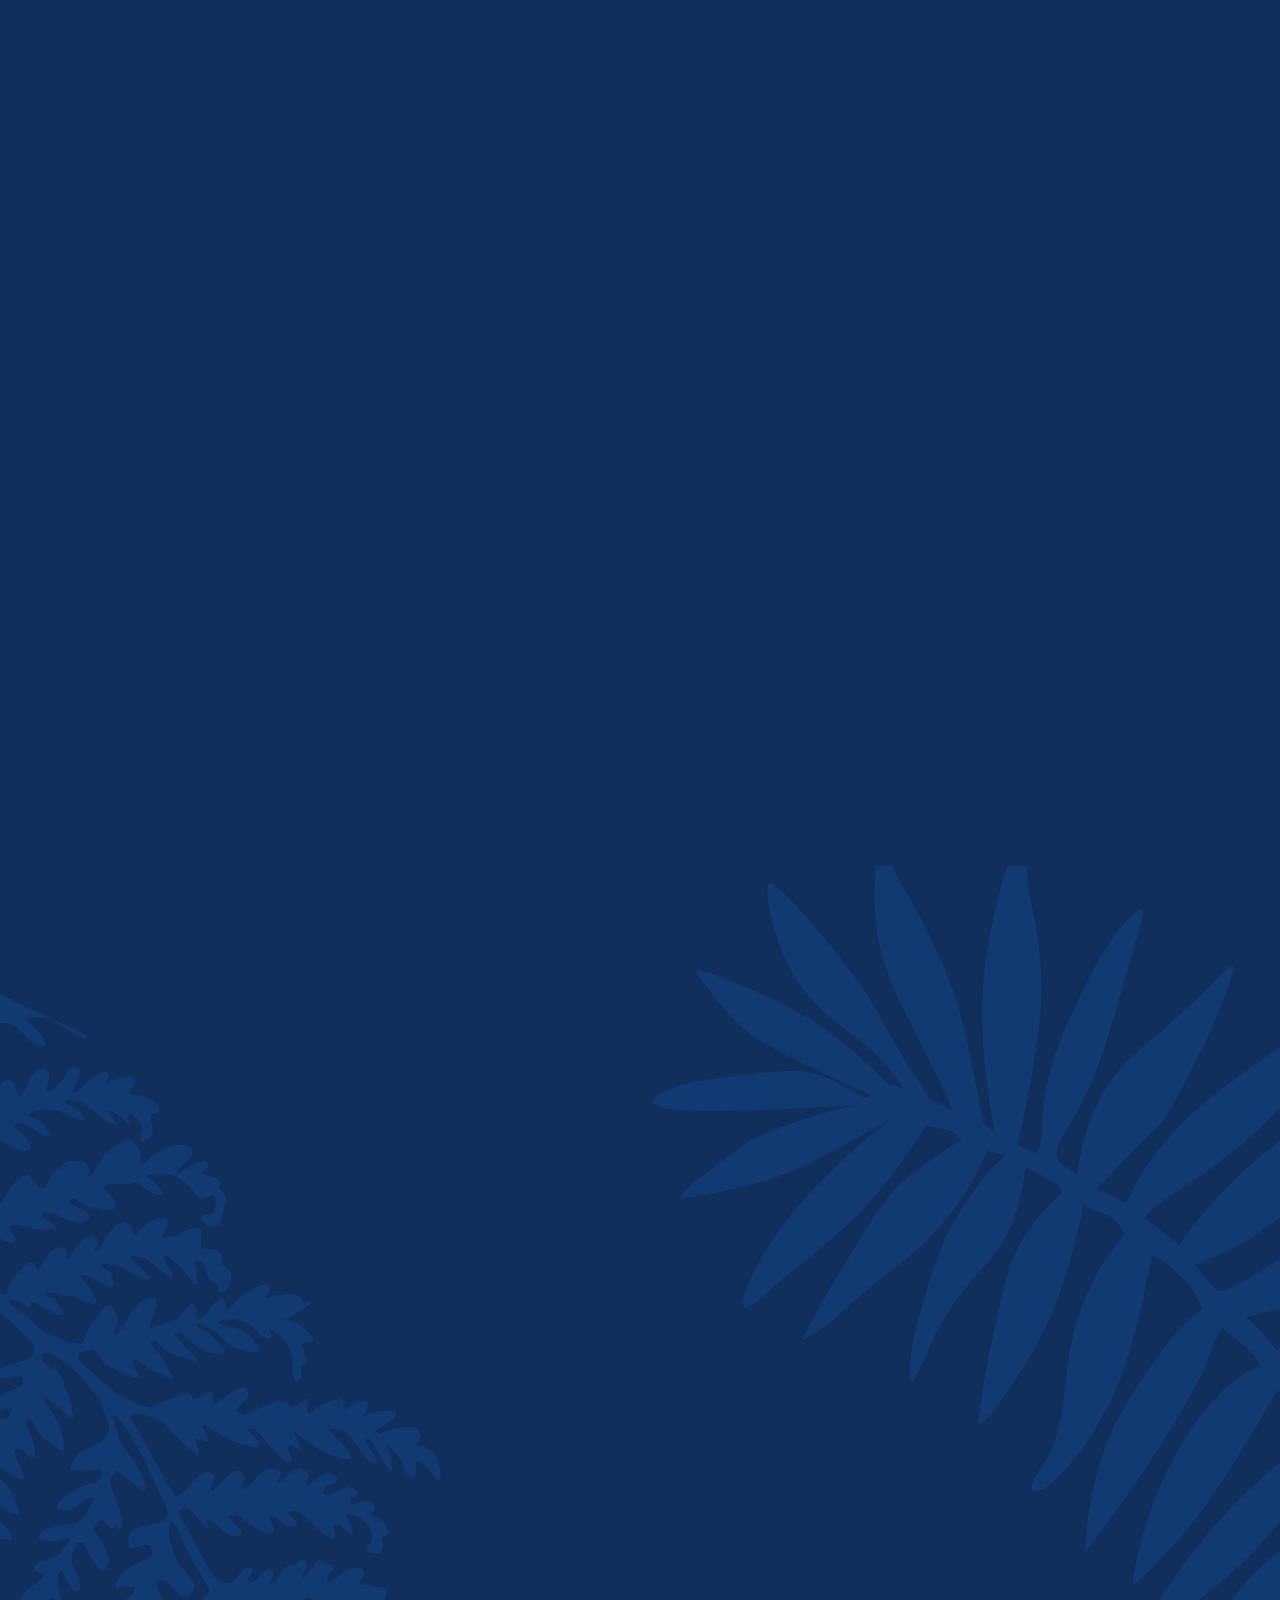
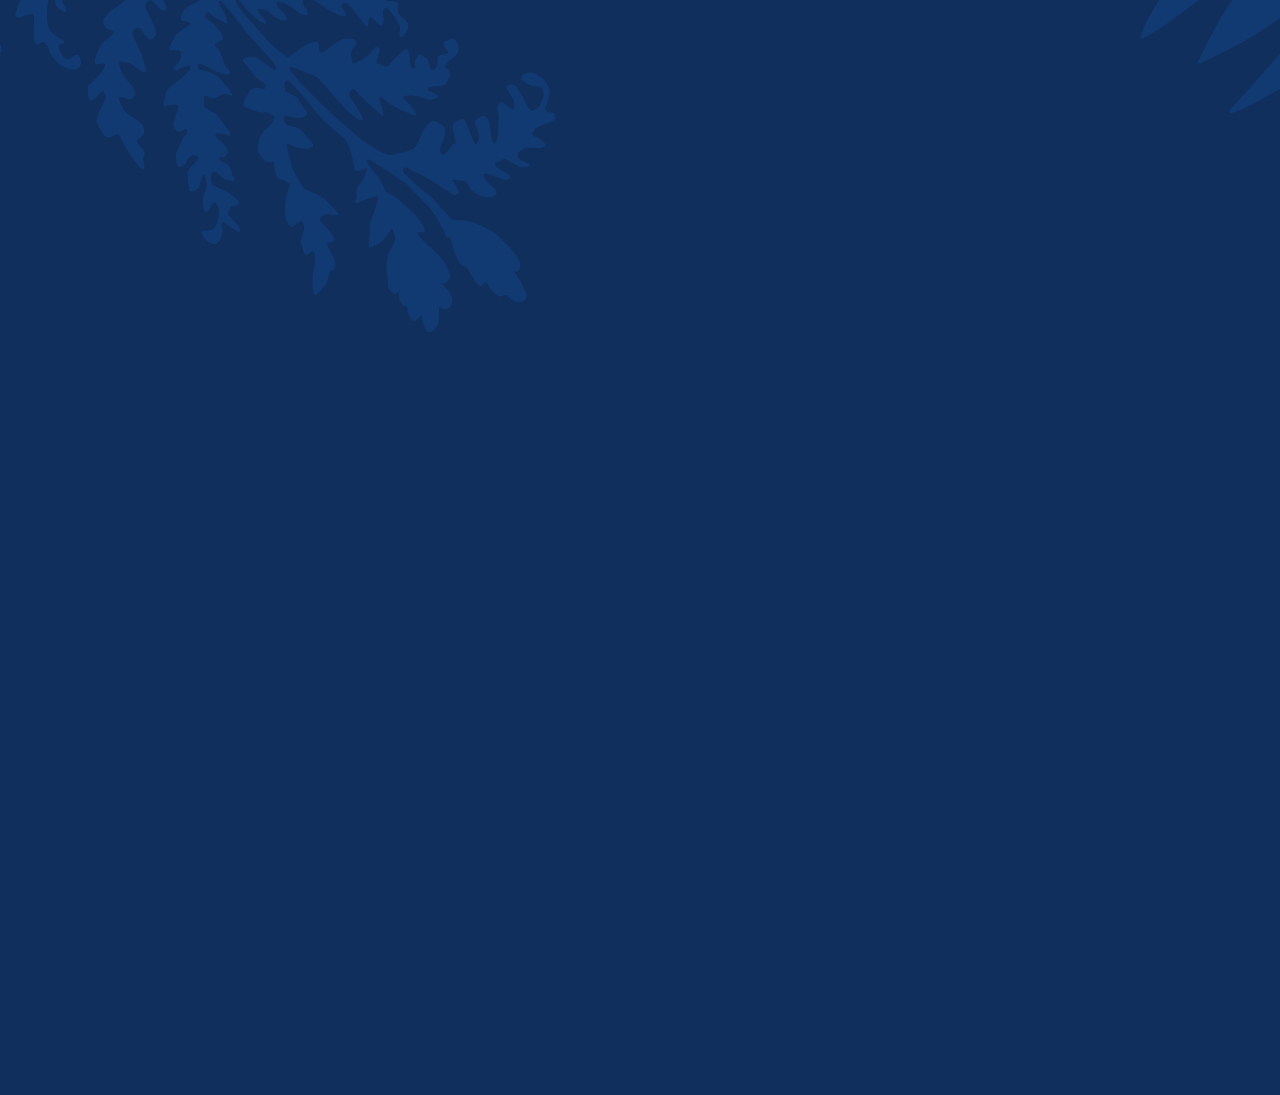
==== commit d2389233: "update all pages" ====
--- a/about-developer.html
+++ b/about-developer.html
@@ -482,9 +482,9 @@
         </div>
     </div>
 </section>
-<footer class="section-margin">
-    <div class="container-foot anim-newSing">
-        <div class="container-main">
+<footer>
+    <div class="container-foot ">
+        <div class="container-main anim-newSing">
             <div class="footer__logo">
                 <a href="#"><img src="assets/img/logo.svg" alt="iamge"></a>
                 <span>© 2023 ООО СЗ "Новый Лазурит",</span>
@@ -507,7 +507,7 @@
                 </ul>
             </div>
         </div>
-        <div class="footer__text">
+        <div class="footer__text anim-newSing">
             <p>
                 Общие положения: Настоящая политика обработки персональных данных составлена в соответствии с
                 требованиями Федерального закона от 27.07.2006. №152-ФЗ «О персональных данных» (далее - Закон о
@@ -526,7 +526,7 @@
                 данных.
             </p>
         </div>
-        <div class="footer__under">
+        <div class="footer__under anim-newSing">
             <div class="footer__politic">
                 <p>
                     <b>© 2008 – 2023 ЖК Анаполис</b>, все права защищены <br>
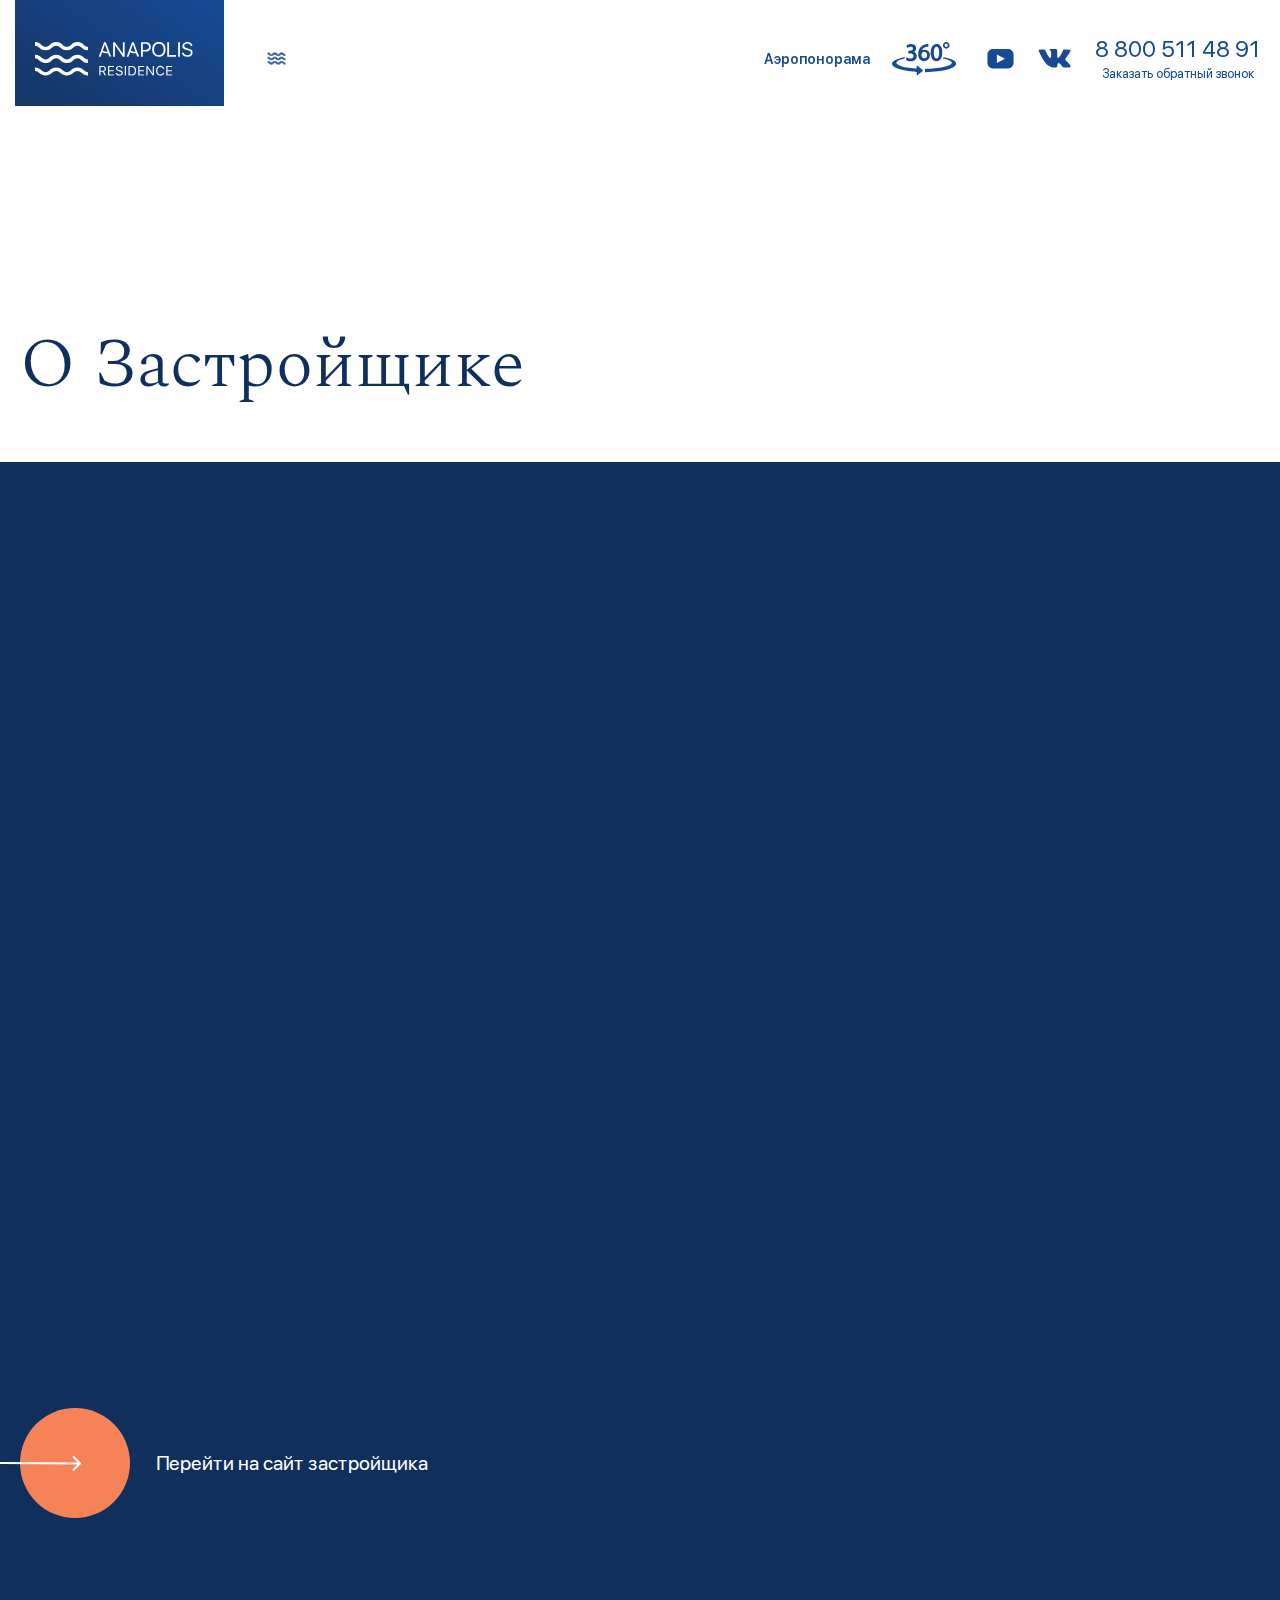
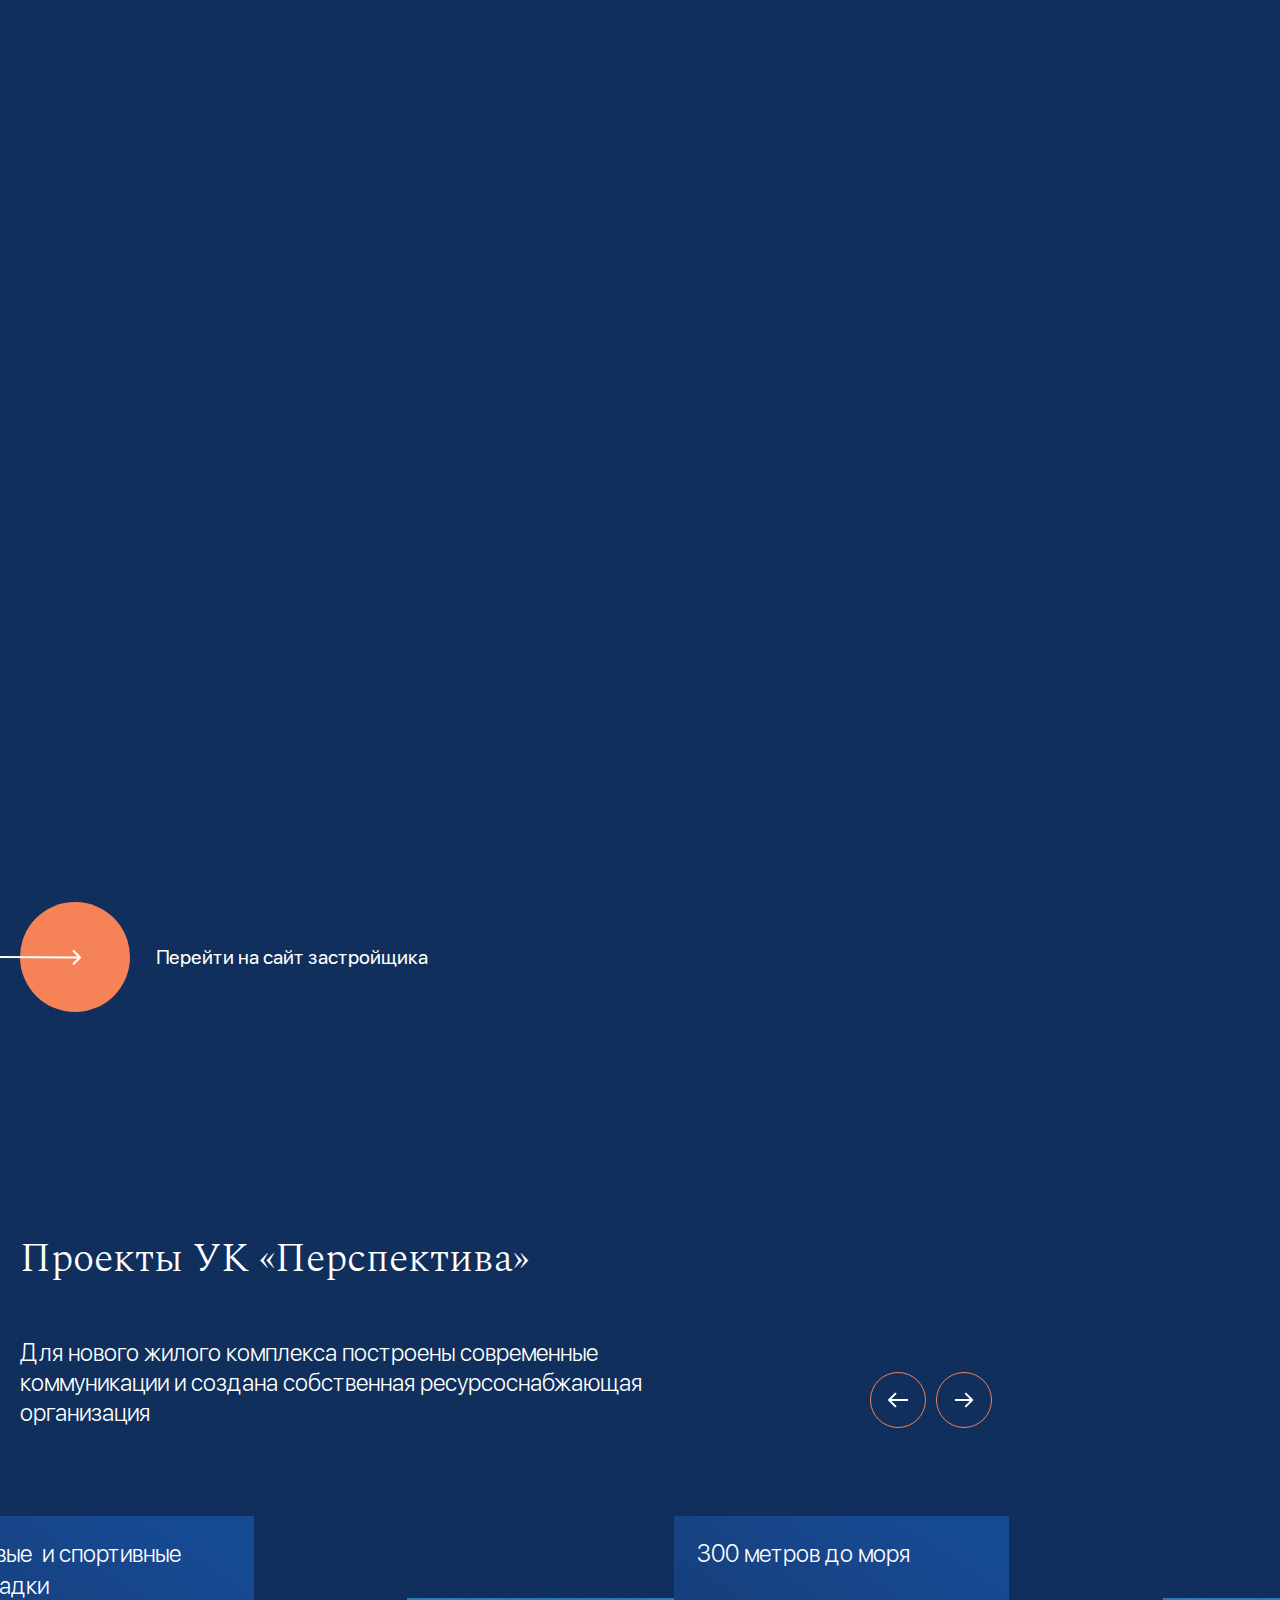
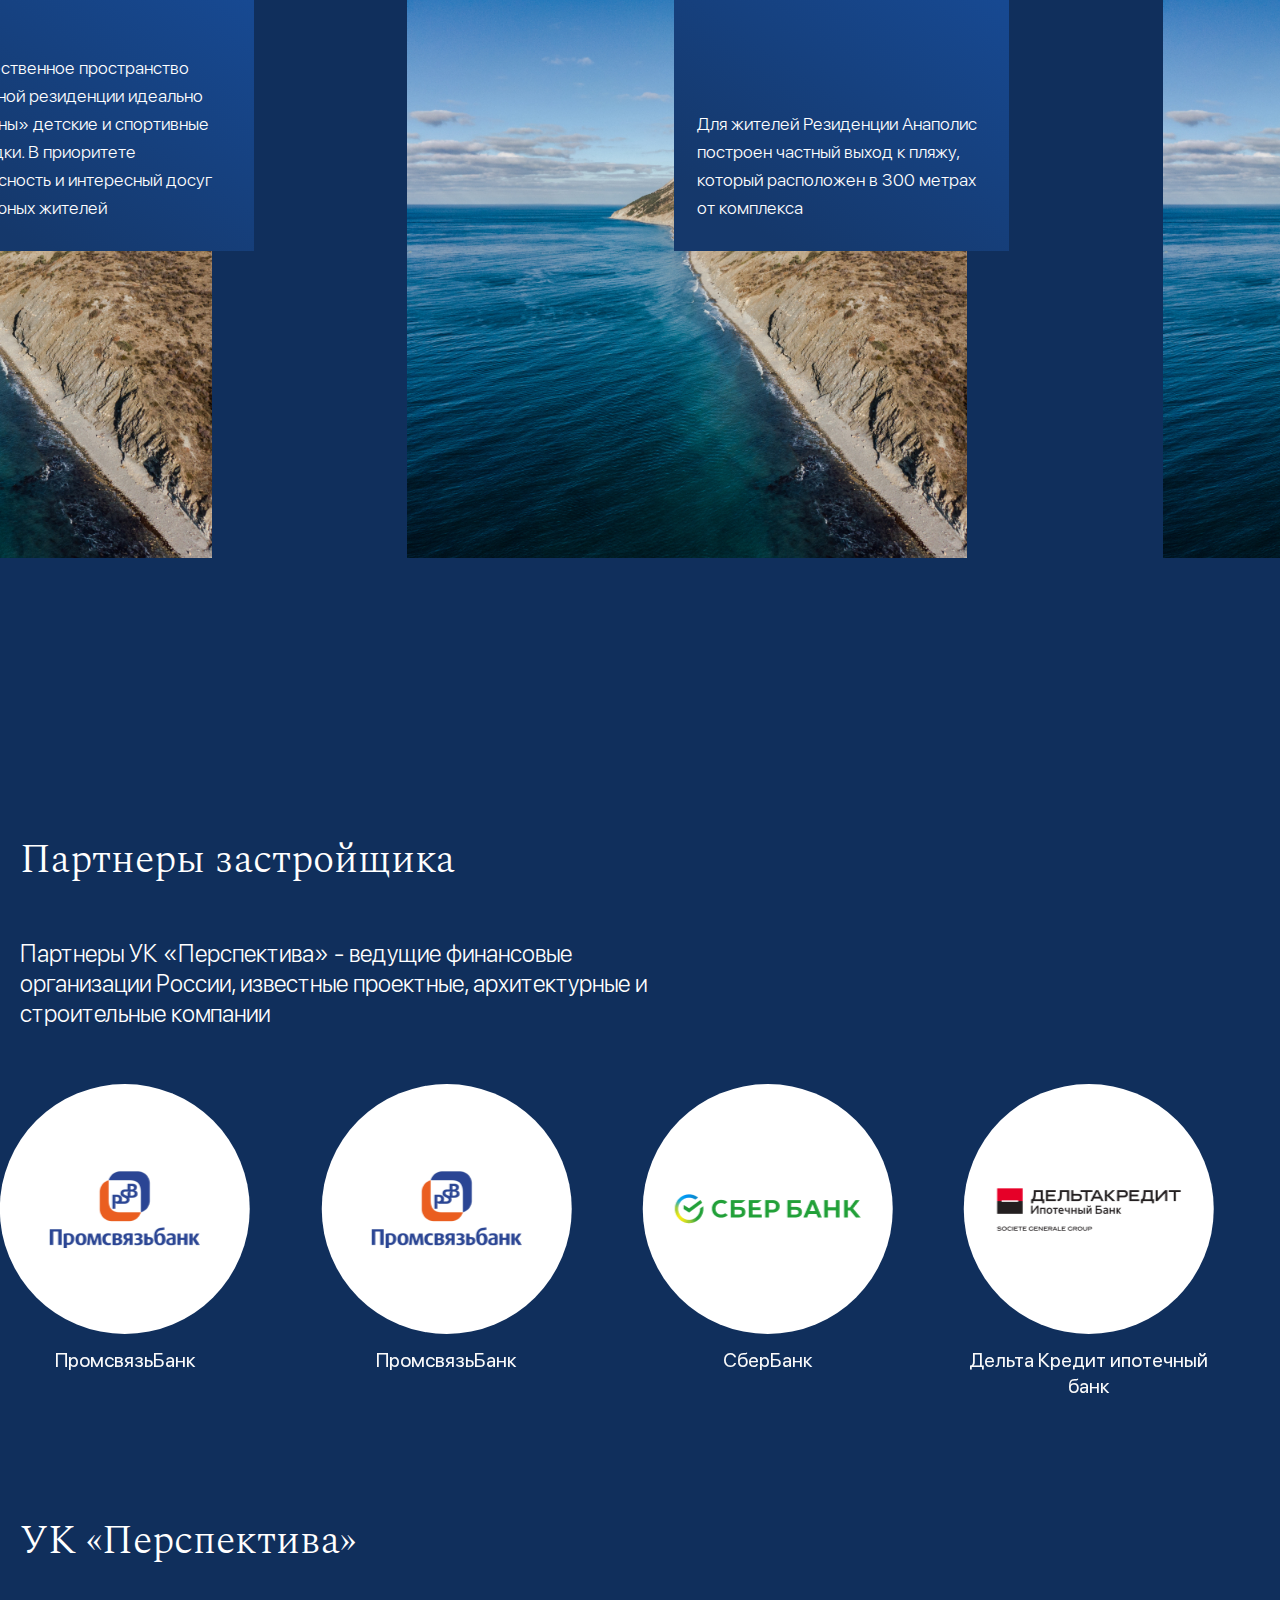
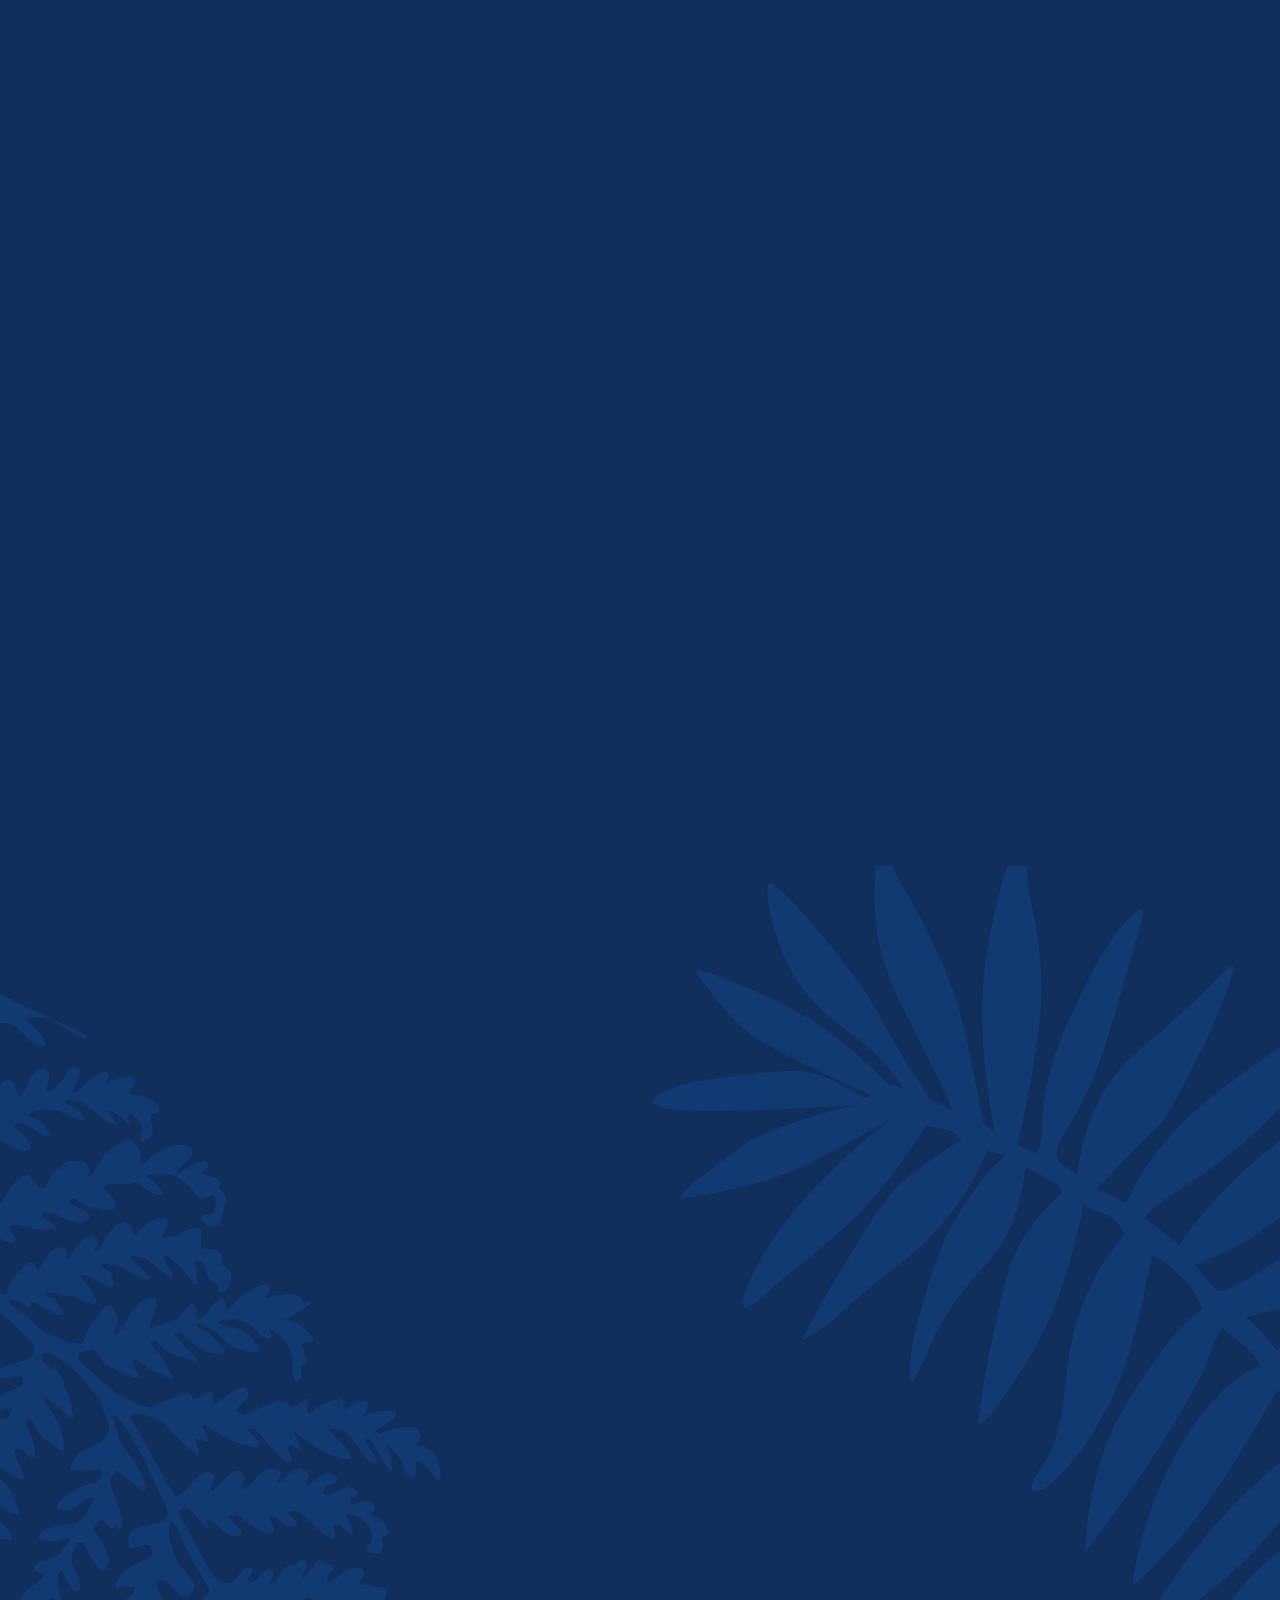
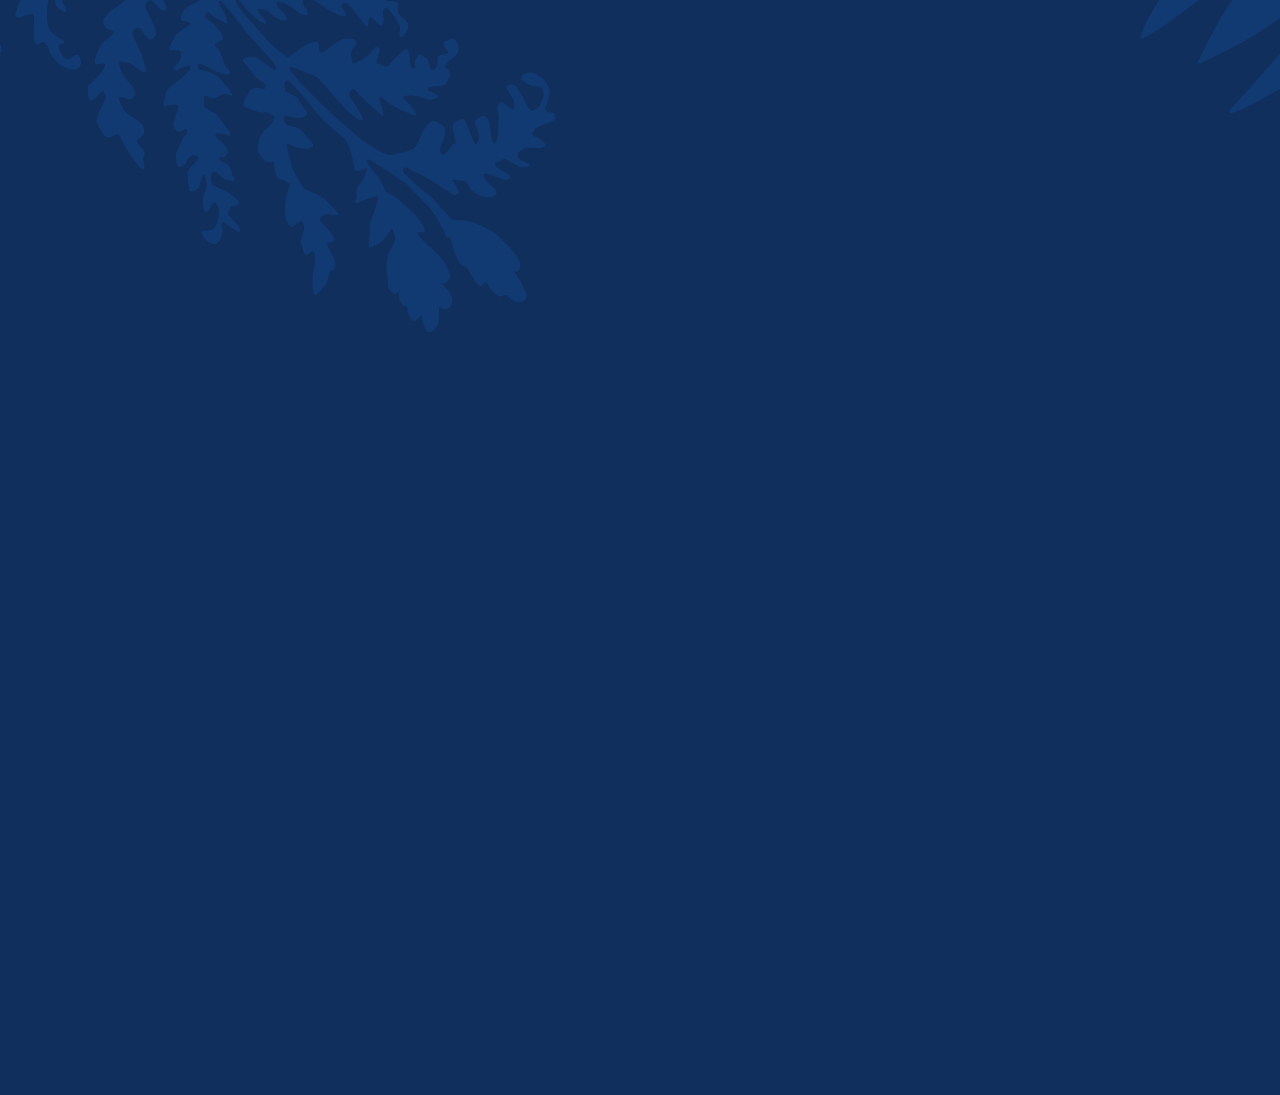
==== commit 71e224de: "add popup all pages" ====
--- a/about-developer.html
+++ b/about-developer.html
@@ -14,7 +14,7 @@
         <a href="#" class="header__logo">
             <img src="assets/img/logo.svg" alt="logo">
         </a>
-        <div class="open-menu">
+        <div class="open-menu onle-home">
             <img src="assets/img/open-menu.svg" alt="icon">
             <span></span>
             <span></span>
@@ -48,7 +48,7 @@
             </a>
             <div class="request-call">
                 <a href="tel:8 800 511 48 91" class="header__phone">8 800 511 48 91</a>
-                <a href="#" class="request-call__back">Заказать обратный звонок</a>
+                <a href="javascript:;" data-val="modal" class="open_modal request-call__back">Заказать обратный звонок</a>
             </div>
         </div>
     </div>
@@ -248,7 +248,6 @@
         </div>
     </div>
 </section>
-
 <section>
     <div class="container">
         <div class="pective-gement">
@@ -324,7 +323,6 @@
         </div>
     </div>
 </section>
-
 <section class="dev-partners__marg">
     <div class="container">
         <div class="pective-gement__title">
@@ -540,6 +538,43 @@
 </footer>
 <div class="scrollup"></div>
 
+<div id="modal" class="modal">
+    <div class="modal-content">
+        <div class="modal-reg">
+            <div class="close"></div>
+            <div class="modal-reg__title">
+                <p>Квартиры в 1 и 2 втором строении проданы. </p>
+                <h3>Свяжитесь со мной</h3>
+                <p>Оставьте контакты и узнайте первыми</p>
+            </div>
+            <form>
+                <div class="modal-form">
+                    <div class="modal__inp">
+                        <small>Имя</small>
+                        <label>
+                            <input type="text" name="name">
+                        </label>
+                    </div>
+                    <div class="modal__inp">
+                        <small>Телефон</small>
+                        <label>
+                            <input type="text" name='tel' placeholder="+7" pattern="\+7 \(\d{3}\)-\d{3}-\d{2}-\d{2}"
+                                   class="phone">
+                        </label>
+                    </div>
+                    <div class="modal__checked">
+                        <label class="checkcontainer">
+                            <input type="checkbox" checked>
+                            <span class="checkmark"></span>
+                            <small>Согласен с правилами обработки <a href="#">персональных данных</a></small>
+                        </label>
+                    </div>
+                    <button type="submit" class="btn">Отправить заявку</button>
+                </div>
+            </form>
+        </div>
+    </div>
+</div>
 
 <script src="assets/js/jquery-3.6.4.js"></script>
 <script src="assets/js/jquery.fancybox.js"></script>
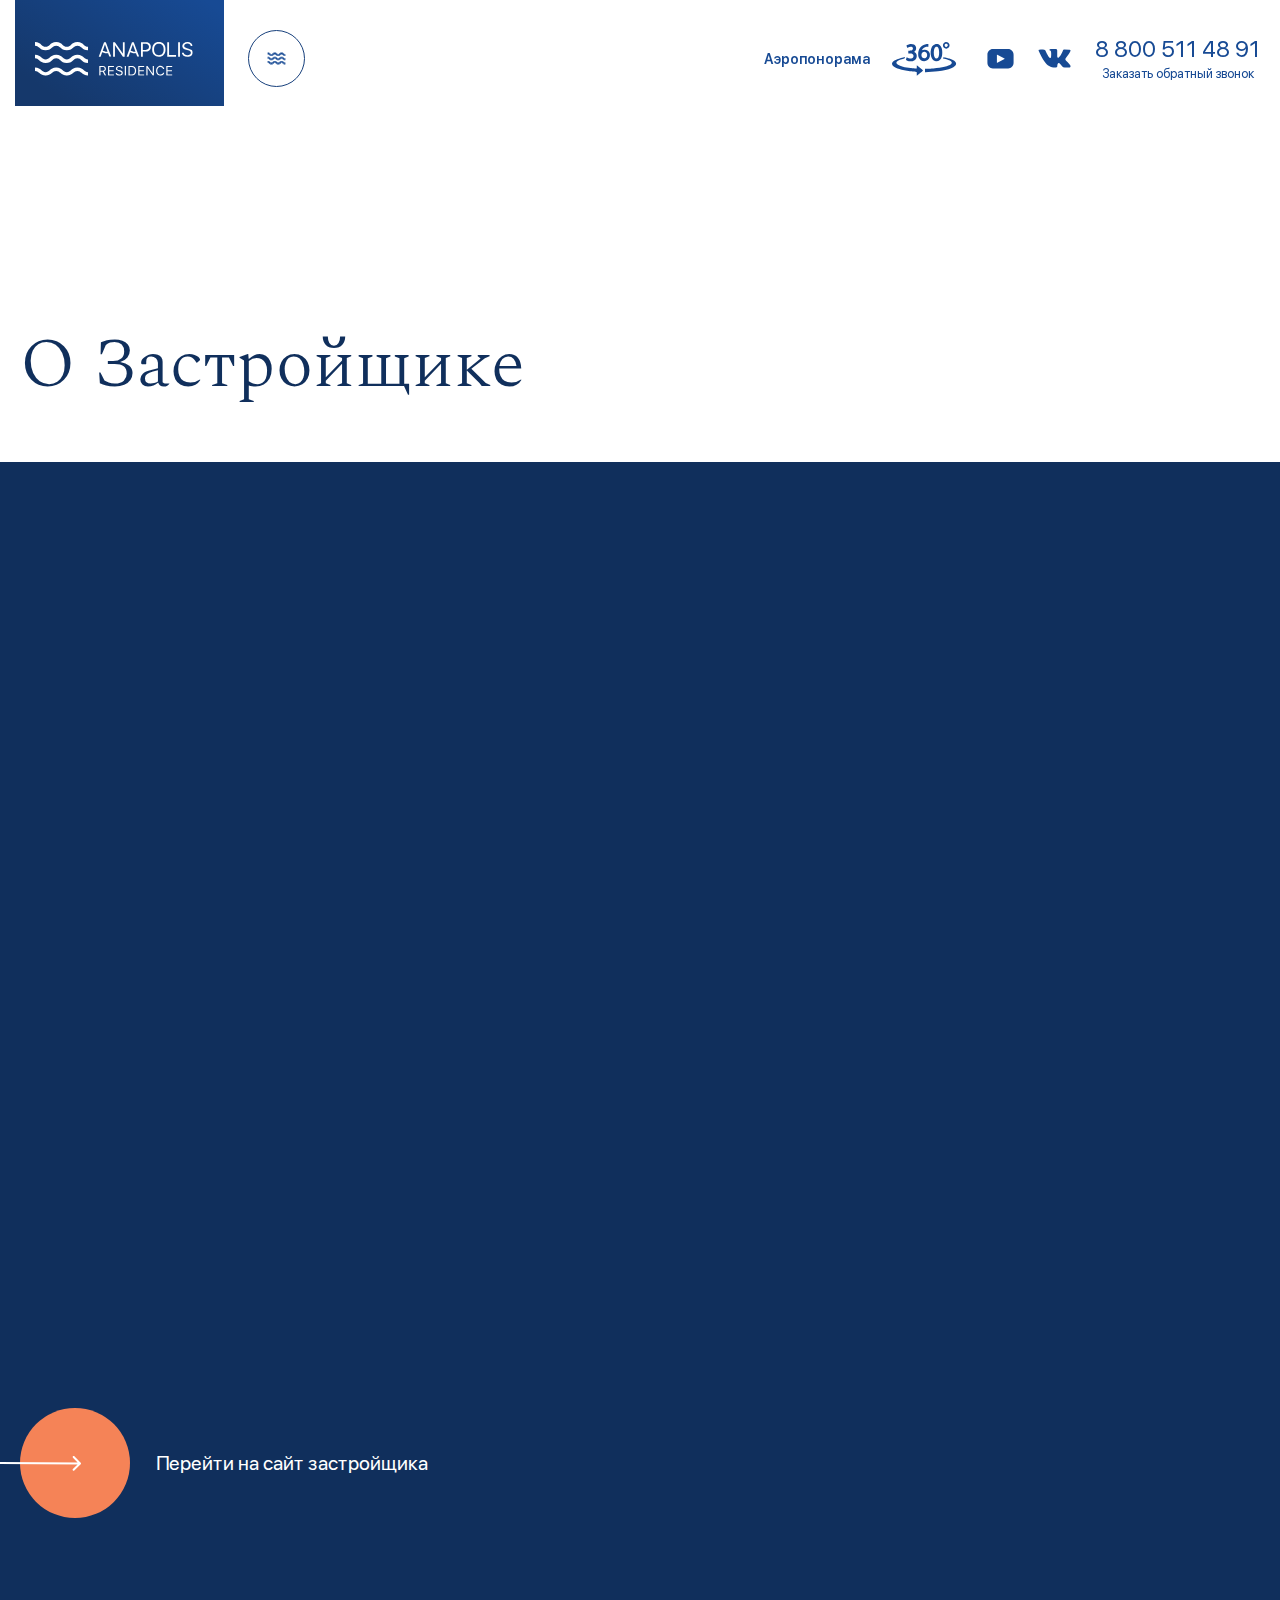
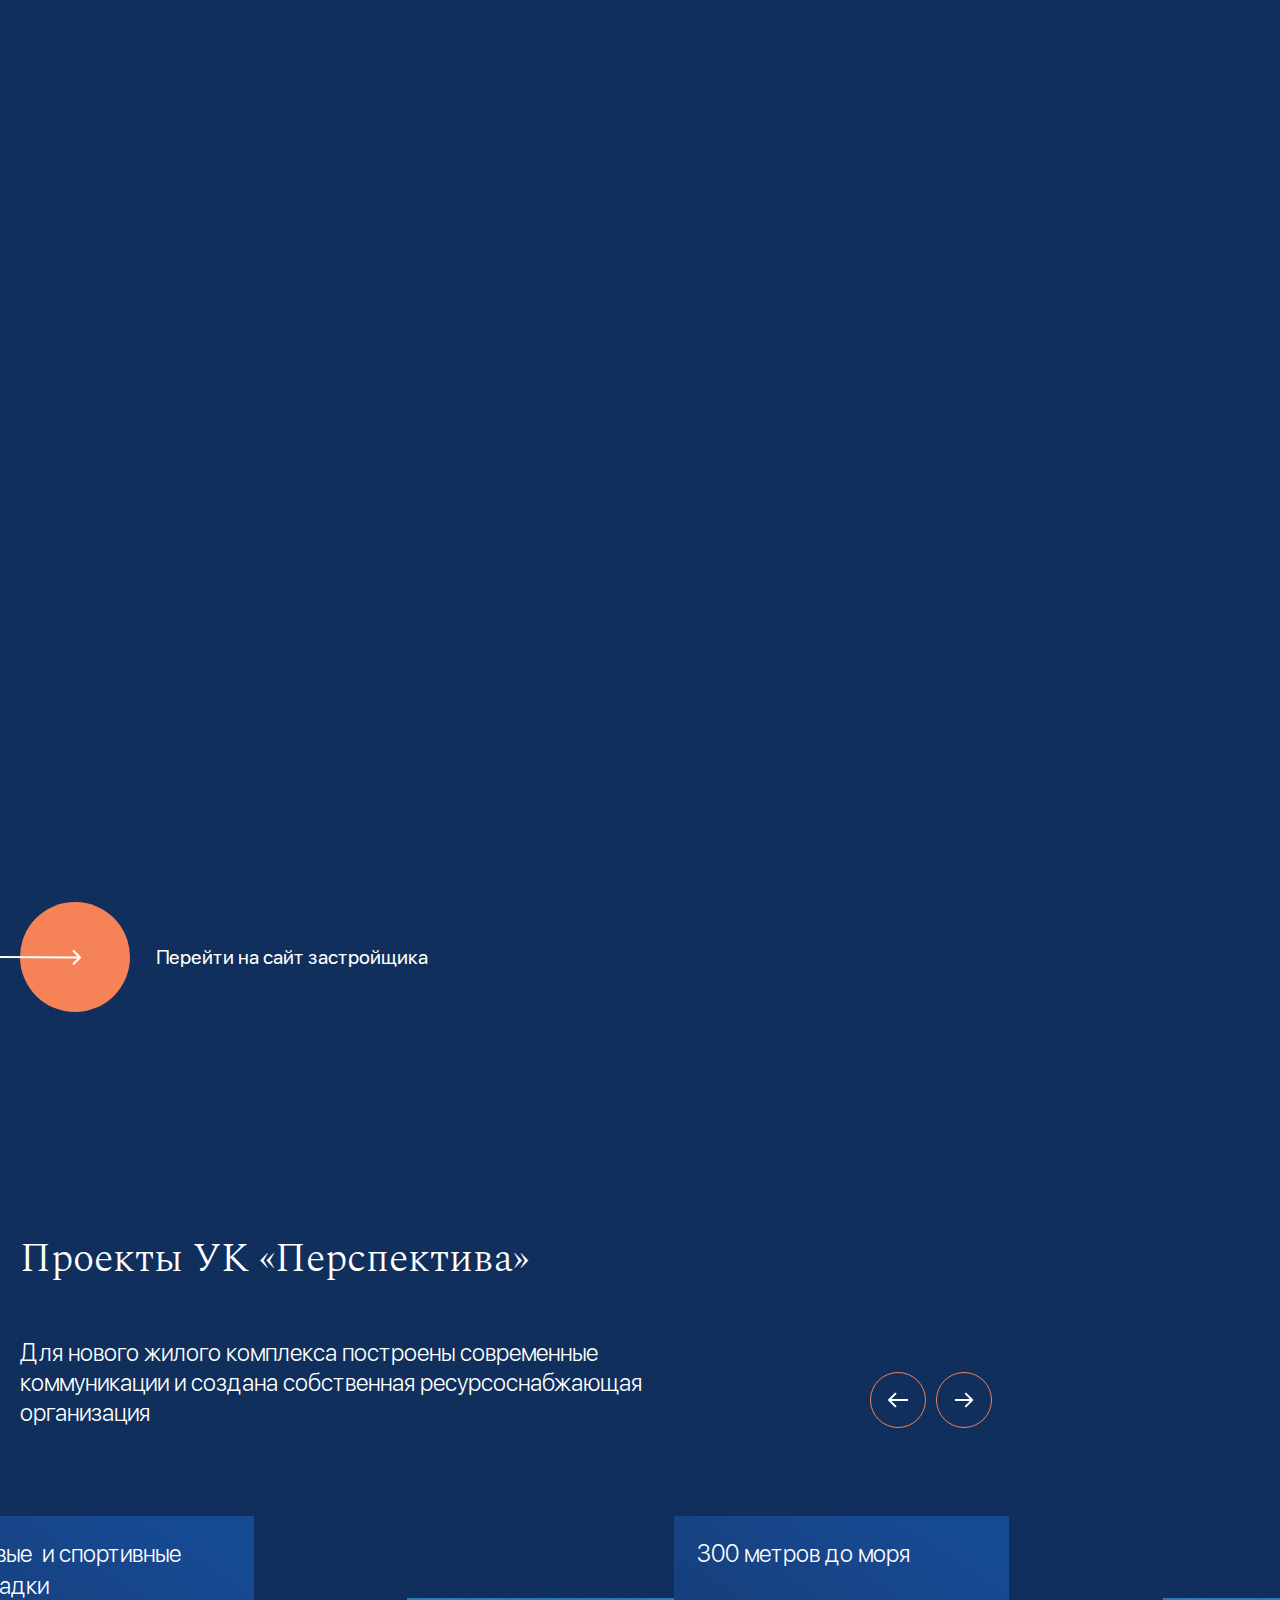
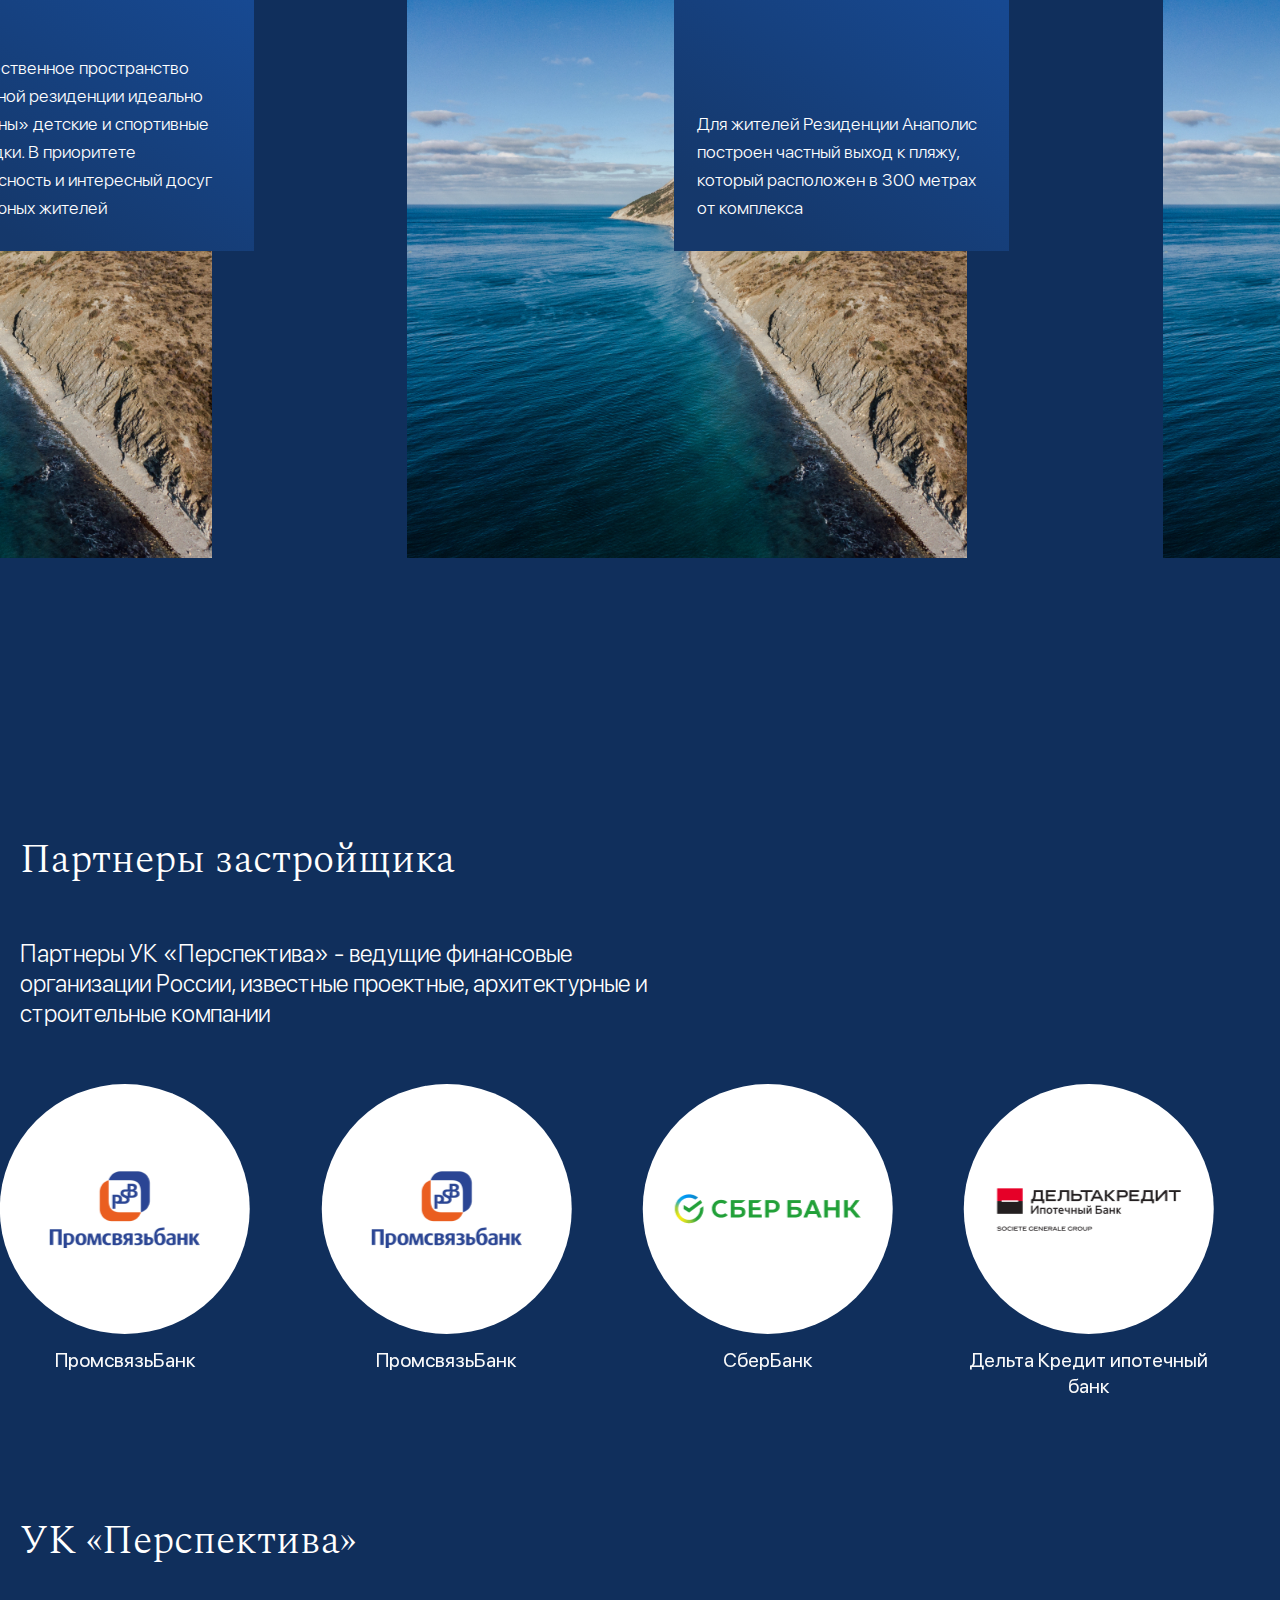
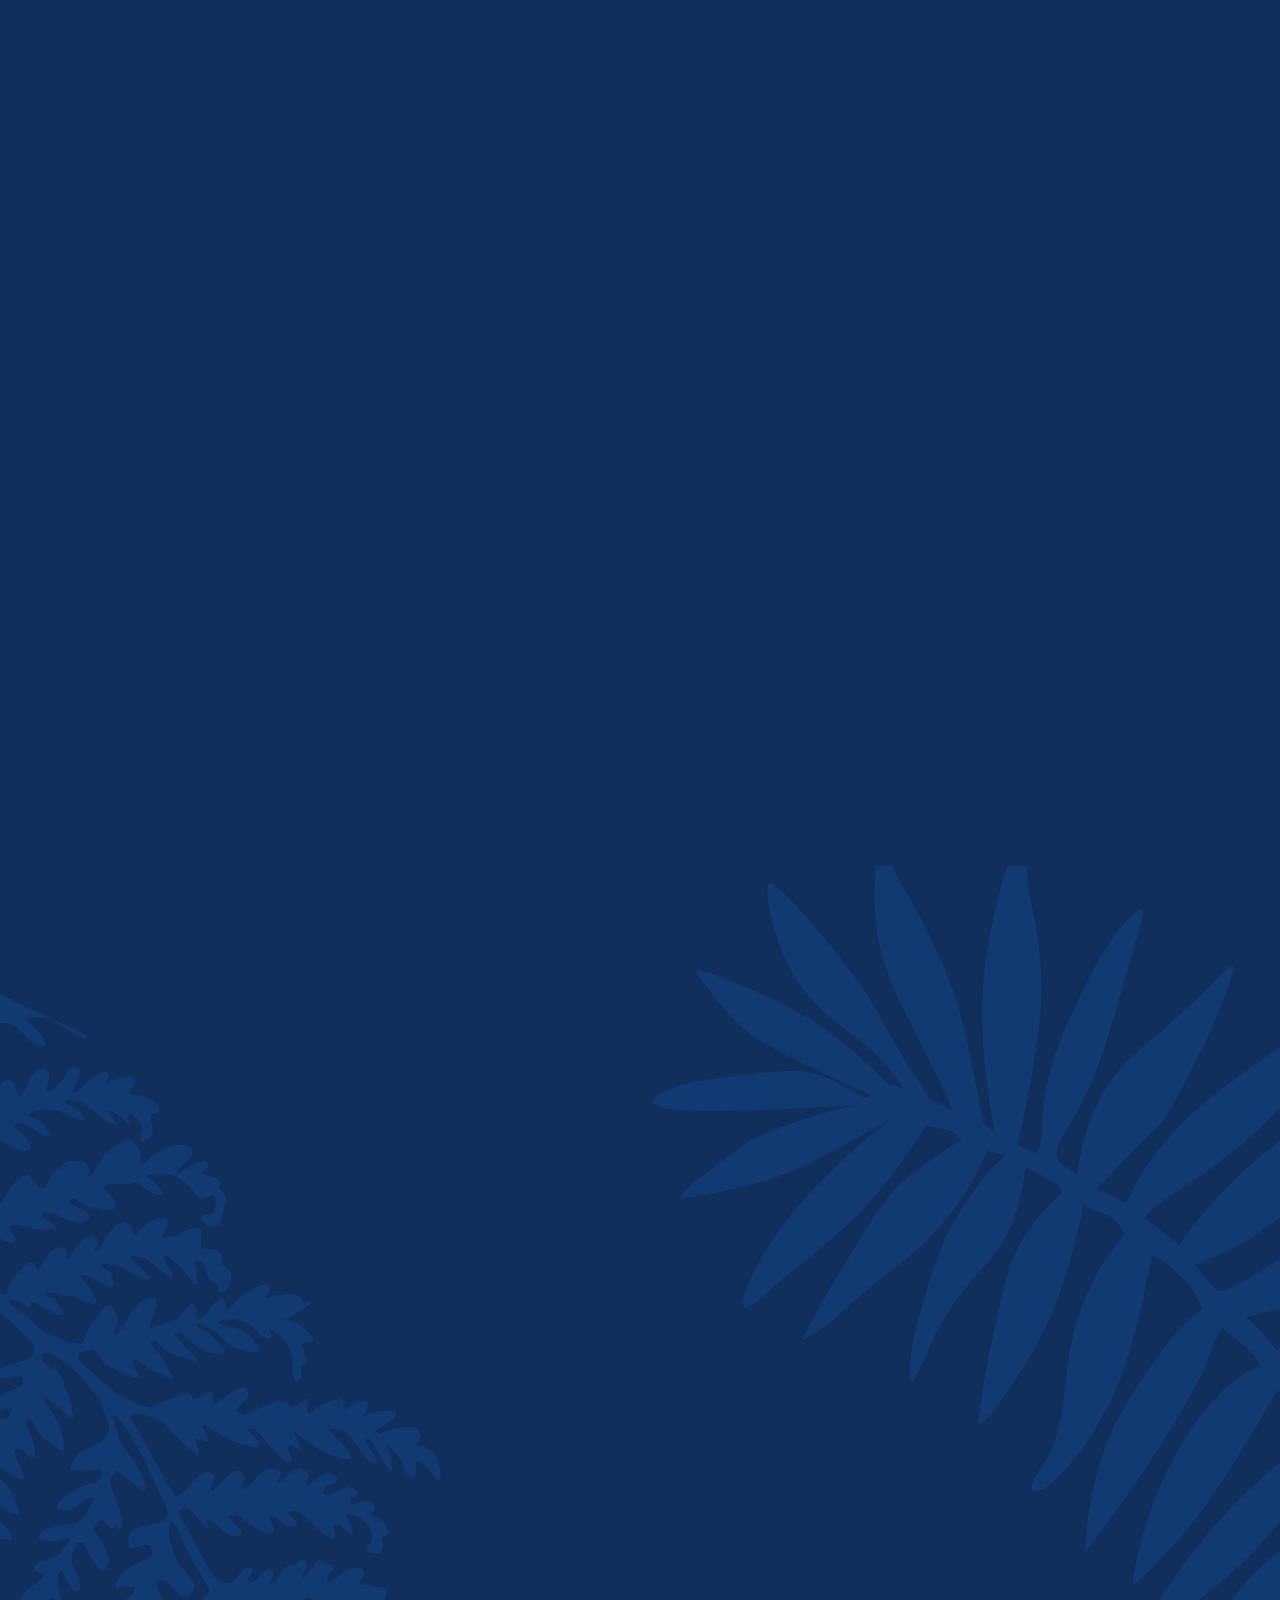
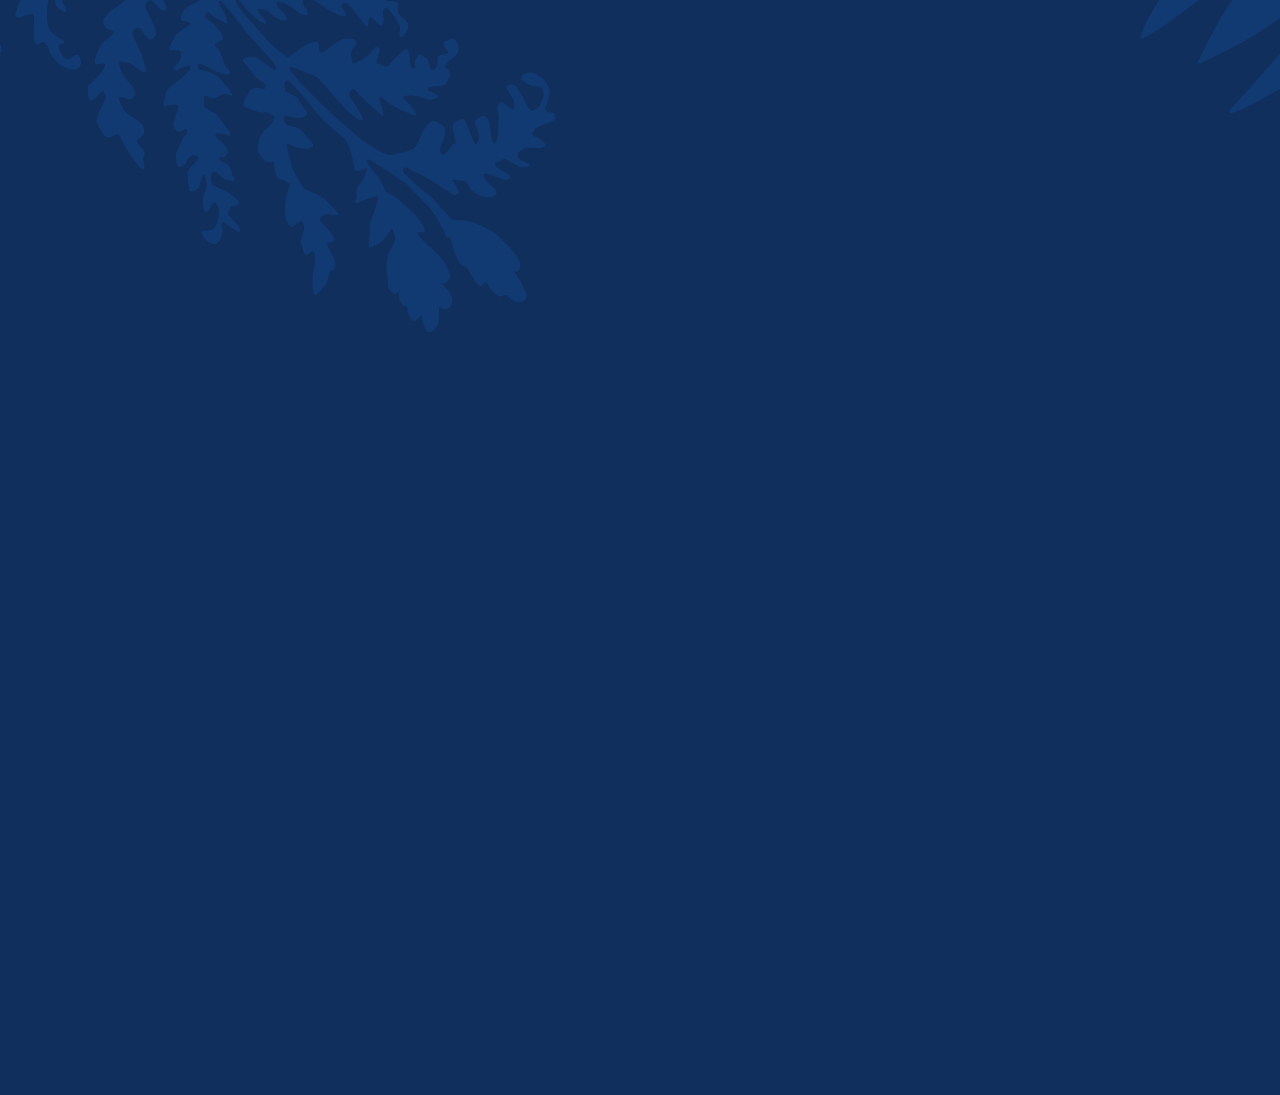
==== commit 2309d072: "last version" ====
--- a/about-developer.html
+++ b/about-developer.html
@@ -4,6 +4,8 @@
     <meta charset="UTF-8">
     <meta name="viewport" content="width=device-width, initial-scale=1, maximum-scale=1">
     <meta http-equiv="X-UA-Compatible" content="ie=edge">
+    <meta name="format-detection" content="telephone=no" />
+
     <link rel="icon" type="image/png" sizes="32x32" href="assets/img/favicon.png">
     <link rel="stylesheet" href="style.css">
     <title>ЖК Anapolis Residence - официальный сайт </title>
@@ -14,7 +16,7 @@
         <a href="#" class="header__logo">
             <img src="assets/img/logo.svg" alt="logo">
         </a>
-        <div class="open-menu onle-home">
+        <div class="open-menu">
             <img src="assets/img/open-menu.svg" alt="icon">
             <span></span>
             <span></span>
@@ -118,6 +120,18 @@
                         <a href="#" class="request-call__back">Заказать обратный звонок</a>
                     </div>
                 </div>
+                <a href="https://www.anapolisdom.ru/pano/?" target="_blank" class="aeroporama__block">
+                    <span>Аэропонорама</span>
+                    <svg xmlns="http://www.w3.org/2000/svg" width="65" height="34" viewBox="0 0 65 34" fill="none">
+                        <path d="M53.0866 0.181609C52.3938 0.428207 51.5366 1.22671 51.2195 1.93128C50.6911 3.04684 50.9025 4.54992 51.7127 5.48934C53.2393 7.27423 56.1515 6.89847 57.2083 4.78477C57.6076 3.99801 57.6311 2.7885 57.2671 1.98999C56.5625 0.416464 54.7071 -0.382043 53.0866 0.181609ZM55.0712 1.95477C55.4939 2.16614 55.764 2.57713 55.8344 3.14078C56.0106 4.43249 54.4723 5.39539 53.4037 4.66734C52.2412 3.89232 52.4173 2.26008 53.6973 1.81385C54.1905 1.64945 54.5427 1.68468 55.0712 1.95477Z" fill="#ffffff"/>
+                        <path d="M17.3524 2.17842C16.5656 2.35456 15.3444 2.87125 14.7807 3.2705L14.452 3.50535L14.8512 4.65615C15.0743 5.29025 15.2857 5.84216 15.3327 5.88913C15.3796 5.93611 15.7084 5.79519 16.0607 5.57208C16.9884 4.98494 17.7399 4.76183 18.7615 4.76183C20.2176 4.75009 20.934 5.34897 20.934 6.55847C20.934 7.39221 20.5699 7.93237 19.7362 8.34337C19.2665 8.56648 18.9377 8.6252 17.7399 8.66043L16.2956 8.7074V10.0461V11.3847H17.6225C18.4445 11.3847 19.1725 11.4552 19.5131 11.5491C20.8518 11.9601 21.5093 12.7821 21.5093 14.0269C21.4976 15.4125 20.6404 16.2697 19.0551 16.4928C17.9748 16.6338 16.2956 16.2228 15.2387 15.5534L14.769 15.2599L14.6398 15.5769C14.5694 15.7648 14.3932 16.2815 14.2288 16.7394C14.0762 17.1974 13.9235 17.6554 13.8883 17.7493C13.7944 17.9842 14.9217 18.5713 16.1194 18.9236C16.8944 19.1467 17.3289 19.1937 18.6441 19.1819C20.0415 19.1819 20.3351 19.135 21.0866 18.8766C23.353 18.0664 24.586 16.5398 24.7269 14.3791C24.8091 13.0052 24.4803 11.9719 23.67 11.0912C23.353 10.7389 22.895 10.3396 22.6601 10.1987C22.4253 10.0578 22.2139 9.92864 22.1904 9.90516C22.1669 9.89341 22.4488 9.61159 22.8011 9.27105C23.1768 8.91877 23.5996 8.36686 23.7757 7.99109C24.0575 7.41569 24.1045 7.19258 24.1045 6.27665C24.1045 5.36071 24.0575 5.12586 23.764 4.49175C23.3999 3.69324 22.7189 2.97693 21.9673 2.58942C20.8048 2.00228 18.9377 1.83788 17.3524 2.17842Z" fill="#ffffff"/>
+                        <path d="M33.9586 2.17798C28.9679 3.01172 25.8913 7.16866 26.1966 12.676C26.2788 13.9795 26.3727 14.4374 26.772 15.4943C27.6879 17.8428 29.7312 19.252 32.2206 19.252C34.7688 19.252 36.8825 17.6432 37.6575 15.095C37.9863 14.0264 37.9981 12.2885 37.681 11.2786C36.9295 8.87136 34.851 7.47397 32.2676 7.66185C31.5043 7.70882 31.0463 7.83799 29.9895 8.27248C29.602 8.43687 30.3418 7.23911 31.0698 6.51106C32.1737 5.40724 33.6885 4.80836 35.4147 4.80836H36.3776V3.39923V1.9901L35.6495 2.00184C35.2385 2.01359 34.487 2.08404 33.9586 2.17798ZM33.2422 9.98692C34.6866 10.4331 35.5321 12.4177 35.0389 14.1439C34.6866 15.3416 33.4536 16.3163 32.3028 16.3163C30.5297 16.3163 29.1088 14.3787 29.4728 12.4412C29.8368 10.4566 31.4339 9.41152 33.2422 9.98692Z" fill="#ffffff"/>
+                        <path d="M43.188 2.15411C41.8963 2.52987 40.6516 3.53975 39.9353 4.80797C38.5262 7.28569 38.2091 11.6423 39.219 14.7893C40.0645 17.4432 41.7319 19.0402 43.8574 19.2163C46.8165 19.4512 49.0359 17.6076 49.8931 14.2022C50.4216 12.065 50.4098 8.82399 49.8579 6.74552C49.306 4.62008 48.0026 2.91739 46.5112 2.33025C45.6775 2.01319 43.9865 1.91925 43.188 2.15411ZM45.6305 5.01934C46.7461 5.81785 47.4154 9.1293 47.0749 12.2529C46.7578 15.1064 45.8889 16.5507 44.4797 16.5507C42.8005 16.5507 41.7789 14.3313 41.7789 10.6793C41.7789 7.84934 42.4717 5.60648 43.5638 4.91365C44.0805 4.5966 45.1021 4.64357 45.6305 5.01934Z" fill="#ffffff"/>
+                        <path d="M11.1304 15.4232C5.04762 16.8206 1.23122 18.676 0.256571 20.7192C-0.999904 23.3614 2.39375 25.8978 9.66252 27.7649C12.105 28.3872 14.935 28.9157 17.8824 29.2914C19.867 29.538 23.9182 29.9373 24.5171 29.9373C24.7285 29.9373 24.752 30.0547 24.7754 31.8983L24.8107 33.8594L26.9831 32.051C28.1808 31.0529 29.59 29.8786 30.1301 29.4324C30.6703 28.9861 31.0931 28.5751 31.0696 28.5047C31.0461 28.446 29.6252 27.2365 27.9225 25.8156L24.8107 23.2439L24.7754 24.8879C24.752 26.4967 24.7402 26.5319 24.4819 26.5319C24.0004 26.5319 20.1371 26.1796 18.54 25.9917C16.0975 25.7099 12.9975 25.1697 11.0012 24.6648C2.21761 22.4572 2.13541 19.2866 10.7781 17.0672C11.647 16.8441 12.3986 16.621 12.4338 16.574C12.5043 16.4918 13.0092 15.1649 13.0092 15.071C13.0092 15.0005 12.974 15.0122 11.1304 15.4232Z" fill="#ffffff"/>
+                        <path d="M51.1974 15.8105C51.0565 16.1745 50.9626 16.4916 50.9743 16.5033C50.986 16.515 51.6436 16.656 52.4304 16.8321C55.1547 17.431 57.926 18.5113 58.9594 19.3685C60.0397 20.2727 60.0397 21.4 58.9594 22.2925C56.6695 24.1713 50.0584 25.7214 41.3687 26.4142C39.9596 26.5199 34.6166 26.7665 33.4776 26.7665H32.9727V28.4692V30.1719H33.7242C36.519 30.1719 42.5313 29.7609 45.8897 29.3381C59.6052 27.6237 66.7096 23.7134 63.2572 19.7795C62.3648 18.7697 59.9223 17.4662 57.3154 16.609C55.9767 16.1745 52.0077 15.1411 51.6554 15.1411C51.5027 15.1411 51.3736 15.3408 51.1974 15.8105Z" fill="#ffffff"/>
+                    </svg>
+                </a>
+
                 <div class="head-fix__link">
                     <a href="#" target="_blank">Написать в WhatsApp </a>
                     <a href="#">Ипотека от 5.2%</a>
